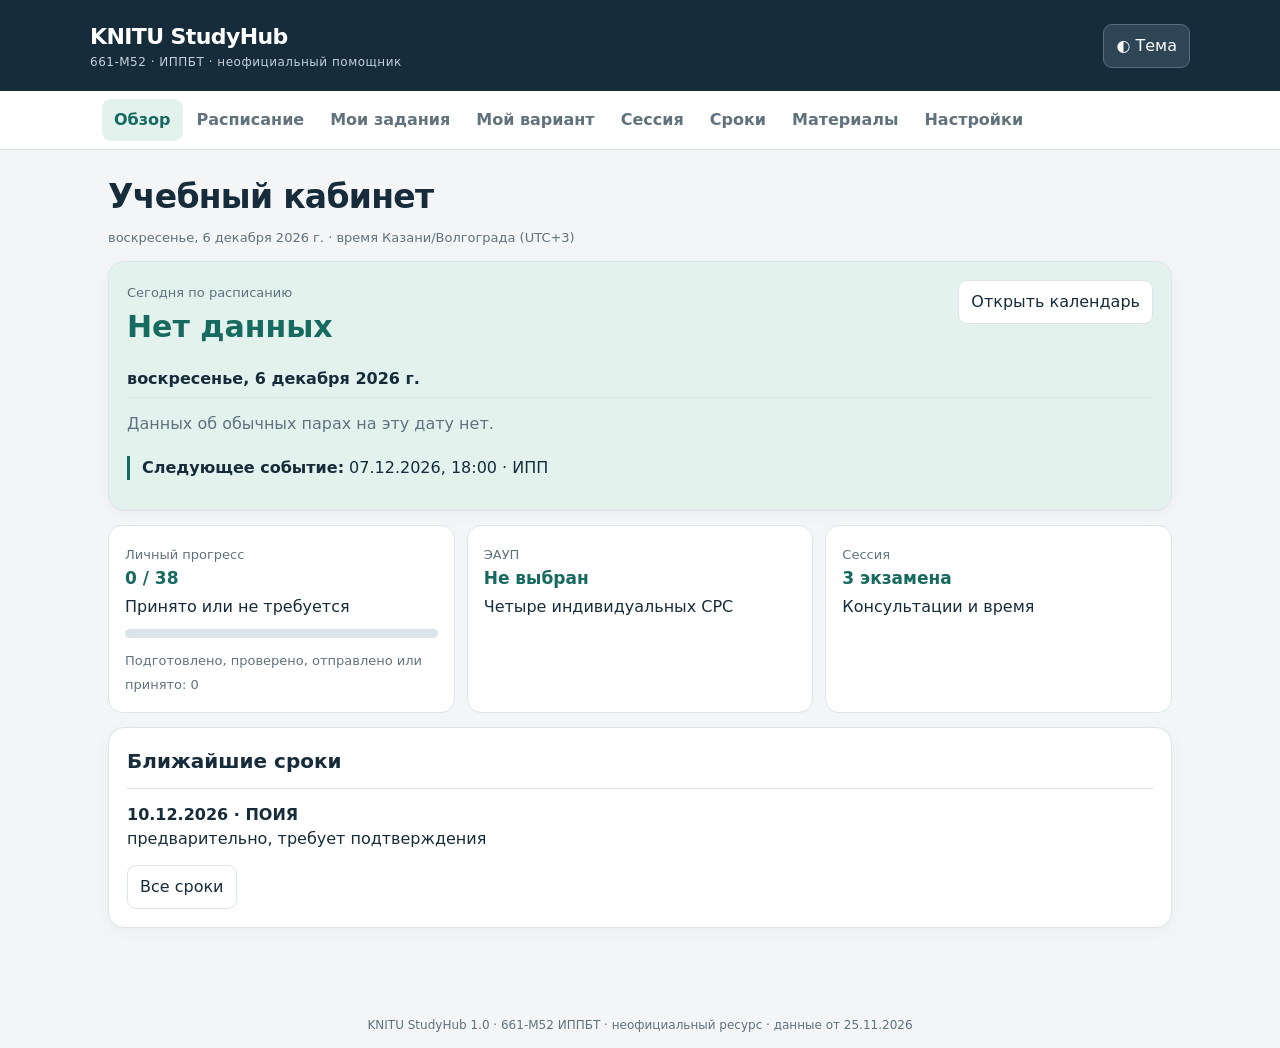
==== index.html @ f5913c84 "Initial release - KNITU StudyHub 1.0" ====
<!doctype html>
<html lang="ru"><head><meta charset="utf-8"><meta name="viewport" content="width=device-width, initial-scale=1"><meta name="theme-color" content="#172c3b"><title>KNITU StudyHub · 661-М52</title><link rel="manifest" href="manifest.webmanifest"><link rel="icon" href="icon-192.png"><style>
:root{color-scheme:light dark;--bg:#f3f5f6;--panel:#fff;--text:#172c3b;--muted:#60727d;--line:#dce4e9;--accent:#176a60;--soft:#e4f2ee;--warn:#8b5800;--shadow:0 4px 16px #192b3b09} @media(prefers-color-scheme:dark){:root{--bg:#111a21;--panel:#1c2933;--text:#eef4f7;--muted:#a6b8c3;--line:#344550;--accent:#76d1be;--soft:#23403c;--warn:#f2c17b;--shadow:none}} html[data-theme=light]{color-scheme:light;--bg:#f3f5f6;--panel:#fff;--text:#172c3b;--muted:#60727d;--line:#dce4e9;--accent:#176a60;--soft:#e4f2ee;--warn:#8b5800}html[data-theme=dark]{color-scheme:dark;--bg:#111a21;--panel:#1c2933;--text:#eef4f7;--muted:#a6b8c3;--line:#344550;--accent:#76d1be;--soft:#23403c;--warn:#f2c17b}
*{box-sizing:border-box}body{margin:0;background:var(--bg);color:var(--text);font-family:system-ui,-apple-system,"Segoe UI",sans-serif;line-height:1.5}header{background:#172c3b;color:#fff;padding:20px 24px}header .wrap{display:flex;justify-content:space-between;align-items:center;gap:12px} .wrap{max-width:1100px;margin:auto} .brand{font-size:22px;font-weight:750;letter-spacing:-.6px}.brand small{display:block;font-size:12px;letter-spacing:.5px;font-weight:500;color:#c2d1d9} header button{background:#2e4556;color:white;border:1px solid #567080} nav{position:sticky;top:0;z-index:2;background:var(--panel);border-bottom:1px solid var(--line)}nav .wrap{display:flex;gap:2px;overflow-x:auto;padding:8px 12px}nav button{white-space:nowrap;border:0;background:transparent;color:var(--muted);font-weight:600}nav button.active{background:var(--soft);color:var(--accent)}main{max-width:1100px;margin:0 auto;padding:22px 18px 60px}h1{font-size:clamp(24px,4vw,33px);letter-spacing:-.7px;margin:0 0 6px}h2{font-size:20px;margin:0 0 12px}h3{font-size:16px;margin:0}p{margin:6px 0 12px}small,.muted{color:var(--muted);font-size:13px}.panel{background:var(--panel);border:1px solid var(--line);border-radius:16px;padding:18px;margin:14px 0;box-shadow:var(--shadow)}.hero{background:var(--soft);border:1px solid var(--line)}.cols{display:grid;grid-template-columns:repeat(auto-fit,minmax(min(260px,100%),1fr));gap:12px}.tile{border:1px solid var(--line);background:var(--panel);border-radius:14px;padding:16px;text-align:left;cursor:pointer}.tile strong{display:block;font-size:17px;margin-bottom:3px}.kpi{font-size:30px;font-weight:750;color:var(--accent)}button,select,input{font:inherit;max-width:100%}button,select,input[type=date],input[type=search]{border:1px solid var(--line);border-radius:9px;background:var(--panel);color:var(--text);padding:9px 12px}button{cursor:pointer}button:hover,.tile:hover{border-color:var(--accent)}button:focus-visible,select:focus-visible,input:focus-visible,a:focus-visible{outline:3px solid var(--accent);outline-offset:3px}button.primary{background:var(--accent);color:var(--panel);font-weight:700;border:0}a{color:var(--accent);overflow-wrap:anywhere} .controls{display:flex;align-items:center;gap:8px;flex-wrap:wrap;margin:12px 0}.row{display:flex;justify-content:space-between;gap:10px;align-items:start}.tag{display:inline-block;background:var(--soft);color:var(--accent);font-size:12px;font-weight:650;padding:3px 8px;border-radius:5px;white-space:normal}.warning{color:var(--warn);font-size:13px}.entry{border-top:1px solid var(--line);padding:14px 0}.entry:last-child{padding-bottom:0}.entry:first-child{border-top:0}.entry .time{font-weight:750;font-variant-numeric:tabular-nums;font-size:17px}.lesson{display:grid;grid-template-columns:135px 1fr;gap:14px}.task{display:grid;grid-template-columns:1fr auto;gap:12px}.task select{max-width:180px;align-self:start}.task details{font-size:13px;color:var(--muted)}.task summary{cursor:pointer}.bar{height:9px;border-radius:9px;background:var(--line);overflow:hidden;margin:10px 0}.bar span{display:block;height:100%;background:var(--accent)}.dayhead{font-weight:750;margin-top:18px;border-bottom:1px solid var(--line);padding:0 0 6px}.empty{padding:14px 0;color:var(--muted)}.footer{padding:14px 18px;text-align:center;font-size:12px;color:var(--muted)}.source{font-size:12px;color:var(--muted)}.notice{border-left:3px solid var(--accent);padding-left:12px}.visually-hidden{position:absolute;width:1px;height:1px;overflow:hidden;clip:rect(0,0,0,0)}@media(max-width:600px){header{padding:16px}main{padding:16px 12px 40px}.panel{padding:14px}.lesson{grid-template-columns:1fr;gap:3px}.task{grid-template-columns:1fr;gap:5px}.task select{max-width:100%;width:100%}.brand{font-size:19px}nav button{padding:8px 10px}.row{flex-wrap:wrap}.controls select{flex:1;min-width:130px}}
</style></head><body><header><div class="wrap"><div class="brand">KNITU StudyHub<small>661-М52 · ИППБТ · неофициальный помощник</small></div><button id="theme" aria-label="Изменить тему">◐ Тема</button></div></header><nav aria-label="Разделы"><div class="wrap" id="nav"></div></nav><main id="main" aria-live="polite"></main><div class="footer" id="foot"></div>
<script id="seed" type="application/json">{"version":"1.0","updated":"2026-11-25","schedule":{"group":"661-М52 ИППБТ","start":"2026-11-23","end":"2027-01-24","created":"2026-11-24T14:27:14.1373311+03:00","coverage":[{"Kind":"week","Date":"2026-11-23","Through":"2026-11-28","Status":"online","Count":8,"Source":"https://www.kstu.ru/www_Ggrid.jsp?d=2026-11-23&g=47638&f=297&idk=55951","Note":"Mon-Sat verified; Sunday not provided by page."},{"Kind":"week","Date":"2026-11-30","Through":"2026-12-05","Status":"online","Count":8,"Source":"https://www.kstu.ru/www_Ggrid.jsp?d=2026-11-30&g=47638&f=297&idk=55951","Note":"Mon-Sat verified; Sunday not provided by page."},{"Kind":"week","Date":"2026-12-07","Through":"2026-12-12","Status":"online","Count":8,"Source":"https://www.kstu.ru/www_Ggrid.jsp?d=2026-12-07&g=47638&f=297&idk=55951","Note":"Mon-Sat verified; Sunday not provided by page."},{"Kind":"week","Date":"2026-12-14","Through":"2026-12-19","Status":"online","Count":6,"Source":"https://www.kstu.ru/www_Ggrid.jsp?d=2026-12-14&g=47638&f=297&idk=55951","Note":"Mon-Sat verified; Sunday not provided by page."},{"Kind":"week","Date":"2026-12-21","Through":"2026-12-26","Status":"online","Count":8,"Source":"https://www.kstu.ru/www_Ggrid.jsp?d=2026-12-21&g=47638&f=297&idk=55951","Note":"Mon-Sat verified; Sunday not provided by page."},{"Kind":"week","Date":"2026-12-28","Through":"2027-01-02","Status":"online","Count":5,"Source":"https://www.kstu.ru/www_Ggrid.jsp?d=2026-12-28&g=47638&f=297&idk=55951","Note":"Mon-Sat verified; Sunday not provided by page."},{"Kind":"week","Date":"2027-01-04","Through":"2027-01-09","Status":"online","Count":0,"Source":"https://www.kstu.ru/www_Ggrid.jsp?d=2027-01-04&g=47638&f=297&idk=55951","Note":"Mon-Sat verified; Sunday not provided by page."},{"Kind":"week","Date":"2027-01-11","Through":"2027-01-16","Status":"online","Count":0,"Source":"https://www.kstu.ru/www_Ggrid.jsp?d=2027-01-11&g=47638&f=297&idk=55951","Note":"Mon-Sat verified; Sunday not provided by page."},{"Kind":"week","Date":"2027-01-18","Through":"2027-01-23","Status":"online","Count":0,"Source":"https://www.kstu.ru/www_Ggrid.jsp?d=2027-01-18&g=47638&f=297&idk=55951","Note":"Mon-Sat verified; Sunday not provided by page."},{"Kind":"exams","Date":"2027-01-11","Through":"2027-01-24","Status":"online","Count":6,"Source":"https://www.kstu.ru/www_GEgrid.jsp?d=2027-01-11&f=297&g=47638&idk=55952","Note":"Exam table parsed."}],"entries":[{"Date":"2026-11-23","Start":"18:00","End":"19:30","Pair":7,"Subject":"Инженерная педагогика и психология","Type":"ПЗ","Teacher":"Шагеева Ф.Т.","Room":"Г-312","Period":"1 сен - 31 дек","Subgroup":"","Details":"Г-312 Инженерная педагогика и психология (ПЗ) 1 сен - 31 дек Шагеева Ф.Т.","Source":"https://www.kstu.ru/www_Ggrid.jsp?d=2026-11-23&g=47638&f=297&idk=55951","Category":"lesson"},{"Date":"2026-11-23","Start":"19:40","End":"21:10","Pair":8,"Subject":"Инженерная педагогика и психология","Type":"ПЗ","Teacher":"Шагеева Ф.Т.","Room":"Г-312","Period":"1 сен - 31 дек","Subgroup":"","Details":"Г-312 Инженерная педагогика и психология (ПЗ) 1 сен - 31 дек Шагеева Ф.Т.","Source":"https://www.kstu.ru/www_Ggrid.jsp?d=2026-11-23&g=47638&f=297&idk=55951","Category":"lesson"},{"Date":"2026-11-24","Start":"19:40","End":"21:10","Pair":8,"Subject":"Производства, основанные на применении дрожжей, бактерий и микромицетов","Type":"ЛР","Teacher":"Лаврова К.З.","Room":"В-203","Period":"1 сен - 31 дек","Subgroup":"","Details":"В-203 Производства, основанные на применении дрожжей, бактерий и микромицетов (ЛР) 1 сен - 31 дек Лаврова К.З.","Source":"https://www.kstu.ru/www_Ggrid.jsp?d=2026-11-23&g=47638&f=297&idk=55951","Category":"lesson"},{"Date":"2026-11-25","Start":"16:20","End":"17:50","Pair":6,"Subject":"Технология и химия бродильных производств","Type":"ЛР","Teacher":"Докучаева И.С.","Room":"В-203","Period":"1 сен - 31 дек","Subgroup":"","Details":"В-203 Технология и химия бродильных производств (ЛР) 1 сен - 31 дек Докучаева И.С.","Source":"https://www.kstu.ru/www_Ggrid.jsp?d=2026-11-23&g=47638&f=297&idk=55951","Category":"lesson"},{"Date":"2026-11-25","Start":"18:00","End":"19:30","Pair":7,"Subject":"Технология и химия бродильных производств","Type":"ЛР","Teacher":"Докучаева И.С.","Room":"В-203","Period":"1 сен - 31 дек","Subgroup":"","Details":"В-203 Технология и химия бродильных производств (ЛР) 1 сен - 31 дек Докучаева И.С.","Source":"https://www.kstu.ru/www_Ggrid.jsp?d=2026-11-23&g=47638&f=297&idk=55951","Category":"lesson"},{"Date":"2026-11-25","Start":"19:40","End":"21:10","Pair":8,"Subject":"Технология и химия бродильных производств","Type":"ЛР","Teacher":"Докучаева И.С.","Room":"В-203","Period":"1 сен - 31 дек","Subgroup":"","Details":"В-203 Технология и химия бродильных производств (ЛР) 1 сен - 31 дек Докучаева И.С.","Source":"https://www.kstu.ru/www_Ggrid.jsp?d=2026-11-23&g=47638&f=297&idk=55951","Category":"lesson"},{"Date":"2026-11-26","Start":"16:20","End":"17:50","Pair":6,"Subject":"Профессионально-ориентированный иностранный язык","Type":"ПЗ","Teacher":"Волкова Е.В.","Room":"Г-517","Period":"1 сен - 31 дек","Subgroup":"*0.5 гр","Details":"Г-517 Профессионально-ориентированный иностранный язык (ПЗ) 1 сен - 31 дек Волкова Е.В. *0.5 гр","Source":"https://www.kstu.ru/www_Ggrid.jsp?d=2026-11-23&g=47638&f=297&idk=55951","Category":"lesson"},{"Date":"2026-11-26","Start":"18:00","End":"19:30","Pair":7,"Subject":"Профессионально-ориентированный иностранный язык","Type":"ПЗ","Teacher":"Волкова Е.В.","Room":"Г-517","Period":"1 сен - 31 дек","Subgroup":"*0.5 гр","Details":"Г-517 Профессионально-ориентированный иностранный язык (ПЗ) 1 сен - 31 дек Волкова Е.В. *0.5 гр","Source":"https://www.kstu.ru/www_Ggrid.jsp?d=2026-11-23&g=47638&f=297&idk=55951","Category":"lesson"},{"Date":"2026-11-30","Start":"16:20","End":"17:50","Pair":6,"Subject":"Производства, основанные на применении дрожжей, бактерий и микромицетов","Type":"ЛЕКЦ","Teacher":"Докучаева И.С.","Room":"В-207","Period":"1 сен - 31 дек","Subgroup":"","Details":"В-207 Производства, основанные на применении дрожжей, бактерий и микромицетов (ЛЕКЦ) 1 сен - 31 дек Докучаева И.С.","Source":"https://www.kstu.ru/www_Ggrid.jsp?d=2026-11-30&g=47638&f=297&idk=55951","Category":"lesson"},{"Date":"2026-11-30","Start":"18:00","End":"19:30","Pair":7,"Subject":"Технология и химия бродильных производств","Type":"ЛЕКЦ","Teacher":"Докучаева И.С.","Room":"В-207","Period":"1 сен - 31 дек","Subgroup":"","Details":"В-207 Технология и химия бродильных производств (ЛЕКЦ) 1 сен - 31 дек Докучаева И.С.","Source":"https://www.kstu.ru/www_Ggrid.jsp?d=2026-11-30&g=47638&f=297&idk=55951","Category":"lesson"},{"Date":"2026-12-01","Start":"19:40","End":"21:10","Pair":8,"Subject":"Производства, основанные на применении дрожжей, бактерий и микромицетов","Type":"ЛР","Teacher":"Лаврова К.З.","Room":"В-203","Period":"1 сен - 31 дек","Subgroup":"","Details":"В-203 Производства, основанные на применении дрожжей, бактерий и микромицетов (ЛР) 1 сен - 31 дек Лаврова К.З.","Source":"https://www.kstu.ru/www_Ggrid.jsp?d=2026-11-30&g=47638&f=297&idk=55951","Category":"lesson"},{"Date":"2026-12-03","Start":"16:20","End":"17:50","Pair":6,"Subject":"Профессионально-ориентированный иностранный язык","Type":"ПЗ","Teacher":"Волкова Е.В.","Room":"Г-517","Period":"1 сен - 31 дек","Subgroup":"*0.5 гр","Details":"Г-517 Профессионально-ориентированный иностранный язык (ПЗ) 1 сен - 31 дек Волкова Е.В. *0.5 гр","Source":"https://www.kstu.ru/www_Ggrid.jsp?d=2026-11-30&g=47638&f=297&idk=55951","Category":"lesson"},{"Date":"2026-12-03","Start":"18:00","End":"19:30","Pair":7,"Subject":"Профессионально-ориентированный иностранный язык","Type":"ПЗ","Teacher":"Волкова Е.В.","Room":"Г-517","Period":"1 сен - 31 дек","Subgroup":"*0.5 гр","Details":"Г-517 Профессионально-ориентированный иностранный язык (ПЗ) 1 сен - 31 дек Волкова Е.В. *0.5 гр","Source":"https://www.kstu.ru/www_Ggrid.jsp?d=2026-11-30&g=47638&f=297&idk=55951","Category":"lesson"},{"Date":"2026-12-04","Start":"16:20","End":"17:50","Pair":6,"Subject":"Технологии комплексной переработки растительного сырья","Type":"ЛЕКЦ","Teacher":"Ямашев Т.А.","Room":"К-404","Period":"1 сен - 31 дек","Subgroup":"","Details":"К-404 Технологии комплексной переработки растительного сырья (ЛЕКЦ) 1 сен - 31 дек Ямашев Т.А.","Source":"https://www.kstu.ru/www_Ggrid.jsp?d=2026-11-30&g=47638&f=297&idk=55951","Category":"lesson"},{"Date":"2026-12-05","Start":"13:00","End":"14:30","Pair":4,"Subject":"Экономический анализ и управление производством","Type":"ПЗ","Teacher":"Райская М.В.","Room":"В-318","Period":"1 сен - 6 дек","Subgroup":"","Details":"В-318 Экономический анализ и управление производством (ПЗ) 1 сен - 6 дек Райская М.В.","Source":"https://www.kstu.ru/www_Ggrid.jsp?d=2026-11-30&g=47638&f=297&idk=55951","Category":"lesson"},{"Date":"2026-12-05","Start":"14:40","End":"16:10","Pair":5,"Subject":"Экономический анализ и управление производством","Type":"ПЗ","Teacher":"Райская М.В.","Room":"В-318","Period":"1 сен - 6 дек","Subgroup":"","Details":"В-318 Экономический анализ и управление производством (ПЗ) 1 сен - 6 дек Райская М.В.","Source":"https://www.kstu.ru/www_Ggrid.jsp?d=2026-11-30&g=47638&f=297&idk=55951","Category":"lesson"},{"Date":"2026-12-07","Start":"18:00","End":"19:30","Pair":7,"Subject":"Инженерная педагогика и психология","Type":"ПЗ","Teacher":"Шагеева Ф.Т.","Room":"Г-312","Period":"1 сен - 31 дек","Subgroup":"","Details":"Г-312 Инженерная педагогика и психология (ПЗ) 1 сен - 31 дек Шагеева Ф.Т.","Source":"https://www.kstu.ru/www_Ggrid.jsp?d=2026-12-07&g=47638&f=297&idk=55951","Category":"lesson"},{"Date":"2026-12-07","Start":"19:40","End":"21:10","Pair":8,"Subject":"Инженерная педагогика и психология","Type":"ПЗ","Teacher":"Шагеева Ф.Т.","Room":"Г-312","Period":"1 сен - 31 дек","Subgroup":"","Details":"Г-312 Инженерная педагогика и психология (ПЗ) 1 сен - 31 дек Шагеева Ф.Т.","Source":"https://www.kstu.ru/www_Ggrid.jsp?d=2026-12-07&g=47638&f=297&idk=55951","Category":"lesson"},{"Date":"2026-12-08","Start":"19:40","End":"21:10","Pair":8,"Subject":"Производства, основанные на применении дрожжей, бактерий и микромицетов","Type":"ЛР","Teacher":"Лаврова К.З.","Room":"В-203","Period":"1 сен - 31 дек","Subgroup":"","Details":"В-203 Производства, основанные на применении дрожжей, бактерий и микромицетов (ЛР) 1 сен - 31 дек Лаврова К.З.","Source":"https://www.kstu.ru/www_Ggrid.jsp?d=2026-12-07&g=47638&f=297&idk=55951","Category":"lesson"},{"Date":"2026-12-09","Start":"16:20","End":"17:50","Pair":6,"Subject":"Технология и химия бродильных производств","Type":"ЛР","Teacher":"Докучаева И.С.","Room":"В-203","Period":"1 сен - 31 дек","Subgroup":"","Details":"В-203 Технология и химия бродильных производств (ЛР) 1 сен - 31 дек Докучаева И.С.","Source":"https://www.kstu.ru/www_Ggrid.jsp?d=2026-12-07&g=47638&f=297&idk=55951","Category":"lesson"},{"Date":"2026-12-09","Start":"18:00","End":"19:30","Pair":7,"Subject":"Технология и химия бродильных производств","Type":"ЛР","Teacher":"Докучаева И.С.","Room":"В-203","Period":"1 сен - 31 дек","Subgroup":"","Details":"В-203 Технология и химия бродильных производств (ЛР) 1 сен - 31 дек Докучаева И.С.","Source":"https://www.kstu.ru/www_Ggrid.jsp?d=2026-12-07&g=47638&f=297&idk=55951","Category":"lesson"},{"Date":"2026-12-09","Start":"19:40","End":"21:10","Pair":8,"Subject":"Технология и химия бродильных производств","Type":"ЛР","Teacher":"Докучаева И.С.","Room":"В-203","Period":"1 сен - 31 дек","Subgroup":"","Details":"В-203 Технология и химия бродильных производств (ЛР) 1 сен - 31 дек Докучаева И.С.","Source":"https://www.kstu.ru/www_Ggrid.jsp?d=2026-12-07&g=47638&f=297&idk=55951","Category":"lesson"},{"Date":"2026-12-10","Start":"16:20","End":"17:50","Pair":6,"Subject":"Профессионально-ориентированный иностранный язык","Type":"ПЗ","Teacher":"Волкова Е.В.","Room":"Г-517","Period":"1 сен - 31 дек","Subgroup":"*0.5 гр","Details":"Г-517 Профессионально-ориентированный иностранный язык (ПЗ) 1 сен - 31 дек Волкова Е.В. *0.5 гр","Source":"https://www.kstu.ru/www_Ggrid.jsp?d=2026-12-07&g=47638&f=297&idk=55951","Category":"lesson"},{"Date":"2026-12-10","Start":"18:00","End":"19:30","Pair":7,"Subject":"Профессионально-ориентированный иностранный язык","Type":"ПЗ","Teacher":"Волкова Е.В.","Room":"Г-517","Period":"1 сен - 31 дек","Subgroup":"*0.5 гр","Details":"Г-517 Профессионально-ориентированный иностранный язык (ПЗ) 1 сен - 31 дек Волкова Е.В. *0.5 гр","Source":"https://www.kstu.ru/www_Ggrid.jsp?d=2026-12-07&g=47638&f=297&idk=55951","Category":"lesson"},{"Date":"2026-12-14","Start":"16:20","End":"17:50","Pair":6,"Subject":"Производства, основанные на применении дрожжей, бактерий и микромицетов","Type":"ЛЕКЦ","Teacher":"Докучаева И.С.","Room":"В-207","Period":"1 сен - 31 дек","Subgroup":"","Details":"В-207 Производства, основанные на применении дрожжей, бактерий и микромицетов (ЛЕКЦ) 1 сен - 31 дек Докучаева И.С.","Source":"https://www.kstu.ru/www_Ggrid.jsp?d=2026-12-14&g=47638&f=297&idk=55951","Category":"lesson"},{"Date":"2026-12-14","Start":"18:00","End":"19:30","Pair":7,"Subject":"Технология и химия бродильных производств","Type":"ЛЕКЦ","Teacher":"Докучаева И.С.","Room":"В-207","Period":"1 сен - 31 дек","Subgroup":"","Details":"В-207 Технология и химия бродильных производств (ЛЕКЦ) 1 сен - 31 дек Докучаева И.С.","Source":"https://www.kstu.ru/www_Ggrid.jsp?d=2026-12-14&g=47638&f=297&idk=55951","Category":"lesson"},{"Date":"2026-12-15","Start":"19:40","End":"21:10","Pair":8,"Subject":"Производства, основанные на применении дрожжей, бактерий и микромицетов","Type":"ЛР","Teacher":"Лаврова К.З.","Room":"В-203","Period":"1 сен - 31 дек","Subgroup":"","Details":"В-203 Производства, основанные на применении дрожжей, бактерий и микромицетов (ЛР) 1 сен - 31 дек Лаврова К.З.","Source":"https://www.kstu.ru/www_Ggrid.jsp?d=2026-12-14&g=47638&f=297&idk=55951","Category":"lesson"},{"Date":"2026-12-17","Start":"16:20","End":"17:50","Pair":6,"Subject":"Профессионально-ориентированный иностранный язык","Type":"ПЗ","Teacher":"Волкова Е.В.","Room":"Г-517","Period":"1 сен - 31 дек","Subgroup":"*0.5 гр","Details":"Г-517 Профессионально-ориентированный иностранный язык (ПЗ) 1 сен - 31 дек Волкова Е.В. *0.5 гр","Source":"https://www.kstu.ru/www_Ggrid.jsp?d=2026-12-14&g=47638&f=297&idk=55951","Category":"lesson"},{"Date":"2026-12-17","Start":"18:00","End":"19:30","Pair":7,"Subject":"Профессионально-ориентированный иностранный язык","Type":"ПЗ","Teacher":"Волкова Е.В.","Room":"Г-517","Period":"1 сен - 31 дек","Subgroup":"*0.5 гр","Details":"Г-517 Профессионально-ориентированный иностранный язык (ПЗ) 1 сен - 31 дек Волкова Е.В. *0.5 гр","Source":"https://www.kstu.ru/www_Ggrid.jsp?d=2026-12-14&g=47638&f=297&idk=55951","Category":"lesson"},{"Date":"2026-12-18","Start":"16:20","End":"17:50","Pair":6,"Subject":"Технологии комплексной переработки растительного сырья","Type":"ЛЕКЦ","Teacher":"Ямашев Т.А.","Room":"К-404","Period":"1 сен - 31 дек","Subgroup":"","Details":"К-404 Технологии комплексной переработки растительного сырья (ЛЕКЦ) 1 сен - 31 дек Ямашев Т.А.","Source":"https://www.kstu.ru/www_Ggrid.jsp?d=2026-12-14&g=47638&f=297&idk=55951","Category":"lesson"},{"Date":"2026-12-21","Start":"18:00","End":"19:30","Pair":7,"Subject":"Инженерная педагогика и психология","Type":"ПЗ","Teacher":"Шагеева Ф.Т.","Room":"Г-312","Period":"1 сен - 31 дек","Subgroup":"","Details":"Г-312 Инженерная педагогика и психология (ПЗ) 1 сен - 31 дек Шагеева Ф.Т.","Source":"https://www.kstu.ru/www_Ggrid.jsp?d=2026-12-21&g=47638&f=297&idk=55951","Category":"lesson"},{"Date":"2026-12-21","Start":"19:40","End":"21:10","Pair":8,"Subject":"Инженерная педагогика и психология","Type":"ПЗ","Teacher":"Шагеева Ф.Т.","Room":"Г-312","Period":"1 сен - 31 дек","Subgroup":"","Details":"Г-312 Инженерная педагогика и психология (ПЗ) 1 сен - 31 дек Шагеева Ф.Т.","Source":"https://www.kstu.ru/www_Ggrid.jsp?d=2026-12-21&g=47638&f=297&idk=55951","Category":"lesson"},{"Date":"2026-12-22","Start":"19:40","End":"21:10","Pair":8,"Subject":"Производства, основанные на применении дрожжей, бактерий и микромицетов","Type":"ЛР","Teacher":"Лаврова К.З.","Room":"В-203","Period":"1 сен - 31 дек","Subgroup":"","Details":"В-203 Производства, основанные на применении дрожжей, бактерий и микромицетов (ЛР) 1 сен - 31 дек Лаврова К.З.","Source":"https://www.kstu.ru/www_Ggrid.jsp?d=2026-12-21&g=47638&f=297&idk=55951","Category":"lesson"},{"Date":"2026-12-23","Start":"16:20","End":"17:50","Pair":6,"Subject":"Технология и химия бродильных производств","Type":"ЛР","Teacher":"Докучаева И.С.","Room":"В-203","Period":"1 сен - 31 дек","Subgroup":"","Details":"В-203 Технология и химия бродильных производств (ЛР) 1 сен - 31 дек Докучаева И.С.","Source":"https://www.kstu.ru/www_Ggrid.jsp?d=2026-12-21&g=47638&f=297&idk=55951","Category":"lesson"},{"Date":"2026-12-23","Start":"18:00","End":"19:30","Pair":7,"Subject":"Технология и химия бродильных производств","Type":"ЛР","Teacher":"Докучаева И.С.","Room":"В-203","Period":"1 сен - 31 дек","Subgroup":"","Details":"В-203 Технология и химия бродильных производств (ЛР) 1 сен - 31 дек Докучаева И.С.","Source":"https://www.kstu.ru/www_Ggrid.jsp?d=2026-12-21&g=47638&f=297&idk=55951","Category":"lesson"},{"Date":"2026-12-23","Start":"19:40","End":"21:10","Pair":8,"Subject":"Технология и химия бродильных производств","Type":"ЛР","Teacher":"Докучаева И.С.","Room":"В-203","Period":"1 сен - 31 дек","Subgroup":"","Details":"В-203 Технология и химия бродильных производств (ЛР) 1 сен - 31 дек Докучаева И.С.","Source":"https://www.kstu.ru/www_Ggrid.jsp?d=2026-12-21&g=47638&f=297&idk=55951","Category":"lesson"},{"Date":"2026-12-24","Start":"16:20","End":"17:50","Pair":6,"Subject":"Профессионально-ориентированный иностранный язык","Type":"ПЗ","Teacher":"Волкова Е.В.","Room":"Г-517","Period":"1 сен - 31 дек","Subgroup":"*0.5 гр","Details":"Г-517 Профессионально-ориентированный иностранный язык (ПЗ) 1 сен - 31 дек Волкова Е.В. *0.5 гр","Source":"https://www.kstu.ru/www_Ggrid.jsp?d=2026-12-21&g=47638&f=297&idk=55951","Category":"lesson"},{"Date":"2026-12-24","Start":"18:00","End":"19:30","Pair":7,"Subject":"Профессионально-ориентированный иностранный язык","Type":"ПЗ","Teacher":"Волкова Е.В.","Room":"Г-517","Period":"1 сен - 31 дек","Subgroup":"*0.5 гр","Details":"Г-517 Профессионально-ориентированный иностранный язык (ПЗ) 1 сен - 31 дек Волкова Е.В. *0.5 гр","Source":"https://www.kstu.ru/www_Ggrid.jsp?d=2026-12-21&g=47638&f=297&idk=55951","Category":"lesson"},{"Date":"2026-12-28","Start":"16:20","End":"17:50","Pair":6,"Subject":"Производства, основанные на применении дрожжей, бактерий и микромицетов","Type":"ЛЕКЦ","Teacher":"Докучаева И.С.","Room":"В-207","Period":"1 сен - 31 дек","Subgroup":"","Details":"В-207 Производства, основанные на применении дрожжей, бактерий и микромицетов (ЛЕКЦ) 1 сен - 31 дек Докучаева И.С.","Source":"https://www.kstu.ru/www_Ggrid.jsp?d=2026-12-28&g=47638&f=297&idk=55951","Category":"lesson"},{"Date":"2026-12-28","Start":"18:00","End":"19:30","Pair":7,"Subject":"Технология и химия бродильных производств","Type":"ЛЕКЦ","Teacher":"Докучаева И.С.","Room":"В-207","Period":"1 сен - 31 дек","Subgroup":"","Details":"В-207 Технология и химия бродильных производств (ЛЕКЦ) 1 сен - 31 дек Докучаева И.С.","Source":"https://www.kstu.ru/www_Ggrid.jsp?d=2026-12-28&g=47638&f=297&idk=55951","Category":"lesson"},{"Date":"2026-12-29","Start":"19:40","End":"21:10","Pair":8,"Subject":"Производства, основанные на применении дрожжей, бактерий и микромицетов","Type":"ЛР","Teacher":"Лаврова К.З.","Room":"В-203","Period":"1 сен - 31 дек","Subgroup":"","Details":"В-203 Производства, основанные на применении дрожжей, бактерий и микромицетов (ЛР) 1 сен - 31 дек Лаврова К.З.","Source":"https://www.kstu.ru/www_Ggrid.jsp?d=2026-12-28&g=47638&f=297&idk=55951","Category":"lesson"},{"Date":"2026-12-31","Start":"16:20","End":"17:50","Pair":6,"Subject":"Профессионально-ориентированный иностранный язык","Type":"ПЗ","Teacher":"Волкова Е.В.","Room":"Г-517","Period":"1 сен - 31 дек","Subgroup":"*0.5 гр","Details":"Г-517 Профессионально-ориентированный иностранный язык (ПЗ) 1 сен - 31 дек Волкова Е.В. *0.5 гр","Source":"https://www.kstu.ru/www_Ggrid.jsp?d=2026-12-28&g=47638&f=297&idk=55951","Category":"lesson"},{"Date":"2026-12-31","Start":"18:00","End":"19:30","Pair":7,"Subject":"Профессионально-ориентированный иностранный язык","Type":"ПЗ","Teacher":"Волкова Е.В.","Room":"Г-517","Period":"1 сен - 31 дек","Subgroup":"*0.5 гр","Details":"Г-517 Профессионально-ориентированный иностранный язык (ПЗ) 1 сен - 31 дек Волкова Е.В. *0.5 гр","Source":"https://www.kstu.ru/www_Ggrid.jsp?d=2026-12-28&g=47638&f=297&idk=55951","Category":"lesson"},{"Date":"2027-01-11","Start":"18:00","End":"19:00","Pair":"","Subject":"Методы идентификации продуктов питания и выявление фальсификации пищевых продуктов","Type":"Консультация","Teacher":"Старовойтова Оксана Валерьевна","Room":"К-423 (КСП Здание учебно-научного производственного комбината студенческого питания литер А)","Period":"","Subgroup":"","Details":"11.01.2027 ПОНЕДЕЛЬНИК | 18:00-19:00 | Методы идентификации продуктов питания и выявление фальсификации пищевых продуктов | Консультация | Старовойтова Оксана Валерьевна | К-423 (КСП Здание учебно-научного производственного комбината студенческого питания литер А)","Source":"https://www.kstu.ru/www_GEgrid.jsp?d=2027-01-11&f=297&g=47638&idk=55952","Category":"exam"},{"Date":"2027-01-12","Start":"17:00","End":"19:00","Pair":"","Subject":"Методы идентификации продуктов питания и выявление фальсификации пищевых продуктов","Type":"Экзамен","Teacher":"Старовойтова Оксана Валерьевна","Room":"К-423 (КСП Здание учебно-научного производственного комбината студенческого питания литер А)","Period":"","Subgroup":"","Details":"12.01.2027 ВТОРНИК | 17:00-19:00 | Методы идентификации продуктов питания и выявление фальсификации пищевых продуктов | Экзамен | Старовойтова Оксана Валерьевна | К-423 (КСП Здание учебно-научного производственного комбината студенческого питания литер А)","Source":"https://www.kstu.ru/www_GEgrid.jsp?d=2027-01-11&f=297&g=47638&idk=55952","Category":"exam"},{"Date":"2027-01-14","Start":"18:00","End":"19:00","Pair":"","Subject":"Технологии комплексной переработки растительного сырья","Type":"Консультация","Teacher":"Ямашев Тимур Анварович","Room":"К-423 (КСП Здание учебно-научного производственного комбината студенческого питания литер А)","Period":"","Subgroup":"","Details":"14.01.2027 ЧЕТВЕРГ | 18:00-19:00 | Технологии комплексной переработки растительного сырья | Консультация | Ямашев Тимур Анварович | К-423 (КСП Здание учебно-научного производственного комбината студенческого питания литер А)","Source":"https://www.kstu.ru/www_GEgrid.jsp?d=2027-01-11&f=297&g=47638&idk=55952","Category":"exam"},{"Date":"2027-01-15","Start":"17:00","End":"19:00","Pair":"","Subject":"Технологии комплексной переработки растительного сырья","Type":"Экзамен","Teacher":"Ямашев Тимур Анварович","Room":"К-423 (КСП Здание учебно-научного производственного комбината студенческого питания литер А)","Period":"","Subgroup":"","Details":"15.01.2027 ПЯТНИЦА | 17:00-19:00 | Технологии комплексной переработки растительного сырья | Экзамен | Ямашев Тимур Анварович | К-423 (КСП Здание учебно-научного производственного комбината студенческого питания литер А)","Source":"https://www.kstu.ru/www_GEgrid.jsp?d=2027-01-11&f=297&g=47638&idk=55952","Category":"exam"},{"Date":"2027-01-18","Start":"18:00","End":"19:00","Pair":"","Subject":"Технология и химия бродильных производств","Type":"Консультация","Teacher":"Докучаева Ирина Сергеевна","Room":"К-423 (КСП Здание учебно-научного производственного комбината студенческого питания литер А)","Period":"","Subgroup":"","Details":"18.01.2027 ПОНЕДЕЛЬНИК | 18:00-19:00 | Технология и химия бродильных производств | Консультация | Докучаева Ирина Сергеевна | К-423 (КСП Здание учебно-научного производственного комбината студенческого питания литер А)","Source":"https://www.kstu.ru/www_GEgrid.jsp?d=2027-01-11&f=297&g=47638&idk=55952","Category":"exam"},{"Date":"2027-01-19","Start":"17:00","End":"19:00","Pair":"","Subject":"Технология и химия бродильных производств","Type":"Экзамен","Teacher":"Докучаева Ирина Сергеевна","Room":"К-423 (КСП Здание учебно-научного производственного комбината студенческого питания литер А)","Period":"","Subgroup":"","Details":"19.01.2027 ВТОРНИК | 17:00-19:00 | Технология и химия бродильных производств | Экзамен | Докучаева Ирина Сергеевна | К-423 (КСП Здание учебно-научного производственного комбината студенческого питания литер А)","Source":"https://www.kstu.ru/www_GEgrid.jsp?d=2027-01-11&f=297&g=47638&idk=55952","Category":"exam"}]},"subjects":{"ИПП":"Инженерная педагогика и психология","ПОПДБМ":"Производства, основанные на применении дрожжей, бактерий и микромицетов","ТХБП":"Технология и химия бродильных производств","ПОИЯ":"Профессионально-ориентированный иностранный язык","ЭАУП":"Экономический анализ и управление производством","ТКПРС":"Технологии комплексной переработки растительного сырья","МИПП":"Методы идентификации продуктов питания и выявление фальсификации пищевых продуктов"},"tasks":[{"id":"P01","subject":"ПОПДБМ","title":"Спиртовое брожение","description":"Мини-конспект в тетради.","deadline":"2026-12-01","deadlineNote":"2026-12-01 (До даты, по MAX)","source":"MAX 21.10 17:15; 20.11 06:47; VK 20.11 ID 112"},{"id":"P02","subject":"ПОПДБМ","title":"Молочнокислое брожение","description":"Мини-конспект в тетради.","deadline":"2026-12-01","deadlineNote":"2026-12-01 (До даты, по MAX)","source":"MAX 21.10 17:15; 20.11 06:47; VK 20.11 ID 112"},{"id":"P03","subject":"ПОПДБМ","title":"Пропионовокислое брожение","description":"Мини-конспект в тетради.","deadline":"2026-12-01","deadlineNote":"2026-12-01 (До даты, по MAX)","source":"MAX 21.10 17:15; 20.11 06:47; VK 20.11 ID 112"},{"id":"P04","subject":"ПОПДБМ","title":"Муравьинокислое брожение","description":"Мини-конспект в тетради.","deadline":"2026-12-01","deadlineNote":"2026-12-01 (До даты, по MAX)","source":"MAX 21.10 17:15; 20.11 06:47; VK 20.11 ID 112"},{"id":"P05","subject":"ПОПДБМ","title":"Маслянокислое брожение","description":"Мини-конспект в тетради.","deadline":"2026-12-01","deadlineNote":"2026-12-01 (До даты, по MAX)","source":"MAX 21.10 17:15; 20.11 06:47; VK 20.11 ID 112"},{"id":"P06","subject":"ПОПДБМ","title":"Ацетонобутиловое брожение","description":"Мини-конспект в тетради.","deadline":"2026-12-01","deadlineNote":"2026-12-01 (До даты, по MAX)","source":"MAX 21.10 17:15; 20.11 06:47; VK 20.11 ID 112"},{"id":"P07","subject":"ПОПДБМ","title":"Гомоацетатное брожение","description":"Мини-конспект в тетради.","deadline":"2026-12-01","deadlineNote":"2026-12-01 (До даты, по MAX)","source":"MAX 21.10 17:15; 20.11 06:47; VK 20.11 ID 112"},{"id":"P08","subject":"ПОПДБМ","title":"Две презентации по типам брожения","description":"Две презентации по двум выбранным видам брожения.","deadline":"2026-12-01","deadlineNote":"2026-12-01 (До даты, по MAX)","source":"MAX 21.10 17:15; 20.11 06:47; VK ID 112"},{"id":"P09","subject":"ПОПДБМ","title":"Презентация по домашнему эксперименту","description":"Самостоятельно провести брожение дома (например, квас, йогурт), подготовить презентацию с реальными фотографиями.","deadline":"2026-12-01","deadlineNote":"2026-12-01 (До даты, по MAX)","source":"MAX 20.11 06:47; VK ID 112"},{"id":"I01","subject":"ИПП","title":"Задание №1 - поисковый метод","description":"Пример применения поискового метода; 0,5-1 страница. Применимость домашних заданий зависит от посещения практики.","deadline":"","deadlineNote":"не указан (Не установлен)","source":"files/задание_1_методы активного обучения.docx"},{"id":"I02","subject":"ИПП","title":"Задание №2 - личный план развития","description":"Четыре сферы жизни, одна из двух форм; преподавателю показать план. Применимость домашних заданий зависит от посещения практики.","deadline":"","deadlineNote":"не указан (Не установлен)","source":"files/Задания_2_личностный план развития.docx"},{"id":"I03","subject":"ИПП","title":"Диагностика качеств личности","description":"Протокол, обработка, профиль и анализ (часть задания №2). Применимость домашних заданий зависит от посещения практики.","deadline":"","deadlineNote":"не указан (Не установлен)","source":"files/Задания_2_личностный план развития.docx"},{"id":"I04","subject":"ИПП","title":"Задание №3 - программа повышения квалификации","description":"По шаблону; исходно группа 2-3 человека. Применимость домашних заданий зависит от посещения практики.","deadline":"","deadlineNote":"не указан (Не установлен)","source":"MAX 27.10 10:15-10:16; шаблон ПК"},{"id":"I05","subject":"ИПП","title":"Собственное занятие","description":"Любая тема, интерактив (опрос, викторина, самопроверка).","deadline":"","deadlineNote":"не указан (Не установлен)","source":"MAX 14.09 18:08; VK ID 45"},{"id":"I06","subject":"ИПП","title":"Задания №4 и №5","description":"Всего пять заданий. Формулировки №4-5 не установлены; уточнить при необходимости. По MAX задания соответствующей посещённой практики дома выполнять не нужно.","deadline":"","deadlineNote":"не указан (Не установлен)","source":"MAX 14.09 18:08; VK ID 45"},{"id":"E01","subject":"ЭАУП","title":"СРС №1","description":"3-5 страниц, методика анализа с формулами. Отдельный PDF; выбрать вариант по последней цифре зачётки/студенческого (0 → 10). Четыре PDF отправить вместе, без ZIP. В письме ФИО, группа, вариант.","deadline":"2026-12-01","deadlineNote":"До 01.12.2026 для должников, по фото письма 15.09; уточнить при изменениях.","source":"Фото MAX 15.09 11:19; СРС-ЭАУП-маг-техн-2026.pdf"},{"id":"E02","subject":"ЭАУП","title":"СРС №2","description":"2-3 страницы, раскрыть содержание вопроса. Отдельный PDF; выбрать вариант по последней цифре зачётки/студенческого (0 → 10). Четыре PDF отправить вместе, без ZIP. В письме ФИО, группа, вариант.","deadline":"2026-12-01","deadlineNote":"До 01.12.2026 для должников, по фото письма 15.09; уточнить при изменениях.","source":"Фото MAX 15.09 11:19; СРС-ЭАУП-маг-техн-2026.pdf"},{"id":"E03","subject":"ЭАУП","title":"СРС №3","description":"Реферат 10-15 страниц, ссылки на литературу. Отдельный PDF; выбрать вариант по последней цифре зачётки/студенческого (0 → 10). Четыре PDF отправить вместе, без ZIP. В письме ФИО, группа, вариант.","deadline":"2026-12-01","deadlineNote":"До 01.12.2026 для должников, по фото письма 15.09; уточнить при изменениях.","source":"Фото MAX 15.09 11:19; СРС-ЭАУП-маг-техн-2026.pdf"},{"id":"E04","subject":"ЭАУП","title":"СРС №4","description":"Реферат 10-15 страниц, ссылки на литературу. Отдельный PDF; выбрать вариант по последней цифре зачётки/студенческого (0 → 10). Четыре PDF отправить вместе, без ZIP. В письме ФИО, группа, вариант.","deadline":"2026-12-01","deadlineNote":"До 01.12.2026 для должников, по фото письма 15.09; уточнить при изменениях.","source":"Фото MAX 15.09 11:19; СРС-ЭАУП-маг-техн-2026.pdf"},{"id":"E05","subject":"ЭАУП","title":"Эссе о значении дисциплины для магистранта","description":"Для чего магистранту по направлению 19.04.02 нужна дисциплина «Экономический анализ и управление производством»? Устное чтение на 3 минуты; от руки или печатно. Формулировка восстановлена по фото.","deadline":"","deadlineNote":"не указан (Исходно через 2 недели после 11.09; текущий срок неизвестен)","source":"MAX 11.09 19:42-19:43; photos/2026-09-11_19-42_0019.webp; фото письма 15.09"},{"id":"E06","subject":"ЭАУП","title":"Доклад","description":"5-7 минут; темы группы 24-32, без повторений; теория и современный пример российского предприятия.","deadline":"","deadlineNote":"не указан (Не установлен)","source":"MAX 09.10 18:16-18:28; photos/2026-10-09_18-25_0046.webp"},{"id":"L01","subject":"ПОИЯ","title":"Рассказ о себе и работе","description":"Устный рассказ по-английски.","deadline":"2026-12-10","deadlineNote":"10.12 - предварительный ориентир зачёта, не подтверждён официально.","source":"MAX 10.11 14:39; VK 19.10 ID 86-88"},{"id":"L02","subject":"ПОИЯ","title":"Реферат / статья о профессии","description":"Реферат / статья по своей профессии на английском языке, 15 000 символов. Титульный лист, устный пересказ; необходимость исходной иностранной статьи уточнить.","deadline":"2026-12-10","deadlineNote":"10.12 - предварительный ориентир зачёта, не подтверждён официально.","source":"MAX 10.11 14:39; VK ID 86-88"},{"id":"L03","subject":"ПОИЯ","title":"70 неизвестных слов и перевод","description":"Таблица терминов в конце работы.","deadline":"2026-12-10","deadlineNote":"10.12 - предварительный ориентир зачёта, не подтверждён официально.","source":"MAX 10.11 14:39; VK ID 86-88"},{"id":"L04","subject":"ПОИЯ","title":"Moodle: два итоговых теста","description":"Пройти лекции и два теста.","deadline":"2026-12-10","deadlineNote":"10.12 - предварительный ориентир зачёта, не подтверждён официально.","source":"MAX 10.11 14:51; VK ID 86"},{"id":"M01","subject":"МИПП","title":"Доклад / реферат","description":"27 тем в отдельном файле; выбрать самостоятельно. По MAX реферат для не посещавших занятия; уточнить применимость, формат и срок.","deadline":"2027-01-12","deadlineNote":"К консультации или экзамену, условно; уточнить.","source":"files/Темы доклада.docx; MAX 15.09 13:56"},{"id":"M02","subject":"МИПП","title":"40 экзаменационных вопросов","description":"Подготовить ответы по официальному списку и билетам.","deadline":"2027-01-12","deadlineNote":"Подготовка к экзамену; дата экзамена официальная, отдельный срок сдачи не установлен.","source":"files/вопросы к экзамену МИПП.docx; schedule.json"},{"id":"R01","subject":"ТКПРС","title":"Комплект лабораторных","description":"Переписать все лабораторные в тетрадь, сверить порядок и количество.","deadline":"2027-01-15","deadlineNote":"Подготовка к экзамену; дата экзамена официальная, отдельный срок сдачи не установлен.","source":"MAX 09.09 18:51, 19:58; 20.11 09:53"},{"id":"R02","subject":"ТКПРС","title":"Лекции Moodle","description":"Ответы на вопросы по лекциям.","deadline":"2027-01-15","deadlineNote":"Подготовка к экзамену; дата экзамена официальная, отдельный срок сдачи не установлен.","source":"MAX 09.09 18:51; schedule.json"},{"id":"F01","subject":"ТХБП","title":"Дрожжи после выпекания","description":"Ответить, есть ли дрожжи, восстанавливающие активность после выпечки.","deadline":"","deadlineNote":"не указан (Не установлен)","source":"VK 22.09 10:19 ID 51; файлы водоподготовки VK"},{"id":"F02","subject":"ТХБП","title":"Показатели питьевой воды","description":"Открыть ГОСТ «Вода питьевая» и выписать показатели качества.","deadline":"","deadlineNote":"не указан (Не установлен)","source":"VK 22.09 10:19 ID 51; файлы водоподготовки VK"},{"id":"F03","subject":"ТХБП","title":"Озонолиз / озонирование","description":"Прочитать про озонолиз / озонирование. Термин в сообщении неоднозначен, уточнить.","deadline":"","deadlineNote":"не указан (Не установлен)","source":"VK 22.09 10:19 ID 51; файлы водоподготовки VK"},{"id":"F04","subject":"ТХБП","title":"Материал о воде","description":"Прочитать интересный материал на указанном в чате сайте о воде и рассказать.","deadline":"","deadlineNote":"не указан (Не установлен)","source":"VK 22.09 10:19 ID 51; файлы водоподготовки VK"},{"id":"F05","subject":"ТХБП","title":"Конспект по водоподготовке","description":"По разосланному материалу, методы водоподготовки применительно к диссертации.","deadline":"","deadlineNote":"не указан (Не установлен)","source":"VK 22.09 10:19 ID 51; файлы водоподготовки VK"},{"id":"F06","subject":"ТХБП","title":"Выбор продукта магистерской работы","description":"Согласовать продукт магистерской работы с преподавателем / научным руководителем.","deadline":"","deadlineNote":"не указан (Не установлен)","source":"MAX 18.11 19:17"},{"id":"F07","subject":"ТХБП","title":"Химизмы процессов","description":"По книге.","deadline":"2027-01-19","deadlineNote":"Подготовка к экзамену; дата экзамена официальная, отдельный срок сдачи не установлен.","source":"MAX 18.11 19:17; schedule.json"},{"id":"F08","subject":"ТХБП","title":"Технология производства","description":"Технологические процессы.","deadline":"2027-01-19","deadlineNote":"Подготовка к экзамену; дата экзамена официальная, отдельный срок сдачи не установлен.","source":"MAX 18.11 19:17; schedule.json"},{"id":"F09","subject":"ТХБП","title":"Литературный обзор","description":"Химия и технология производства продукта магистерской работы; назван самым важным.","deadline":"2027-01-19","deadlineNote":"Подготовка к экзамену; дата экзамена официальная, отдельный срок сдачи не установлен.","source":"MAX 18.11 19:17; schedule.json"}],"variants":[["Методика анализа (с формулами) ликвидности и платежеспособности организации","Методика анализа (с формулами) финансового состояния организации","Методика анализа (с формулами) финансовых результатов организации","Методика анализа (с формулами) издержек производства","Методика анализа (с формулами) объемов производства и реализации продукции","Методика анализа (с формулами) рентабельности хозяйствующего субъекта","Методика анализа (с формулами) использования основных средств","Методика анализа (с формулами) использования материальных ресурсов","Методика анализа (с формулами) использования трудовых ресурсов","Методика анализа (с формулами) использования оборотных средств"],["Управление содержанием проекта","Управление временем проекта","Управление стоимостью проекта","Управление рисками проекта","Управление качеством проекта","Управление поставками проекта","Управление изменениями проекта","Управление командой проекта","Управление коммуникациями проекта","Управление знаниями проекта"],["Повышение конкурентоспособности продукции предприятия","Маркетинговые исследования продукции предприятия","Совершенствование организационной структуры предприятия","Управление мотивацией труда на предприятии","Формирование стратегии развития предприятия","Формирование организационной культуры предприятия","Управление бизнес-процессами на предприятии","Методы проведения стратегического анализа на предприятии","Социальная ответственность предприятия","Управление инновациями на предприятии"],["Методы и этапы формирования команд","Организация командной работы над проектом","Основные модели управления командой проекта","Технология создания команды проекта","Тимбилдинг","Методы и инструменты мониторинга командной работы","Распределение ролей в команде","Формирование командного духа","Качества эффективного руководителя проекта","Эффективность командной работы"]],"deadlines":[{"date":"2026-12-01","subject":"Производства, основанные на применении дрожжей, бактерий и микромицетов","status":"сообщение группы: до даты","task_ids":["P01","P02","P03","P04","P05","P06","P07","P08","P09"],"source":"MAX 21.10 17:15; 20.11 06:47"},{"date":"2026-12-01","subject":"Экономический анализ и управление производством","status":"письмо преподавателя: до даты, для должников","task_ids":["E01","E02","E03","E04"],"source":"MAX фото 15.09 11:19"},{"date":"2026-12-10","subject":"Профессионально-ориентированный иностранный язык","status":"предварительно, требует подтверждения","task_ids":["L01","L02","L03","L04"],"source":"VK 19.10 ID 86-88"}]}</script><script>
'use strict';
const seed=JSON.parse(document.getElementById('seed').textContent);let data=seed;
const NS='studyhub:661-M52:1';let storageOK=true;function read(key,fallback){try{return JSON.parse(localStorage.getItem(NS+':'+key))??fallback}catch(e){storageOK=false;return fallback}}function write(key,val){try{localStorage.setItem(NS+':'+key,JSON.stringify(val))}catch(e){storageOK=false}}
let progress=read('progress',{});if(!progress||typeof progress!=='object'||Array.isArray(progress))progress={};let digit=read('digit','');if(!/^[0-9]$/.test(String(digit)))digit='';let theme=read('theme','auto');let tab='home',filter='all',statusFilter='all',search='',mode='day';
const dayNow=()=>new Intl.DateTimeFormat('sv-SE',{timeZone:'Europe/Volgograd',year:'numeric',month:'2-digit',day:'2-digit'}).format(new Date());let selected=dayNow();
const subject=s=>Object.keys(data.subjects).find(k=>data.subjects[k]===s)||s;const fmt=d=>d.split('-').reverse().join('.');const longDate=d=>new Intl.DateTimeFormat('ru-RU',{weekday:'long',day:'numeric',month:'long',year:'numeric',timeZone:'UTC'}).format(new Date(d+'T12:00:00Z'));const addDays=(d,n)=>{let x=new Date(d+'T12:00:00Z');x.setUTCDate(x.getUTCDate()+n);return x.toISOString().slice(0,10)};const monday=d=>addDays(d,-((new Date(d+'T12:00:00Z').getUTCDay()+6)%7));
const esc=s=>String(s??'').replace(/[&<>"']/g,c=>({'&':'&amp;','<':'&lt;','>':'&gt;','"':'&quot;',"'":'&#39;'}[c]));const E=esc;const statuses=['Не начато','В работе','Подготовлено','Проверено','Отправлено','Принято','Требует доработки','Не требуется','Требует уточнения'];const get=t=>statuses.includes(progress[t.id])?progress[t.id]:'Не начато';const variant=()=>digit===''?null:(Number(digit)||10);const topic=t=>/^E0[1-4]$/.test(t.id)&&variant()?data.variants[Number(t.id[2])-1][variant()-1]:'';const entries=()=>data.schedule.entries.slice().sort((a,b)=>a.Date.localeCompare(b.Date)||a.Start.localeCompare(b.Start));const onDate=d=>entries().filter(x=>x.Date===d);const covered=d=>data.schedule.coverage.some(c=>c.Kind==='week'&&['online','fallback'].includes(c.Status)&&c.Date<=d&&d<=c.Through);const examCovered=d=>data.schedule.coverage.some(c=>c.Kind==='exams'&&['online','fallback'].includes(c.Status)&&c.Date<=d&&d<=c.Through);const checkedCount=()=>data.tasks.filter(t=>['Принято','Не требуется'].includes(get(t))).length;const readyCount=()=>data.tasks.filter(t=>['Подготовлено','Проверено','Отправлено','Принято'].includes(get(t))).length;
const tabs=[['home','Обзор'],['schedule','Расписание'],['tasks','Мои задания'],['variants','Мой вариант'],['exams','Сессия'],['deadlines','Сроки'],['materials','Материалы'],['settings','Настройки']];
function sourceLink(url,label='Официальное расписание'){return /^https:\/\/www\.kstu\.ru\//.test(url||'')?`<a href="${E(url)}" target="_blank" rel="noopener noreferrer">${E(label)}</a>`:''}
function lesson(x){return `<div class="entry lesson"><div><div class="time">${E(x.Start)}-${E(x.End)}</div><small>${x.Pair?E(x.Pair)+'-я пара':E(x.Type)}</small></div><div><h3>${E(x.Subject)}</h3><span class="tag">${E(({ЛЕКЦ:'Лекция',ПЗ:'Практика',ЛР:'Лабораторная'})[x.Type]||x.Type)}</span><p>${E(x.Teacher)} · ${E(x.Room)}</p>${x.Subgroup?`<div class="warning">${E(x.Subgroup)} - половина группы; уточните принадлежность к подгруппе.</div>`:''}<small>${sourceLink(x.Source,'Источник КНИТУ')}</small></div></div>`}
function day(d){const list=onDate(d);let missing=covered(d)?'Обычные пары не указаны в выгрузке.': 'Данных об обычных парах на эту дату нет.';if(examCovered(d)&&!list.some(x=>x.Category==='exam'))missing+=' Экзамены и консультации на эту дату не указаны.';return `<h3 class="dayhead">${E(longDate(d))}</h3>${list.length?list.map(lesson).join(''):`<div class="empty">${E(missing)}</div>`}`}
function dueLabel(t){return t.deadline?`${fmt(t.deadline)} · ${t.deadlineNote||'Уточнить срок'}`:t.deadlineNote||'Срок не установлен'}
function task(t){return `<div class="entry task"><div><h3>${E(t.title)}${topic(t)?' - '+E(topic(t)):''}</h3><small>${E(t.subject)} · ${E(dueLabel(t))}</small><p>${E(t.description)}</p>${/^E0[1-4]$/.test(t.id)&&!variant()?'<p class="warning">Выберите последнюю цифру зачётки в разделе «Мой вариант».</p>':''}<details><summary>Источник требования</summary>${E(t.source)}</details></div><label><span class="visually-hidden">Статус ${E(t.title)}</span><select data-task="${E(t.id)}">${statuses.map(s=>`<option ${s===get(t)?'selected':''}>${E(s)}</option>`).join('')}</select></label></div>`}
function header(title,desc){return `<h1>${E(title)}</h1><p class="muted">${E(desc)}</p>`}
function home(){const today=dayNow(),list=onDate(today),next=entries().find(x=>x.Date>today);let remain=data.deadlines.filter(d=>d.date>=today&&d.task_ids.some(id=>!['Принято','Не требуется'].includes(progress[id])));return header('Учебный кабинет',longDate(today)+' · время Казани/Волгограда (UTC+3)')+`<div class="panel hero"><div class="row"><div><small>Сегодня по расписанию</small><div class="kpi">${list.length?list.length+' событий':covered(today)?'Пар не указано':'Нет данных'}</div></div><button data-tab="schedule">Открыть календарь</button></div>${list.length?list.map(lesson).join(''):day(today)}${next?`<p class="notice"><strong>Следующее событие:</strong> ${E(fmt(next.Date))}, ${E(next.Start)} · ${E(subject(next.Subject))}</p>`:''}</div><div class="cols"><div class="tile" data-tab="tasks" tabindex="0" role="button"><small>Личный прогресс</small><strong class="kpi">${checkedCount()} / ${data.tasks.length}</strong>Принято или не требуется<div class="bar"><span style="width:${checkedCount()/data.tasks.length*100}%"></span></div><small>Подготовлено, проверено, отправлено или принято: ${readyCount()}</small></div><div class="tile" data-tab="variants" tabindex="0" role="button"><small>ЭАУП</small><strong class="kpi">${variant()?'Вариант '+variant():'Не выбран'}</strong>Четыре индивидуальных СРС</div><div class="tile" data-tab="exams" tabindex="0" role="button"><small>Сессия</small><strong class="kpi">${entries().filter(x=>x.Type==='Экзамен').length} экзамена</strong>Консультации и время</div></div><div class="panel"><h2>Ближайшие сроки</h2>${remain.length?remain.slice(0,3).map(d=>`<div class="entry"><strong>${E(fmt(d.date))} · ${E(subject(d.subject))}</strong><div>${E(d.status)}</div></div>`).join(''):'<p class="muted">Нет предстоящих сроков из сохранённого списка для незакрытых задач.</p>'}<button data-tab="deadlines">Все сроки</button></div>`}
function schedule(){let body='';if(mode==='day')body=day(selected);if(mode==='week'){let start=monday(selected);body=Array.from({length:7},(_,i)=>day(addDays(start,i))).join('')}if(mode==='all'){const ds=[...new Set(entries().map(x=>x.Date))];body=ds.map(day).join('')||'<p>Нет событий.</p>'}return header('Расписание','Группа 661-М52 ИППБТ · все пары показаны отдельно')+`<div class="panel"><div class="controls"><button data-shift="-1" aria-label="Назад">‹</button><input aria-label="Дата" id="date" type="date" value="${E(selected)}"><button data-shift="1" aria-label="Вперёд">›</button><button id="today">Сегодня</button><button id="tomorrow">Завтра</button><select id="mode" aria-label="Период">${[['day','День'],['week','Неделя'],['all','Все события']].map(([v,l])=>`<option value="${v}" ${mode===v?'selected':''}>${l}</option>`).join('')}</select></div><p class="muted">Выгрузка от ${E(fmt(data.schedule.created.slice(0,10)))}; охват ${E(fmt(data.schedule.start))} - ${E(fmt(data.schedule.end))}. Воскресенья не представлены в недельных страницах. Последующие изменения не проверены.</p>${body}</div>`}
function tasks(){const q=search.toLocaleLowerCase('ru');let arr=data.tasks.filter(t=>(filter==='all'||filter===t.subject)&&(statusFilter==='all'||(statusFilter==='open'?!['Принято','Не требуется'].includes(get(t)):statusFilter===get(t)))&&(!q||[t.title,t.description,t.subject,data.subjects[t.subject],topic(t)].join(' ').toLocaleLowerCase('ru').includes(q)));return header('Мои задания','Отметки личные: они не меняют общий список и не передаются другим студентам.')+`<div class="panel"><div class="row"><div><strong>Принято или не требуется: ${checkedCount()} из ${data.tasks.length}</strong><div class="bar"><span style="width:${checkedCount()/data.tasks.length*100}%"></span></div><small>Подготовка и отправка не означают принятие преподавателем.</small></div><button data-tab="variants">Мой вариант</button></div><div class="controls"><select aria-label="Дисциплина" id="subjectFilter"><option value="all">Все предметы</option>${Object.entries(data.subjects).map(([k,v])=>`<option value="${k}" ${filter===k?'selected':''}>${E(k)} - ${E(v)}</option>`).join('')}</select><select id="statusFilter" aria-label="Статус"><option value="all">Все статусы</option><option value="open" ${statusFilter==='open'?'selected':''}>Незакрытые</option>${statuses.map(s=>`<option ${statusFilter===s?'selected':''}>${E(s)}</option>`).join('')}</select><input type="search" id="search" placeholder="Поиск по заданиям" value="${E(search)}" aria-label="Поиск"></div><small>Найдено: ${arr.length}</small>${arr.map(task).join('')||'<p class="empty">Нет подходящих заданий.</p>'}</div>`}
function variants(){return header('Мой вариант ЭАУП','Нужна только последняя цифра номера зачётки или студенческого билета.')+`<div class="panel"><label for="digit"><strong>Последняя цифра</strong></label><div class="controls"><select id="digit"><option value="">Не выбрана</option>${Array.from({length:10},(_,i)=>`<option value="${i}" ${String(digit)===String(i)?'selected':''}>${i}</option>`).join('')}</select>${variant()?`<span class="tag">Вариант №${variant()}</span>`:''}</div><p>Цифры 1-9 соответствуют вариантам 1-9; цифра 0 соответствует варианту 10. Номер целиком вводить не нужно.</p>${variant()?data.tasks.filter(t=>/^E0[1-4]$/.test(t.id)).map(task).join(''):'<p class="muted">Выберите цифру, чтобы увидеть четыре темы.</p>'}<p class="source">Источник: СРС-ЭАУП-маг-техн-2026.pdf, 4 задания × 10 вариантов. </p></div>`}
function exams(){return header('Зачёты и экзамены','Сессия 11-24 января 2027 года · КНИТУ')+`<div class="panel"><h2>Экзаменационное расписание</h2>${entries().filter(x=>x.Category==='exam').map(x=>`<h3 class="dayhead">${E(longDate(x.Date))}</h3>${lesson(x)}`).join('')}</div><div class="panel"><h2>Зачёты</h2><p>По рабочему плану предусмотрены зачёты по ИПП, ПОПДБМ, ЭАУП и ПОИЯ. Точные даты в экзаменационной выгрузке не установлены.</p><p class="warning">10.12.2026 - предварительная дата зачёта по английскому (VK 19.10); не подтверждена официальным расписанием.</p></div>`}
function deadlines(){return header('Сроки сдачи','Различаем подтверждённые даты экзаменов, сообщения группы и предварительные ориентиры.')+`<div class="panel">${data.deadlines.map(d=>`<div class="entry"><div class="row"><strong>${E(fmt(d.date))} · ${E(subject(d.subject))}</strong><span class="tag">${d.date<dayNow()?'Дата прошла':'Предстоящий срок'}</span></div><p>${E(d.subject)}</p><p class="warning">${E(d.status)}</p><small>${E(d.source)}</small></div>`).join('')}<p class="notice">«До 1 декабря» - рекомендуется завершить сдачу к 30 ноября, если преподаватель не уточнил иное.</p></div><div class="panel"><h2>Официальные даты сессии</h2>${entries().filter(x=>x.Category==='exam').map(x=>`<div class="entry"><strong>${E(fmt(x.Date))} · ${E(x.Type)}</strong><div>${E(x.Subject)} · ${E(x.Start)}-${E(x.End)}</div></div>`).join('')}</div>`}
function materials(){return header('Учебные материалы','Каталог известных источников. Закрытые учебные вложения и переписка группы не опубликованы.')+`<div class="panel"><h2>Официальные ресурсы</h2><div class="entry"><a href="https://www.kstu.ru/www_Ggrid.jsp?f=297&g=47638" target="_blank" rel="noopener">Расписание группы КНИТУ</a></div><div class="entry"><a href="https://www.kstu.ru/www_GEgrid.jsp?f=297&g=47638&idk=55952&d=2027-01-11" target="_blank" rel="noopener">Расписание экзаменов</a></div><div class="entry"><a href="https://moodle.kstu.ru/" target="_blank" rel="noopener">Moodle КНИТУ</a></div></div><div class="panel"><h2>Что искать в учебных материалах</h2>${[['ИПП','Задание 1, задание 2, диагностика, шаблон программы повышения квалификации'],['МИПП','Темы доклада, вопросы к экзамену, билеты, лекция Л-1'],['ЭАУП','СРС-ЭАУП-маг-техн-2026.pdf'],['ТХБП','Водоподготовка, Вопросы по воде'],['Общие','Требования к оформлению реферата, рабочий учебный план, календарный график']].map(([a,b])=>`<div class="entry"><strong>${a}</strong><div>${E(b)}</div></div>`).join('')}<p class="muted">Перечень - ориентир, а не ссылка на непроверенные или закрытые файлы.</p></div>`}
function settings(){return header('Настройки','Прогресс хранится только в текущем браузере и не синхронизируется автоматически.')+`<div class="panel"><h2>Личные данные</h2><p>Полный номер зачётки, ФИО и пароли не запрашиваются. Сохраняется только последняя цифра и отметки заданий.</p><div class="controls"><button id="export">Скачать мои отметки</button><button id="import">Импорт отметок</button><input type="file" id="importFile" accept="application/json,.json" hidden><button id="reset">Сбросить личные отметки</button></div><div id="msg" role="status"></div></div><div class="panel"><h2>Обновление общей базы</h2><p>Версия ${E(data.version)} · требования актуализированы ${E(fmt(data.updated))}; расписание от ${E(fmt(data.schedule.created.slice(0,10)))}.</p><p>${location.protocol==='file:'?'Открыта автономная копия. Для обновления получите новую версию файла или откройте размещённый сайт.':'На опубликованном сайте данные загружаются из data.json. Для обновления перезагрузите страницу; при отсутствии сети используется сохранённая база.'}</p><button id="reload">Перезагрузить страницу</button><p class="muted">Сайт не связан с Moodle и не получает оценки или личные задолженности из КНИТУ. Статусы вводит сам студент. Сведения из чатов могут требовать уточнения.</p></div>`}
const pages={home,schedule,tasks,variants,exams,deadlines,materials,settings};function render(){document.getElementById('nav').innerHTML=tabs.map(([k,l])=>`<button data-tab="${k}" class="${tab===k?'active':''}" ${tab===k?'aria-current="page"':''}>${l}</button>`).join('');document.getElementById('main').innerHTML=(!storageOK?'<p class="warning">Браузер не разрешает сохранение отметок. Используйте экспорт или откройте сайт в обычном браузере.</p>':'')+pages[tab]();document.getElementById('foot').textContent='KNITU StudyHub 1.0 · 661-М52 ИППБТ · неофициальный ресурс · данные от '+fmt(data.updated);document.documentElement.dataset.theme=theme;}
function go(t){if(pages[t]){tab=t;render();window.scrollTo({top:0,behavior:'auto'})}}
function saveFile(obj){const url=URL.createObjectURL(new Blob([JSON.stringify(obj,null,2)],{type:'application/json'}));const a=document.createElement('a');a.href=url;a.download='studyhub-progress.json';a.click();setTimeout(()=>URL.revokeObjectURL(url),500)}
document.addEventListener('click',e=>{const el=e.target.closest('[data-tab],button');if(!el)return;if(el.dataset.tab)return go(el.dataset.tab);if(el.dataset.shift){selected=addDays(selected,Number(el.dataset.shift)*(mode==='week'?7:1));if(mode==='all')mode='day';render();return}switch(el.id){case'theme':theme=theme==='dark'?'light':theme==='light'?'auto':'dark';write('theme',theme);render();break;case'today':selected=dayNow();mode='day';render();break;case'tomorrow':selected=addDays(dayNow(),1);mode='day';render();break;case'export':saveFile({group:'661-М52',version:1,digit,progress});break;case'import':document.getElementById('importFile').click();break;case'reset':if(confirm('Удалить все личные отметки и выбранную цифру?')){progress={};digit='';write('progress',progress);write('digit',digit);render()}break;case'reload':location.reload();break}});document.addEventListener('keydown',e=>{if((e.key==='Enter'||e.key===' ')&&e.target.matches('.tile[data-tab]')){e.preventDefault();go(e.target.dataset.tab)}});
document.addEventListener('change',async e=>{const el=e.target;if(el.dataset.task){if(statuses.includes(el.value)){progress[el.dataset.task]=el.value;write('progress',progress);render()}return}switch(el.id){case'date':if(el.value){selected=el.value;render()}break;case'mode':mode=el.value;render();break;case'subjectFilter':filter=el.value;render();break;case'statusFilter':statusFilter=el.value;render();break;case'digit':digit=el.value;write('digit',digit);render();break;case'importFile':try{const file=el.files[0];if(!file)return;const obj=JSON.parse(await file.text());if(obj.group!=='661-М52'||obj.version!==1||!obj.progress||typeof obj.progress!=='object'||Array.isArray(obj.progress))throw Error('Неверный формат');if(!confirm('Заменить текущие отметки импортированными?'))return;progress=Object.fromEntries(data.tasks.filter(t=>statuses.includes(obj.progress[t.id])).map(t=>[t.id,obj.progress[t.id]]));digit=/^[0-9]$/.test(String(obj.digit))?String(obj.digit):'';write('progress',progress);write('digit',digit);render();document.getElementById('msg').textContent='Отметки импортированы.'}catch(err){document.getElementById('msg').textContent='Не удалось импортировать: проверьте файл.'}break}});
document.addEventListener('input',e=>{if(e.target.id==='search'){search=e.target.value;const pos=e.target.selectionStart;render();const box=document.getElementById('search');box.focus();box.setSelectionRange(pos,pos)}});
function valid(d){return d&&d.schedule&&d.schedule.group==='661-М52 ИППБТ'&&Array.isArray(d.schedule.entries)&&Array.isArray(d.schedule.coverage)&&Array.isArray(d.tasks)&&Array.isArray(d.variants)&&d.variants.length===4&&d.variants.every(v=>v.length===10)&&Array.isArray(d.deadlines)&&d.subjects&&d.updated}
render();if(location.protocol==='https:'||location.protocol==='http:'){fetch('data.json',{cache:'no-store'}).then(r=>{if(!r.ok)throw Error();return r.json()}).then(d=>{if(valid(d)){data=d;render()}}).catch(()=>{});if('serviceWorker'in navigator)navigator.serviceWorker.register('./sw.js').catch(()=>{})}
</script></body></html>
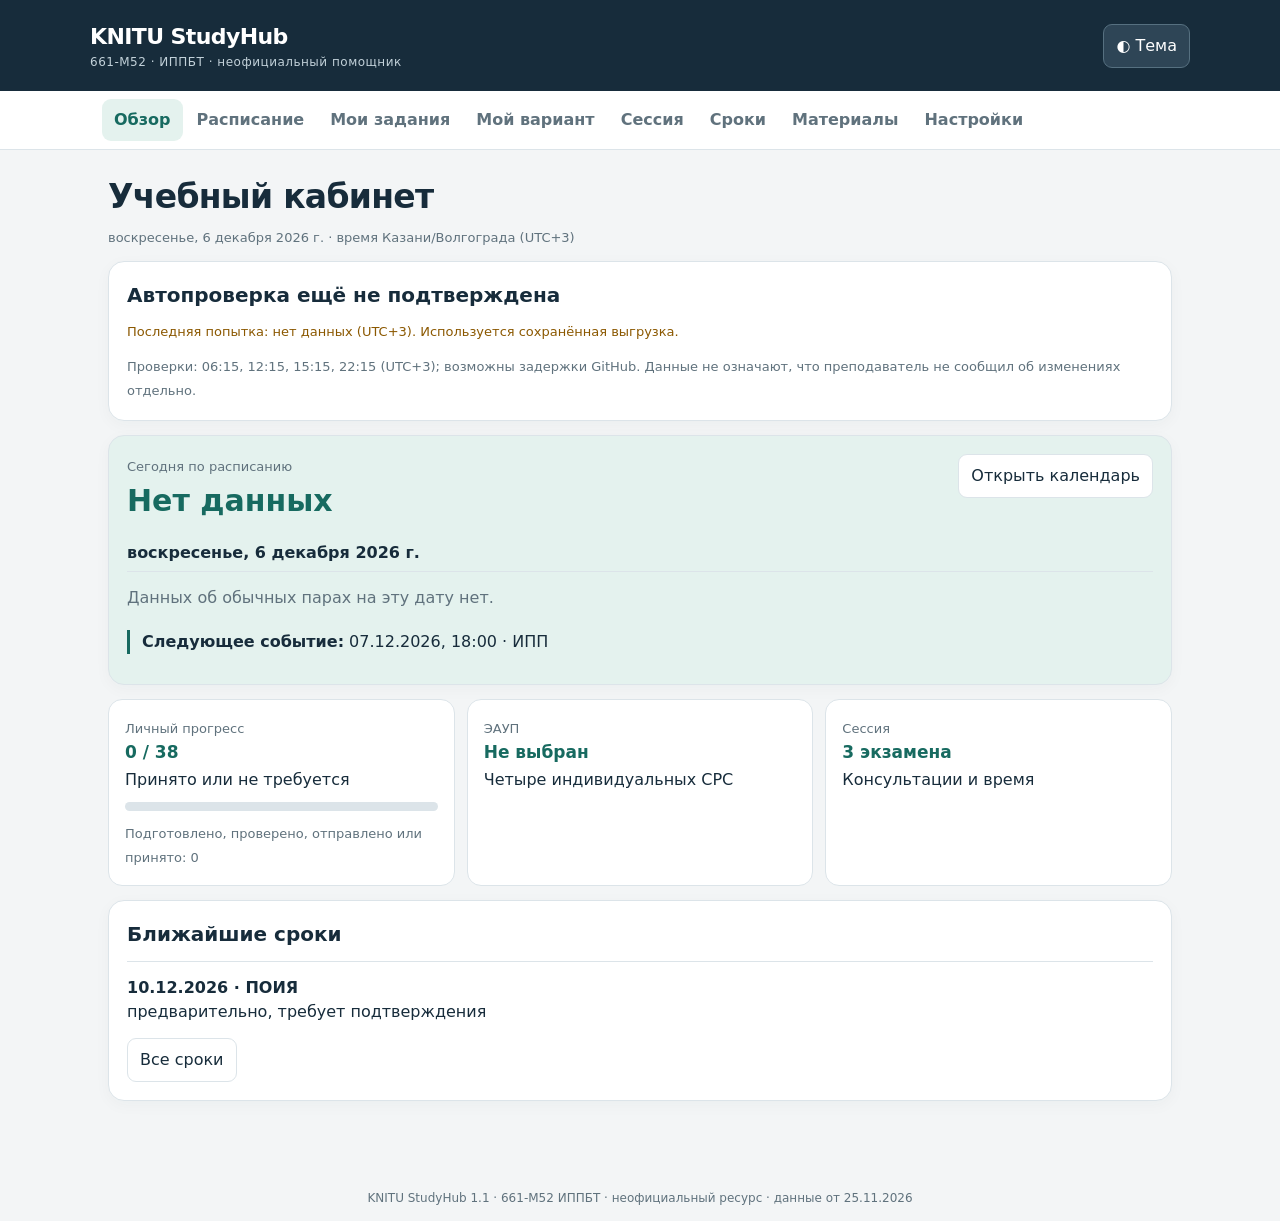
==== commit b2dacfdc: "Release 1.1 - automatic schedule updates." ====
--- a/index.html
+++ b/index.html
@@ -3,7 +3,7 @@
 :root{color-scheme:light dark;--bg:#f3f5f6;--panel:#fff;--text:#172c3b;--muted:#60727d;--line:#dce4e9;--accent:#176a60;--soft:#e4f2ee;--warn:#8b5800;--shadow:0 4px 16px #192b3b09} @media(prefers-color-scheme:dark){:root{--bg:#111a21;--panel:#1c2933;--text:#eef4f7;--muted:#a6b8c3;--line:#344550;--accent:#76d1be;--soft:#23403c;--warn:#f2c17b;--shadow:none}} html[data-theme=light]{color-scheme:light;--bg:#f3f5f6;--panel:#fff;--text:#172c3b;--muted:#60727d;--line:#dce4e9;--accent:#176a60;--soft:#e4f2ee;--warn:#8b5800}html[data-theme=dark]{color-scheme:dark;--bg:#111a21;--panel:#1c2933;--text:#eef4f7;--muted:#a6b8c3;--line:#344550;--accent:#76d1be;--soft:#23403c;--warn:#f2c17b}
 *{box-sizing:border-box}body{margin:0;background:var(--bg);color:var(--text);font-family:system-ui,-apple-system,"Segoe UI",sans-serif;line-height:1.5}header{background:#172c3b;color:#fff;padding:20px 24px}header .wrap{display:flex;justify-content:space-between;align-items:center;gap:12px} .wrap{max-width:1100px;margin:auto} .brand{font-size:22px;font-weight:750;letter-spacing:-.6px}.brand small{display:block;font-size:12px;letter-spacing:.5px;font-weight:500;color:#c2d1d9} header button{background:#2e4556;color:white;border:1px solid #567080} nav{position:sticky;top:0;z-index:2;background:var(--panel);border-bottom:1px solid var(--line)}nav .wrap{display:flex;gap:2px;overflow-x:auto;padding:8px 12px}nav button{white-space:nowrap;border:0;background:transparent;color:var(--muted);font-weight:600}nav button.active{background:var(--soft);color:var(--accent)}main{max-width:1100px;margin:0 auto;padding:22px 18px 60px}h1{font-size:clamp(24px,4vw,33px);letter-spacing:-.7px;margin:0 0 6px}h2{font-size:20px;margin:0 0 12px}h3{font-size:16px;margin:0}p{margin:6px 0 12px}small,.muted{color:var(--muted);font-size:13px}.panel{background:var(--panel);border:1px solid var(--line);border-radius:16px;padding:18px;margin:14px 0;box-shadow:var(--shadow)}.hero{background:var(--soft);border:1px solid var(--line)}.cols{display:grid;grid-template-columns:repeat(auto-fit,minmax(min(260px,100%),1fr));gap:12px}.tile{border:1px solid var(--line);background:var(--panel);border-radius:14px;padding:16px;text-align:left;cursor:pointer}.tile strong{display:block;font-size:17px;margin-bottom:3px}.kpi{font-size:30px;font-weight:750;color:var(--accent)}button,select,input{font:inherit;max-width:100%}button,select,input[type=date],input[type=search]{border:1px solid var(--line);border-radius:9px;background:var(--panel);color:var(--text);padding:9px 12px}button{cursor:pointer}button:hover,.tile:hover{border-color:var(--accent)}button:focus-visible,select:focus-visible,input:focus-visible,a:focus-visible{outline:3px solid var(--accent);outline-offset:3px}button.primary{background:var(--accent);color:var(--panel);font-weight:700;border:0}a{color:var(--accent);overflow-wrap:anywhere} .controls{display:flex;align-items:center;gap:8px;flex-wrap:wrap;margin:12px 0}.row{display:flex;justify-content:space-between;gap:10px;align-items:start}.tag{display:inline-block;background:var(--soft);color:var(--accent);font-size:12px;font-weight:650;padding:3px 8px;border-radius:5px;white-space:normal}.warning{color:var(--warn);font-size:13px}.entry{border-top:1px solid var(--line);padding:14px 0}.entry:last-child{padding-bottom:0}.entry:first-child{border-top:0}.entry .time{font-weight:750;font-variant-numeric:tabular-nums;font-size:17px}.lesson{display:grid;grid-template-columns:135px 1fr;gap:14px}.task{display:grid;grid-template-columns:1fr auto;gap:12px}.task select{max-width:180px;align-self:start}.task details{font-size:13px;color:var(--muted)}.task summary{cursor:pointer}.bar{height:9px;border-radius:9px;background:var(--line);overflow:hidden;margin:10px 0}.bar span{display:block;height:100%;background:var(--accent)}.dayhead{font-weight:750;margin-top:18px;border-bottom:1px solid var(--line);padding:0 0 6px}.empty{padding:14px 0;color:var(--muted)}.footer{padding:14px 18px;text-align:center;font-size:12px;color:var(--muted)}.source{font-size:12px;color:var(--muted)}.notice{border-left:3px solid var(--accent);padding-left:12px}.visually-hidden{position:absolute;width:1px;height:1px;overflow:hidden;clip:rect(0,0,0,0)}@media(max-width:600px){header{padding:16px}main{padding:16px 12px 40px}.panel{padding:14px}.lesson{grid-template-columns:1fr;gap:3px}.task{grid-template-columns:1fr;gap:5px}.task select{max-width:100%;width:100%}.brand{font-size:19px}nav button{padding:8px 10px}.row{flex-wrap:wrap}.controls select{flex:1;min-width:130px}}
 </style></head><body><header><div class="wrap"><div class="brand">KNITU StudyHub<small>661-М52 · ИППБТ · неофициальный помощник</small></div><button id="theme" aria-label="Изменить тему">◐ Тема</button></div></header><nav aria-label="Разделы"><div class="wrap" id="nav"></div></nav><main id="main" aria-live="polite"></main><div class="footer" id="foot"></div>
-<script id="seed" type="application/json">{"version":"1.0","updated":"2026-11-25","schedule":{"group":"661-М52 ИППБТ","start":"2026-11-23","end":"2027-01-24","created":"2026-11-24T14:27:14.1373311+03:00","coverage":[{"Kind":"week","Date":"2026-11-23","Through":"2026-11-28","Status":"online","Count":8,"Source":"https://www.kstu.ru/www_Ggrid.jsp?d=2026-11-23&g=47638&f=297&idk=55951","Note":"Mon-Sat verified; Sunday not provided by page."},{"Kind":"week","Date":"2026-11-30","Through":"2026-12-05","Status":"online","Count":8,"Source":"https://www.kstu.ru/www_Ggrid.jsp?d=2026-11-30&g=47638&f=297&idk=55951","Note":"Mon-Sat verified; Sunday not provided by page."},{"Kind":"week","Date":"2026-12-07","Through":"2026-12-12","Status":"online","Count":8,"Source":"https://www.kstu.ru/www_Ggrid.jsp?d=2026-12-07&g=47638&f=297&idk=55951","Note":"Mon-Sat verified; Sunday not provided by page."},{"Kind":"week","Date":"2026-12-14","Through":"2026-12-19","Status":"online","Count":6,"Source":"https://www.kstu.ru/www_Ggrid.jsp?d=2026-12-14&g=47638&f=297&idk=55951","Note":"Mon-Sat verified; Sunday not provided by page."},{"Kind":"week","Date":"2026-12-21","Through":"2026-12-26","Status":"online","Count":8,"Source":"https://www.kstu.ru/www_Ggrid.jsp?d=2026-12-21&g=47638&f=297&idk=55951","Note":"Mon-Sat verified; Sunday not provided by page."},{"Kind":"week","Date":"2026-12-28","Through":"2027-01-02","Status":"online","Count":5,"Source":"https://www.kstu.ru/www_Ggrid.jsp?d=2026-12-28&g=47638&f=297&idk=55951","Note":"Mon-Sat verified; Sunday not provided by page."},{"Kind":"week","Date":"2027-01-04","Through":"2027-01-09","Status":"online","Count":0,"Source":"https://www.kstu.ru/www_Ggrid.jsp?d=2027-01-04&g=47638&f=297&idk=55951","Note":"Mon-Sat verified; Sunday not provided by page."},{"Kind":"week","Date":"2027-01-11","Through":"2027-01-16","Status":"online","Count":0,"Source":"https://www.kstu.ru/www_Ggrid.jsp?d=2027-01-11&g=47638&f=297&idk=55951","Note":"Mon-Sat verified; Sunday not provided by page."},{"Kind":"week","Date":"2027-01-18","Through":"2027-01-23","Status":"online","Count":0,"Source":"https://www.kstu.ru/www_Ggrid.jsp?d=2027-01-18&g=47638&f=297&idk=55951","Note":"Mon-Sat verified; Sunday not provided by page."},{"Kind":"exams","Date":"2027-01-11","Through":"2027-01-24","Status":"online","Count":6,"Source":"https://www.kstu.ru/www_GEgrid.jsp?d=2027-01-11&f=297&g=47638&idk=55952","Note":"Exam table parsed."}],"entries":[{"Date":"2026-11-23","Start":"18:00","End":"19:30","Pair":7,"Subject":"Инженерная педагогика и психология","Type":"ПЗ","Teacher":"Шагеева Ф.Т.","Room":"Г-312","Period":"1 сен - 31 дек","Subgroup":"","Details":"Г-312 Инженерная педагогика и психология (ПЗ) 1 сен - 31 дек Шагеева Ф.Т.","Source":"https://www.kstu.ru/www_Ggrid.jsp?d=2026-11-23&g=47638&f=297&idk=55951","Category":"lesson"},{"Date":"2026-11-23","Start":"19:40","End":"21:10","Pair":8,"Subject":"Инженерная педагогика и психология","Type":"ПЗ","Teacher":"Шагеева Ф.Т.","Room":"Г-312","Period":"1 сен - 31 дек","Subgroup":"","Details":"Г-312 Инженерная педагогика и психология (ПЗ) 1 сен - 31 дек Шагеева Ф.Т.","Source":"https://www.kstu.ru/www_Ggrid.jsp?d=2026-11-23&g=47638&f=297&idk=55951","Category":"lesson"},{"Date":"2026-11-24","Start":"19:40","End":"21:10","Pair":8,"Subject":"Производства, основанные на применении дрожжей, бактерий и микромицетов","Type":"ЛР","Teacher":"Лаврова К.З.","Room":"В-203","Period":"1 сен - 31 дек","Subgroup":"","Details":"В-203 Производства, основанные на применении дрожжей, бактерий и микромицетов (ЛР) 1 сен - 31 дек Лаврова К.З.","Source":"https://www.kstu.ru/www_Ggrid.jsp?d=2026-11-23&g=47638&f=297&idk=55951","Category":"lesson"},{"Date":"2026-11-25","Start":"16:20","End":"17:50","Pair":6,"Subject":"Технология и химия бродильных производств","Type":"ЛР","Teacher":"Докучаева И.С.","Room":"В-203","Period":"1 сен - 31 дек","Subgroup":"","Details":"В-203 Технология и химия бродильных производств (ЛР) 1 сен - 31 дек Докучаева И.С.","Source":"https://www.kstu.ru/www_Ggrid.jsp?d=2026-11-23&g=47638&f=297&idk=55951","Category":"lesson"},{"Date":"2026-11-25","Start":"18:00","End":"19:30","Pair":7,"Subject":"Технология и химия бродильных производств","Type":"ЛР","Teacher":"Докучаева И.С.","Room":"В-203","Period":"1 сен - 31 дек","Subgroup":"","Details":"В-203 Технология и химия бродильных производств (ЛР) 1 сен - 31 дек Докучаева И.С.","Source":"https://www.kstu.ru/www_Ggrid.jsp?d=2026-11-23&g=47638&f=297&idk=55951","Category":"lesson"},{"Date":"2026-11-25","Start":"19:40","End":"21:10","Pair":8,"Subject":"Технология и химия бродильных производств","Type":"ЛР","Teacher":"Докучаева И.С.","Room":"В-203","Period":"1 сен - 31 дек","Subgroup":"","Details":"В-203 Технология и химия бродильных производств (ЛР) 1 сен - 31 дек Докучаева И.С.","Source":"https://www.kstu.ru/www_Ggrid.jsp?d=2026-11-23&g=47638&f=297&idk=55951","Category":"lesson"},{"Date":"2026-11-26","Start":"16:20","End":"17:50","Pair":6,"Subject":"Профессионально-ориентированный иностранный язык","Type":"ПЗ","Teacher":"Волкова Е.В.","Room":"Г-517","Period":"1 сен - 31 дек","Subgroup":"*0.5 гр","Details":"Г-517 Профессионально-ориентированный иностранный язык (ПЗ) 1 сен - 31 дек Волкова Е.В. *0.5 гр","Source":"https://www.kstu.ru/www_Ggrid.jsp?d=2026-11-23&g=47638&f=297&idk=55951","Category":"lesson"},{"Date":"2026-11-26","Start":"18:00","End":"19:30","Pair":7,"Subject":"Профессионально-ориентированный иностранный язык","Type":"ПЗ","Teacher":"Волкова Е.В.","Room":"Г-517","Period":"1 сен - 31 дек","Subgroup":"*0.5 гр","Details":"Г-517 Профессионально-ориентированный иностранный язык (ПЗ) 1 сен - 31 дек Волкова Е.В. *0.5 гр","Source":"https://www.kstu.ru/www_Ggrid.jsp?d=2026-11-23&g=47638&f=297&idk=55951","Category":"lesson"},{"Date":"2026-11-30","Start":"16:20","End":"17:50","Pair":6,"Subject":"Производства, основанные на применении дрожжей, бактерий и микромицетов","Type":"ЛЕКЦ","Teacher":"Докучаева И.С.","Room":"В-207","Period":"1 сен - 31 дек","Subgroup":"","Details":"В-207 Производства, основанные на применении дрожжей, бактерий и микромицетов (ЛЕКЦ) 1 сен - 31 дек Докучаева И.С.","Source":"https://www.kstu.ru/www_Ggrid.jsp?d=2026-11-30&g=47638&f=297&idk=55951","Category":"lesson"},{"Date":"2026-11-30","Start":"18:00","End":"19:30","Pair":7,"Subject":"Технология и химия бродильных производств","Type":"ЛЕКЦ","Teacher":"Докучаева И.С.","Room":"В-207","Period":"1 сен - 31 дек","Subgroup":"","Details":"В-207 Технология и химия бродильных производств (ЛЕКЦ) 1 сен - 31 дек Докучаева И.С.","Source":"https://www.kstu.ru/www_Ggrid.jsp?d=2026-11-30&g=47638&f=297&idk=55951","Category":"lesson"},{"Date":"2026-12-01","Start":"19:40","End":"21:10","Pair":8,"Subject":"Производства, основанные на применении дрожжей, бактерий и микромицетов","Type":"ЛР","Teacher":"Лаврова К.З.","Room":"В-203","Period":"1 сен - 31 дек","Subgroup":"","Details":"В-203 Производства, основанные на применении дрожжей, бактерий и микромицетов (ЛР) 1 сен - 31 дек Лаврова К.З.","Source":"https://www.kstu.ru/www_Ggrid.jsp?d=2026-11-30&g=47638&f=297&idk=55951","Category":"lesson"},{"Date":"2026-12-03","Start":"16:20","End":"17:50","Pair":6,"Subject":"Профессионально-ориентированный иностранный язык","Type":"ПЗ","Teacher":"Волкова Е.В.","Room":"Г-517","Period":"1 сен - 31 дек","Subgroup":"*0.5 гр","Details":"Г-517 Профессионально-ориентированный иностранный язык (ПЗ) 1 сен - 31 дек Волкова Е.В. *0.5 гр","Source":"https://www.kstu.ru/www_Ggrid.jsp?d=2026-11-30&g=47638&f=297&idk=55951","Category":"lesson"},{"Date":"2026-12-03","Start":"18:00","End":"19:30","Pair":7,"Subject":"Профессионально-ориентированный иностранный язык","Type":"ПЗ","Teacher":"Волкова Е.В.","Room":"Г-517","Period":"1 сен - 31 дек","Subgroup":"*0.5 гр","Details":"Г-517 Профессионально-ориентированный иностранный язык (ПЗ) 1 сен - 31 дек Волкова Е.В. *0.5 гр","Source":"https://www.kstu.ru/www_Ggrid.jsp?d=2026-11-30&g=47638&f=297&idk=55951","Category":"lesson"},{"Date":"2026-12-04","Start":"16:20","End":"17:50","Pair":6,"Subject":"Технологии комплексной переработки растительного сырья","Type":"ЛЕКЦ","Teacher":"Ямашев Т.А.","Room":"К-404","Period":"1 сен - 31 дек","Subgroup":"","Details":"К-404 Технологии комплексной переработки растительного сырья (ЛЕКЦ) 1 сен - 31 дек Ямашев Т.А.","Source":"https://www.kstu.ru/www_Ggrid.jsp?d=2026-11-30&g=47638&f=297&idk=55951","Category":"lesson"},{"Date":"2026-12-05","Start":"13:00","End":"14:30","Pair":4,"Subject":"Экономический анализ и управление производством","Type":"ПЗ","Teacher":"Райская М.В.","Room":"В-318","Period":"1 сен - 6 дек","Subgroup":"","Details":"В-318 Экономический анализ и управление производством (ПЗ) 1 сен - 6 дек Райская М.В.","Source":"https://www.kstu.ru/www_Ggrid.jsp?d=2026-11-30&g=47638&f=297&idk=55951","Category":"lesson"},{"Date":"2026-12-05","Start":"14:40","End":"16:10","Pair":5,"Subject":"Экономический анализ и управление производством","Type":"ПЗ","Teacher":"Райская М.В.","Room":"В-318","Period":"1 сен - 6 дек","Subgroup":"","Details":"В-318 Экономический анализ и управление производством (ПЗ) 1 сен - 6 дек Райская М.В.","Source":"https://www.kstu.ru/www_Ggrid.jsp?d=2026-11-30&g=47638&f=297&idk=55951","Category":"lesson"},{"Date":"2026-12-07","Start":"18:00","End":"19:30","Pair":7,"Subject":"Инженерная педагогика и психология","Type":"ПЗ","Teacher":"Шагеева Ф.Т.","Room":"Г-312","Period":"1 сен - 31 дек","Subgroup":"","Details":"Г-312 Инженерная педагогика и психология (ПЗ) 1 сен - 31 дек Шагеева Ф.Т.","Source":"https://www.kstu.ru/www_Ggrid.jsp?d=2026-12-07&g=47638&f=297&idk=55951","Category":"lesson"},{"Date":"2026-12-07","Start":"19:40","End":"21:10","Pair":8,"Subject":"Инженерная педагогика и психология","Type":"ПЗ","Teacher":"Шагеева Ф.Т.","Room":"Г-312","Period":"1 сен - 31 дек","Subgroup":"","Details":"Г-312 Инженерная педагогика и психология (ПЗ) 1 сен - 31 дек Шагеева Ф.Т.","Source":"https://www.kstu.ru/www_Ggrid.jsp?d=2026-12-07&g=47638&f=297&idk=55951","Category":"lesson"},{"Date":"2026-12-08","Start":"19:40","End":"21:10","Pair":8,"Subject":"Производства, основанные на применении дрожжей, бактерий и микромицетов","Type":"ЛР","Teacher":"Лаврова К.З.","Room":"В-203","Period":"1 сен - 31 дек","Subgroup":"","Details":"В-203 Производства, основанные на применении дрожжей, бактерий и микромицетов (ЛР) 1 сен - 31 дек Лаврова К.З.","Source":"https://www.kstu.ru/www_Ggrid.jsp?d=2026-12-07&g=47638&f=297&idk=55951","Category":"lesson"},{"Date":"2026-12-09","Start":"16:20","End":"17:50","Pair":6,"Subject":"Технология и химия бродильных производств","Type":"ЛР","Teacher":"Докучаева И.С.","Room":"В-203","Period":"1 сен - 31 дек","Subgroup":"","Details":"В-203 Технология и химия бродильных производств (ЛР) 1 сен - 31 дек Докучаева И.С.","Source":"https://www.kstu.ru/www_Ggrid.jsp?d=2026-12-07&g=47638&f=297&idk=55951","Category":"lesson"},{"Date":"2026-12-09","Start":"18:00","End":"19:30","Pair":7,"Subject":"Технология и химия бродильных производств","Type":"ЛР","Teacher":"Докучаева И.С.","Room":"В-203","Period":"1 сен - 31 дек","Subgroup":"","Details":"В-203 Технология и химия бродильных производств (ЛР) 1 сен - 31 дек Докучаева И.С.","Source":"https://www.kstu.ru/www_Ggrid.jsp?d=2026-12-07&g=47638&f=297&idk=55951","Category":"lesson"},{"Date":"2026-12-09","Start":"19:40","End":"21:10","Pair":8,"Subject":"Технология и химия бродильных производств","Type":"ЛР","Teacher":"Докучаева И.С.","Room":"В-203","Period":"1 сен - 31 дек","Subgroup":"","Details":"В-203 Технология и химия бродильных производств (ЛР) 1 сен - 31 дек Докучаева И.С.","Source":"https://www.kstu.ru/www_Ggrid.jsp?d=2026-12-07&g=47638&f=297&idk=55951","Category":"lesson"},{"Date":"2026-12-10","Start":"16:20","End":"17:50","Pair":6,"Subject":"Профессионально-ориентированный иностранный язык","Type":"ПЗ","Teacher":"Волкова Е.В.","Room":"Г-517","Period":"1 сен - 31 дек","Subgroup":"*0.5 гр","Details":"Г-517 Профессионально-ориентированный иностранный язык (ПЗ) 1 сен - 31 дек Волкова Е.В. *0.5 гр","Source":"https://www.kstu.ru/www_Ggrid.jsp?d=2026-12-07&g=47638&f=297&idk=55951","Category":"lesson"},{"Date":"2026-12-10","Start":"18:00","End":"19:30","Pair":7,"Subject":"Профессионально-ориентированный иностранный язык","Type":"ПЗ","Teacher":"Волкова Е.В.","Room":"Г-517","Period":"1 сен - 31 дек","Subgroup":"*0.5 гр","Details":"Г-517 Профессионально-ориентированный иностранный язык (ПЗ) 1 сен - 31 дек Волкова Е.В. *0.5 гр","Source":"https://www.kstu.ru/www_Ggrid.jsp?d=2026-12-07&g=47638&f=297&idk=55951","Category":"lesson"},{"Date":"2026-12-14","Start":"16:20","End":"17:50","Pair":6,"Subject":"Производства, основанные на применении дрожжей, бактерий и микромицетов","Type":"ЛЕКЦ","Teacher":"Докучаева И.С.","Room":"В-207","Period":"1 сен - 31 дек","Subgroup":"","Details":"В-207 Производства, основанные на применении дрожжей, бактерий и микромицетов (ЛЕКЦ) 1 сен - 31 дек Докучаева И.С.","Source":"https://www.kstu.ru/www_Ggrid.jsp?d=2026-12-14&g=47638&f=297&idk=55951","Category":"lesson"},{"Date":"2026-12-14","Start":"18:00","End":"19:30","Pair":7,"Subject":"Технология и химия бродильных производств","Type":"ЛЕКЦ","Teacher":"Докучаева И.С.","Room":"В-207","Period":"1 сен - 31 дек","Subgroup":"","Details":"В-207 Технология и химия бродильных производств (ЛЕКЦ) 1 сен - 31 дек Докучаева И.С.","Source":"https://www.kstu.ru/www_Ggrid.jsp?d=2026-12-14&g=47638&f=297&idk=55951","Category":"lesson"},{"Date":"2026-12-15","Start":"19:40","End":"21:10","Pair":8,"Subject":"Производства, основанные на применении дрожжей, бактерий и микромицетов","Type":"ЛР","Teacher":"Лаврова К.З.","Room":"В-203","Period":"1 сен - 31 дек","Subgroup":"","Details":"В-203 Производства, основанные на применении дрожжей, бактерий и микромицетов (ЛР) 1 сен - 31 дек Лаврова К.З.","Source":"https://www.kstu.ru/www_Ggrid.jsp?d=2026-12-14&g=47638&f=297&idk=55951","Category":"lesson"},{"Date":"2026-12-17","Start":"16:20","End":"17:50","Pair":6,"Subject":"Профессионально-ориентированный иностранный язык","Type":"ПЗ","Teacher":"Волкова Е.В.","Room":"Г-517","Period":"1 сен - 31 дек","Subgroup":"*0.5 гр","Details":"Г-517 Профессионально-ориентированный иностранный язык (ПЗ) 1 сен - 31 дек Волкова Е.В. *0.5 гр","Source":"https://www.kstu.ru/www_Ggrid.jsp?d=2026-12-14&g=47638&f=297&idk=55951","Category":"lesson"},{"Date":"2026-12-17","Start":"18:00","End":"19:30","Pair":7,"Subject":"Профессионально-ориентированный иностранный язык","Type":"ПЗ","Teacher":"Волкова Е.В.","Room":"Г-517","Period":"1 сен - 31 дек","Subgroup":"*0.5 гр","Details":"Г-517 Профессионально-ориентированный иностранный язык (ПЗ) 1 сен - 31 дек Волкова Е.В. *0.5 гр","Source":"https://www.kstu.ru/www_Ggrid.jsp?d=2026-12-14&g=47638&f=297&idk=55951","Category":"lesson"},{"Date":"2026-12-18","Start":"16:20","End":"17:50","Pair":6,"Subject":"Технологии комплексной переработки растительного сырья","Type":"ЛЕКЦ","Teacher":"Ямашев Т.А.","Room":"К-404","Period":"1 сен - 31 дек","Subgroup":"","Details":"К-404 Технологии комплексной переработки растительного сырья (ЛЕКЦ) 1 сен - 31 дек Ямашев Т.А.","Source":"https://www.kstu.ru/www_Ggrid.jsp?d=2026-12-14&g=47638&f=297&idk=55951","Category":"lesson"},{"Date":"2026-12-21","Start":"18:00","End":"19:30","Pair":7,"Subject":"Инженерная педагогика и психология","Type":"ПЗ","Teacher":"Шагеева Ф.Т.","Room":"Г-312","Period":"1 сен - 31 дек","Subgroup":"","Details":"Г-312 Инженерная педагогика и психология (ПЗ) 1 сен - 31 дек Шагеева Ф.Т.","Source":"https://www.kstu.ru/www_Ggrid.jsp?d=2026-12-21&g=47638&f=297&idk=55951","Category":"lesson"},{"Date":"2026-12-21","Start":"19:40","End":"21:10","Pair":8,"Subject":"Инженерная педагогика и психология","Type":"ПЗ","Teacher":"Шагеева Ф.Т.","Room":"Г-312","Period":"1 сен - 31 дек","Subgroup":"","Details":"Г-312 Инженерная педагогика и психология (ПЗ) 1 сен - 31 дек Шагеева Ф.Т.","Source":"https://www.kstu.ru/www_Ggrid.jsp?d=2026-12-21&g=47638&f=297&idk=55951","Category":"lesson"},{"Date":"2026-12-22","Start":"19:40","End":"21:10","Pair":8,"Subject":"Производства, основанные на применении дрожжей, бактерий и микромицетов","Type":"ЛР","Teacher":"Лаврова К.З.","Room":"В-203","Period":"1 сен - 31 дек","Subgroup":"","Details":"В-203 Производства, основанные на применении дрожжей, бактерий и микромицетов (ЛР) 1 сен - 31 дек Лаврова К.З.","Source":"https://www.kstu.ru/www_Ggrid.jsp?d=2026-12-21&g=47638&f=297&idk=55951","Category":"lesson"},{"Date":"2026-12-23","Start":"16:20","End":"17:50","Pair":6,"Subject":"Технология и химия бродильных производств","Type":"ЛР","Teacher":"Докучаева И.С.","Room":"В-203","Period":"1 сен - 31 дек","Subgroup":"","Details":"В-203 Технология и химия бродильных производств (ЛР) 1 сен - 31 дек Докучаева И.С.","Source":"https://www.kstu.ru/www_Ggrid.jsp?d=2026-12-21&g=47638&f=297&idk=55951","Category":"lesson"},{"Date":"2026-12-23","Start":"18:00","End":"19:30","Pair":7,"Subject":"Технология и химия бродильных производств","Type":"ЛР","Teacher":"Докучаева И.С.","Room":"В-203","Period":"1 сен - 31 дек","Subgroup":"","Details":"В-203 Технология и химия бродильных производств (ЛР) 1 сен - 31 дек Докучаева И.С.","Source":"https://www.kstu.ru/www_Ggrid.jsp?d=2026-12-21&g=47638&f=297&idk=55951","Category":"lesson"},{"Date":"2026-12-23","Start":"19:40","End":"21:10","Pair":8,"Subject":"Технология и химия бродильных производств","Type":"ЛР","Teacher":"Докучаева И.С.","Room":"В-203","Period":"1 сен - 31 дек","Subgroup":"","Details":"В-203 Технология и химия бродильных производств (ЛР) 1 сен - 31 дек Докучаева И.С.","Source":"https://www.kstu.ru/www_Ggrid.jsp?d=2026-12-21&g=47638&f=297&idk=55951","Category":"lesson"},{"Date":"2026-12-24","Start":"16:20","End":"17:50","Pair":6,"Subject":"Профессионально-ориентированный иностранный язык","Type":"ПЗ","Teacher":"Волкова Е.В.","Room":"Г-517","Period":"1 сен - 31 дек","Subgroup":"*0.5 гр","Details":"Г-517 Профессионально-ориентированный иностранный язык (ПЗ) 1 сен - 31 дек Волкова Е.В. *0.5 гр","Source":"https://www.kstu.ru/www_Ggrid.jsp?d=2026-12-21&g=47638&f=297&idk=55951","Category":"lesson"},{"Date":"2026-12-24","Start":"18:00","End":"19:30","Pair":7,"Subject":"Профессионально-ориентированный иностранный язык","Type":"ПЗ","Teacher":"Волкова Е.В.","Room":"Г-517","Period":"1 сен - 31 дек","Subgroup":"*0.5 гр","Details":"Г-517 Профессионально-ориентированный иностранный язык (ПЗ) 1 сен - 31 дек Волкова Е.В. *0.5 гр","Source":"https://www.kstu.ru/www_Ggrid.jsp?d=2026-12-21&g=47638&f=297&idk=55951","Category":"lesson"},{"Date":"2026-12-28","Start":"16:20","End":"17:50","Pair":6,"Subject":"Производства, основанные на применении дрожжей, бактерий и микромицетов","Type":"ЛЕКЦ","Teacher":"Докучаева И.С.","Room":"В-207","Period":"1 сен - 31 дек","Subgroup":"","Details":"В-207 Производства, основанные на применении дрожжей, бактерий и микромицетов (ЛЕКЦ) 1 сен - 31 дек Докучаева И.С.","Source":"https://www.kstu.ru/www_Ggrid.jsp?d=2026-12-28&g=47638&f=297&idk=55951","Category":"lesson"},{"Date":"2026-12-28","Start":"18:00","End":"19:30","Pair":7,"Subject":"Технология и химия бродильных производств","Type":"ЛЕКЦ","Teacher":"Докучаева И.С.","Room":"В-207","Period":"1 сен - 31 дек","Subgroup":"","Details":"В-207 Технология и химия бродильных производств (ЛЕКЦ) 1 сен - 31 дек Докучаева И.С.","Source":"https://www.kstu.ru/www_Ggrid.jsp?d=2026-12-28&g=47638&f=297&idk=55951","Category":"lesson"},{"Date":"2026-12-29","Start":"19:40","End":"21:10","Pair":8,"Subject":"Производства, основанные на применении дрожжей, бактерий и микромицетов","Type":"ЛР","Teacher":"Лаврова К.З.","Room":"В-203","Period":"1 сен - 31 дек","Subgroup":"","Details":"В-203 Производства, основанные на применении дрожжей, бактерий и микромицетов (ЛР) 1 сен - 31 дек Лаврова К.З.","Source":"https://www.kstu.ru/www_Ggrid.jsp?d=2026-12-28&g=47638&f=297&idk=55951","Category":"lesson"},{"Date":"2026-12-31","Start":"16:20","End":"17:50","Pair":6,"Subject":"Профессионально-ориентированный иностранный язык","Type":"ПЗ","Teacher":"Волкова Е.В.","Room":"Г-517","Period":"1 сен - 31 дек","Subgroup":"*0.5 гр","Details":"Г-517 Профессионально-ориентированный иностранный язык (ПЗ) 1 сен - 31 дек Волкова Е.В. *0.5 гр","Source":"https://www.kstu.ru/www_Ggrid.jsp?d=2026-12-28&g=47638&f=297&idk=55951","Category":"lesson"},{"Date":"2026-12-31","Start":"18:00","End":"19:30","Pair":7,"Subject":"Профессионально-ориентированный иностранный язык","Type":"ПЗ","Teacher":"Волкова Е.В.","Room":"Г-517","Period":"1 сен - 31 дек","Subgroup":"*0.5 гр","Details":"Г-517 Профессионально-ориентированный иностранный язык (ПЗ) 1 сен - 31 дек Волкова Е.В. *0.5 гр","Source":"https://www.kstu.ru/www_Ggrid.jsp?d=2026-12-28&g=47638&f=297&idk=55951","Category":"lesson"},{"Date":"2027-01-11","Start":"18:00","End":"19:00","Pair":"","Subject":"Методы идентификации продуктов питания и выявление фальсификации пищевых продуктов","Type":"Консультация","Teacher":"Старовойтова Оксана Валерьевна","Room":"К-423 (КСП Здание учебно-научного производственного комбината студенческого питания литер А)","Period":"","Subgroup":"","Details":"11.01.2027 ПОНЕДЕЛЬНИК | 18:00-19:00 | Методы идентификации продуктов питания и выявление фальсификации пищевых продуктов | Консультация | Старовойтова Оксана Валерьевна | К-423 (КСП Здание учебно-научного производственного комбината студенческого питания литер А)","Source":"https://www.kstu.ru/www_GEgrid.jsp?d=2027-01-11&f=297&g=47638&idk=55952","Category":"exam"},{"Date":"2027-01-12","Start":"17:00","End":"19:00","Pair":"","Subject":"Методы идентификации продуктов питания и выявление фальсификации пищевых продуктов","Type":"Экзамен","Teacher":"Старовойтова Оксана Валерьевна","Room":"К-423 (КСП Здание учебно-научного производственного комбината студенческого питания литер А)","Period":"","Subgroup":"","Details":"12.01.2027 ВТОРНИК | 17:00-19:00 | Методы идентификации продуктов питания и выявление фальсификации пищевых продуктов | Экзамен | Старовойтова Оксана Валерьевна | К-423 (КСП Здание учебно-научного производственного комбината студенческого питания литер А)","Source":"https://www.kstu.ru/www_GEgrid.jsp?d=2027-01-11&f=297&g=47638&idk=55952","Category":"exam"},{"Date":"2027-01-14","Start":"18:00","End":"19:00","Pair":"","Subject":"Технологии комплексной переработки растительного сырья","Type":"Консультация","Teacher":"Ямашев Тимур Анварович","Room":"К-423 (КСП Здание учебно-научного производственного комбината студенческого питания литер А)","Period":"","Subgroup":"","Details":"14.01.2027 ЧЕТВЕРГ | 18:00-19:00 | Технологии комплексной переработки растительного сырья | Консультация | Ямашев Тимур Анварович | К-423 (КСП Здание учебно-научного производственного комбината студенческого питания литер А)","Source":"https://www.kstu.ru/www_GEgrid.jsp?d=2027-01-11&f=297&g=47638&idk=55952","Category":"exam"},{"Date":"2027-01-15","Start":"17:00","End":"19:00","Pair":"","Subject":"Технологии комплексной переработки растительного сырья","Type":"Экзамен","Teacher":"Ямашев Тимур Анварович","Room":"К-423 (КСП Здание учебно-научного производственного комбината студенческого питания литер А)","Period":"","Subgroup":"","Details":"15.01.2027 ПЯТНИЦА | 17:00-19:00 | Технологии комплексной переработки растительного сырья | Экзамен | Ямашев Тимур Анварович | К-423 (КСП Здание учебно-научного производственного комбината студенческого питания литер А)","Source":"https://www.kstu.ru/www_GEgrid.jsp?d=2027-01-11&f=297&g=47638&idk=55952","Category":"exam"},{"Date":"2027-01-18","Start":"18:00","End":"19:00","Pair":"","Subject":"Технология и химия бродильных производств","Type":"Консультация","Teacher":"Докучаева Ирина Сергеевна","Room":"К-423 (КСП Здание учебно-научного производственного комбината студенческого питания литер А)","Period":"","Subgroup":"","Details":"18.01.2027 ПОНЕДЕЛЬНИК | 18:00-19:00 | Технология и химия бродильных производств | Консультация | Докучаева Ирина Сергеевна | К-423 (КСП Здание учебно-научного производственного комбината студенческого питания литер А)","Source":"https://www.kstu.ru/www_GEgrid.jsp?d=2027-01-11&f=297&g=47638&idk=55952","Category":"exam"},{"Date":"2027-01-19","Start":"17:00","End":"19:00","Pair":"","Subject":"Технология и химия бродильных производств","Type":"Экзамен","Teacher":"Докучаева Ирина Сергеевна","Room":"К-423 (КСП Здание учебно-научного производственного комбината студенческого питания литер А)","Period":"","Subgroup":"","Details":"19.01.2027 ВТОРНИК | 17:00-19:00 | Технология и химия бродильных производств | Экзамен | Докучаева Ирина Сергеевна | К-423 (КСП Здание учебно-научного производственного комбината студенческого питания литер А)","Source":"https://www.kstu.ru/www_GEgrid.jsp?d=2027-01-11&f=297&g=47638&idk=55952","Category":"exam"}]},"subjects":{"ИПП":"Инженерная педагогика и психология","ПОПДБМ":"Производства, основанные на применении дрожжей, бактерий и микромицетов","ТХБП":"Технология и химия бродильных производств","ПОИЯ":"Профессионально-ориентированный иностранный язык","ЭАУП":"Экономический анализ и управление производством","ТКПРС":"Технологии комплексной переработки растительного сырья","МИПП":"Методы идентификации продуктов питания и выявление фальсификации пищевых продуктов"},"tasks":[{"id":"P01","subject":"ПОПДБМ","title":"Спиртовое брожение","description":"Мини-конспект в тетради.","deadline":"2026-12-01","deadlineNote":"2026-12-01 (До даты, по MAX)","source":"MAX 21.10 17:15; 20.11 06:47; VK 20.11 ID 112"},{"id":"P02","subject":"ПОПДБМ","title":"Молочнокислое брожение","description":"Мини-конспект в тетради.","deadline":"2026-12-01","deadlineNote":"2026-12-01 (До даты, по MAX)","source":"MAX 21.10 17:15; 20.11 06:47; VK 20.11 ID 112"},{"id":"P03","subject":"ПОПДБМ","title":"Пропионовокислое брожение","description":"Мини-конспект в тетради.","deadline":"2026-12-01","deadlineNote":"2026-12-01 (До даты, по MAX)","source":"MAX 21.10 17:15; 20.11 06:47; VK 20.11 ID 112"},{"id":"P04","subject":"ПОПДБМ","title":"Муравьинокислое брожение","description":"Мини-конспект в тетради.","deadline":"2026-12-01","deadlineNote":"2026-12-01 (До даты, по MAX)","source":"MAX 21.10 17:15; 20.11 06:47; VK 20.11 ID 112"},{"id":"P05","subject":"ПОПДБМ","title":"Маслянокислое брожение","description":"Мини-конспект в тетради.","deadline":"2026-12-01","deadlineNote":"2026-12-01 (До даты, по MAX)","source":"MAX 21.10 17:15; 20.11 06:47; VK 20.11 ID 112"},{"id":"P06","subject":"ПОПДБМ","title":"Ацетонобутиловое брожение","description":"Мини-конспект в тетради.","deadline":"2026-12-01","deadlineNote":"2026-12-01 (До даты, по MAX)","source":"MAX 21.10 17:15; 20.11 06:47; VK 20.11 ID 112"},{"id":"P07","subject":"ПОПДБМ","title":"Гомоацетатное брожение","description":"Мини-конспект в тетради.","deadline":"2026-12-01","deadlineNote":"2026-12-01 (До даты, по MAX)","source":"MAX 21.10 17:15; 20.11 06:47; VK 20.11 ID 112"},{"id":"P08","subject":"ПОПДБМ","title":"Две презентации по типам брожения","description":"Две презентации по двум выбранным видам брожения.","deadline":"2026-12-01","deadlineNote":"2026-12-01 (До даты, по MAX)","source":"MAX 21.10 17:15; 20.11 06:47; VK ID 112"},{"id":"P09","subject":"ПОПДБМ","title":"Презентация по домашнему эксперименту","description":"Самостоятельно провести брожение дома (например, квас, йогурт), подготовить презентацию с реальными фотографиями.","deadline":"2026-12-01","deadlineNote":"2026-12-01 (До даты, по MAX)","source":"MAX 20.11 06:47; VK ID 112"},{"id":"I01","subject":"ИПП","title":"Задание №1 - поисковый метод","description":"Пример применения поискового метода; 0,5-1 страница. Применимость домашних заданий зависит от посещения практики.","deadline":"","deadlineNote":"не указан (Не установлен)","source":"files/задание_1_методы активного обучения.docx"},{"id":"I02","subject":"ИПП","title":"Задание №2 - личный план развития","description":"Четыре сферы жизни, одна из двух форм; преподавателю показать план. Применимость домашних заданий зависит от посещения практики.","deadline":"","deadlineNote":"не указан (Не установлен)","source":"files/Задания_2_личностный план развития.docx"},{"id":"I03","subject":"ИПП","title":"Диагностика качеств личности","description":"Протокол, обработка, профиль и анализ (часть задания №2). Применимость домашних заданий зависит от посещения практики.","deadline":"","deadlineNote":"не указан (Не установлен)","source":"files/Задания_2_личностный план развития.docx"},{"id":"I04","subject":"ИПП","title":"Задание №3 - программа повышения квалификации","description":"По шаблону; исходно группа 2-3 человека. Применимость домашних заданий зависит от посещения практики.","deadline":"","deadlineNote":"не указан (Не установлен)","source":"MAX 27.10 10:15-10:16; шаблон ПК"},{"id":"I05","subject":"ИПП","title":"Собственное занятие","description":"Любая тема, интерактив (опрос, викторина, самопроверка).","deadline":"","deadlineNote":"не указан (Не установлен)","source":"MAX 14.09 18:08; VK ID 45"},{"id":"I06","subject":"ИПП","title":"Задания №4 и №5","description":"Всего пять заданий. Формулировки №4-5 не установлены; уточнить при необходимости. По MAX задания соответствующей посещённой практики дома выполнять не нужно.","deadline":"","deadlineNote":"не указан (Не установлен)","source":"MAX 14.09 18:08; VK ID 45"},{"id":"E01","subject":"ЭАУП","title":"СРС №1","description":"3-5 страниц, методика анализа с формулами. Отдельный PDF; выбрать вариант по последней цифре зачётки/студенческого (0 → 10). Четыре PDF отправить вместе, без ZIP. В письме ФИО, группа, вариант.","deadline":"2026-12-01","deadlineNote":"До 01.12.2026 для должников, по фото письма 15.09; уточнить при изменениях.","source":"Фото MAX 15.09 11:19; СРС-ЭАУП-маг-техн-2026.pdf"},{"id":"E02","subject":"ЭАУП","title":"СРС №2","description":"2-3 страницы, раскрыть содержание вопроса. Отдельный PDF; выбрать вариант по последней цифре зачётки/студенческого (0 → 10). Четыре PDF отправить вместе, без ZIP. В письме ФИО, группа, вариант.","deadline":"2026-12-01","deadlineNote":"До 01.12.2026 для должников, по фото письма 15.09; уточнить при изменениях.","source":"Фото MAX 15.09 11:19; СРС-ЭАУП-маг-техн-2026.pdf"},{"id":"E03","subject":"ЭАУП","title":"СРС №3","description":"Реферат 10-15 страниц, ссылки на литературу. Отдельный PDF; выбрать вариант по последней цифре зачётки/студенческого (0 → 10). Четыре PDF отправить вместе, без ZIP. В письме ФИО, группа, вариант.","deadline":"2026-12-01","deadlineNote":"До 01.12.2026 для должников, по фото письма 15.09; уточнить при изменениях.","source":"Фото MAX 15.09 11:19; СРС-ЭАУП-маг-техн-2026.pdf"},{"id":"E04","subject":"ЭАУП","title":"СРС №4","description":"Реферат 10-15 страниц, ссылки на литературу. Отдельный PDF; выбрать вариант по последней цифре зачётки/студенческого (0 → 10). Четыре PDF отправить вместе, без ZIP. В письме ФИО, группа, вариант.","deadline":"2026-12-01","deadlineNote":"До 01.12.2026 для должников, по фото письма 15.09; уточнить при изменениях.","source":"Фото MAX 15.09 11:19; СРС-ЭАУП-маг-техн-2026.pdf"},{"id":"E05","subject":"ЭАУП","title":"Эссе о значении дисциплины для магистранта","description":"Для чего магистранту по направлению 19.04.02 нужна дисциплина «Экономический анализ и управление производством»? Устное чтение на 3 минуты; от руки или печатно. Формулировка восстановлена по фото.","deadline":"","deadlineNote":"не указан (Исходно через 2 недели после 11.09; текущий срок неизвестен)","source":"MAX 11.09 19:42-19:43; photos/2026-09-11_19-42_0019.webp; фото письма 15.09"},{"id":"E06","subject":"ЭАУП","title":"Доклад","description":"5-7 минут; темы группы 24-32, без повторений; теория и современный пример российского предприятия.","deadline":"","deadlineNote":"не указан (Не установлен)","source":"MAX 09.10 18:16-18:28; photos/2026-10-09_18-25_0046.webp"},{"id":"L01","subject":"ПОИЯ","title":"Рассказ о себе и работе","description":"Устный рассказ по-английски.","deadline":"2026-12-10","deadlineNote":"10.12 - предварительный ориентир зачёта, не подтверждён официально.","source":"MAX 10.11 14:39; VK 19.10 ID 86-88"},{"id":"L02","subject":"ПОИЯ","title":"Реферат / статья о профессии","description":"Реферат / статья по своей профессии на английском языке, 15 000 символов. Титульный лист, устный пересказ; необходимость исходной иностранной статьи уточнить.","deadline":"2026-12-10","deadlineNote":"10.12 - предварительный ориентир зачёта, не подтверждён официально.","source":"MAX 10.11 14:39; VK ID 86-88"},{"id":"L03","subject":"ПОИЯ","title":"70 неизвестных слов и перевод","description":"Таблица терминов в конце работы.","deadline":"2026-12-10","deadlineNote":"10.12 - предварительный ориентир зачёта, не подтверждён официально.","source":"MAX 10.11 14:39; VK ID 86-88"},{"id":"L04","subject":"ПОИЯ","title":"Moodle: два итоговых теста","description":"Пройти лекции и два теста.","deadline":"2026-12-10","deadlineNote":"10.12 - предварительный ориентир зачёта, не подтверждён официально.","source":"MAX 10.11 14:51; VK ID 86"},{"id":"M01","subject":"МИПП","title":"Доклад / реферат","description":"27 тем в отдельном файле; выбрать самостоятельно. По MAX реферат для не посещавших занятия; уточнить применимость, формат и срок.","deadline":"2027-01-12","deadlineNote":"К консультации или экзамену, условно; уточнить.","source":"files/Темы доклада.docx; MAX 15.09 13:56"},{"id":"M02","subject":"МИПП","title":"40 экзаменационных вопросов","description":"Подготовить ответы по официальному списку и билетам.","deadline":"2027-01-12","deadlineNote":"Подготовка к экзамену; дата экзамена официальная, отдельный срок сдачи не установлен.","source":"files/вопросы к экзамену МИПП.docx; schedule.json"},{"id":"R01","subject":"ТКПРС","title":"Комплект лабораторных","description":"Переписать все лабораторные в тетрадь, сверить порядок и количество.","deadline":"2027-01-15","deadlineNote":"Подготовка к экзамену; дата экзамена официальная, отдельный срок сдачи не установлен.","source":"MAX 09.09 18:51, 19:58; 20.11 09:53"},{"id":"R02","subject":"ТКПРС","title":"Лекции Moodle","description":"Ответы на вопросы по лекциям.","deadline":"2027-01-15","deadlineNote":"Подготовка к экзамену; дата экзамена официальная, отдельный срок сдачи не установлен.","source":"MAX 09.09 18:51; schedule.json"},{"id":"F01","subject":"ТХБП","title":"Дрожжи после выпекания","description":"Ответить, есть ли дрожжи, восстанавливающие активность после выпечки.","deadline":"","deadlineNote":"не указан (Не установлен)","source":"VK 22.09 10:19 ID 51; файлы водоподготовки VK"},{"id":"F02","subject":"ТХБП","title":"Показатели питьевой воды","description":"Открыть ГОСТ «Вода питьевая» и выписать показатели качества.","deadline":"","deadlineNote":"не указан (Не установлен)","source":"VK 22.09 10:19 ID 51; файлы водоподготовки VK"},{"id":"F03","subject":"ТХБП","title":"Озонолиз / озонирование","description":"Прочитать про озонолиз / озонирование. Термин в сообщении неоднозначен, уточнить.","deadline":"","deadlineNote":"не указан (Не установлен)","source":"VK 22.09 10:19 ID 51; файлы водоподготовки VK"},{"id":"F04","subject":"ТХБП","title":"Материал о воде","description":"Прочитать интересный материал на указанном в чате сайте о воде и рассказать.","deadline":"","deadlineNote":"не указан (Не установлен)","source":"VK 22.09 10:19 ID 51; файлы водоподготовки VK"},{"id":"F05","subject":"ТХБП","title":"Конспект по водоподготовке","description":"По разосланному материалу, методы водоподготовки применительно к диссертации.","deadline":"","deadlineNote":"не указан (Не установлен)","source":"VK 22.09 10:19 ID 51; файлы водоподготовки VK"},{"id":"F06","subject":"ТХБП","title":"Выбор продукта магистерской работы","description":"Согласовать продукт магистерской работы с преподавателем / научным руководителем.","deadline":"","deadlineNote":"не указан (Не установлен)","source":"MAX 18.11 19:17"},{"id":"F07","subject":"ТХБП","title":"Химизмы процессов","description":"По книге.","deadline":"2027-01-19","deadlineNote":"Подготовка к экзамену; дата экзамена официальная, отдельный срок сдачи не установлен.","source":"MAX 18.11 19:17; schedule.json"},{"id":"F08","subject":"ТХБП","title":"Технология производства","description":"Технологические процессы.","deadline":"2027-01-19","deadlineNote":"Подготовка к экзамену; дата экзамена официальная, отдельный срок сдачи не установлен.","source":"MAX 18.11 19:17; schedule.json"},{"id":"F09","subject":"ТХБП","title":"Литературный обзор","description":"Химия и технология производства продукта магистерской работы; назван самым важным.","deadline":"2027-01-19","deadlineNote":"Подготовка к экзамену; дата экзамена официальная, отдельный срок сдачи не установлен.","source":"MAX 18.11 19:17; schedule.json"}],"variants":[["Методика анализа (с формулами) ликвидности и платежеспособности организации","Методика анализа (с формулами) финансового состояния организации","Методика анализа (с формулами) финансовых результатов организации","Методика анализа (с формулами) издержек производства","Методика анализа (с формулами) объемов производства и реализации продукции","Методика анализа (с формулами) рентабельности хозяйствующего субъекта","Методика анализа (с формулами) использования основных средств","Методика анализа (с формулами) использования материальных ресурсов","Методика анализа (с формулами) использования трудовых ресурсов","Методика анализа (с формулами) использования оборотных средств"],["Управление содержанием проекта","Управление временем проекта","Управление стоимостью проекта","Управление рисками проекта","Управление качеством проекта","Управление поставками проекта","Управление изменениями проекта","Управление командой проекта","Управление коммуникациями проекта","Управление знаниями проекта"],["Повышение конкурентоспособности продукции предприятия","Маркетинговые исследования продукции предприятия","Совершенствование организационной структуры предприятия","Управление мотивацией труда на предприятии","Формирование стратегии развития предприятия","Формирование организационной культуры предприятия","Управление бизнес-процессами на предприятии","Методы проведения стратегического анализа на предприятии","Социальная ответственность предприятия","Управление инновациями на предприятии"],["Методы и этапы формирования команд","Организация командной работы над проектом","Основные модели управления командой проекта","Технология создания команды проекта","Тимбилдинг","Методы и инструменты мониторинга командной работы","Распределение ролей в команде","Формирование командного духа","Качества эффективного руководителя проекта","Эффективность командной работы"]],"deadlines":[{"date":"2026-12-01","subject":"Производства, основанные на применении дрожжей, бактерий и микромицетов","status":"сообщение группы: до даты","task_ids":["P01","P02","P03","P04","P05","P06","P07","P08","P09"],"source":"MAX 21.10 17:15; 20.11 06:47"},{"date":"2026-12-01","subject":"Экономический анализ и управление производством","status":"письмо преподавателя: до даты, для должников","task_ids":["E01","E02","E03","E04"],"source":"MAX фото 15.09 11:19"},{"date":"2026-12-10","subject":"Профессионально-ориентированный иностранный язык","status":"предварительно, требует подтверждения","task_ids":["L01","L02","L03","L04"],"source":"VK 19.10 ID 86-88"}]}</script><script>
+<script id="seed" type="application/json">{"version":"1.1","updated":"2026-11-25","schedule":{"group":"661-М52 ИППБТ","start":"2026-11-23","end":"2027-01-24","created":"2026-11-24T14:27:14.1373311+03:00","coverage":[{"Kind":"week","Date":"2026-11-23","Through":"2026-11-28","Status":"online","Count":8,"Source":"https://www.kstu.ru/www_Ggrid.jsp?d=2026-11-23&g=47638&f=297&idk=55951","Note":"Mon-Sat verified; Sunday not provided by page."},{"Kind":"week","Date":"2026-11-30","Through":"2026-12-05","Status":"online","Count":8,"Source":"https://www.kstu.ru/www_Ggrid.jsp?d=2026-11-30&g=47638&f=297&idk=55951","Note":"Mon-Sat verified; Sunday not provided by page."},{"Kind":"week","Date":"2026-12-07","Through":"2026-12-12","Status":"online","Count":8,"Source":"https://www.kstu.ru/www_Ggrid.jsp?d=2026-12-07&g=47638&f=297&idk=55951","Note":"Mon-Sat verified; Sunday not provided by page."},{"Kind":"week","Date":"2026-12-14","Through":"2026-12-19","Status":"online","Count":6,"Source":"https://www.kstu.ru/www_Ggrid.jsp?d=2026-12-14&g=47638&f=297&idk=55951","Note":"Mon-Sat verified; Sunday not provided by page."},{"Kind":"week","Date":"2026-12-21","Through":"2026-12-26","Status":"online","Count":8,"Source":"https://www.kstu.ru/www_Ggrid.jsp?d=2026-12-21&g=47638&f=297&idk=55951","Note":"Mon-Sat verified; Sunday not provided by page."},{"Kind":"week","Date":"2026-12-28","Through":"2027-01-02","Status":"online","Count":5,"Source":"https://www.kstu.ru/www_Ggrid.jsp?d=2026-12-28&g=47638&f=297&idk=55951","Note":"Mon-Sat verified; Sunday not provided by page."},{"Kind":"week","Date":"2027-01-04","Through":"2027-01-09","Status":"online","Count":0,"Source":"https://www.kstu.ru/www_Ggrid.jsp?d=2027-01-04&g=47638&f=297&idk=55951","Note":"Mon-Sat verified; Sunday not provided by page."},{"Kind":"week","Date":"2027-01-11","Through":"2027-01-16","Status":"online","Count":0,"Source":"https://www.kstu.ru/www_Ggrid.jsp?d=2027-01-11&g=47638&f=297&idk=55951","Note":"Mon-Sat verified; Sunday not provided by page."},{"Kind":"week","Date":"2027-01-18","Through":"2027-01-23","Status":"online","Count":0,"Source":"https://www.kstu.ru/www_Ggrid.jsp?d=2027-01-18&g=47638&f=297&idk=55951","Note":"Mon-Sat verified; Sunday not provided by page."},{"Kind":"exams","Date":"2027-01-11","Through":"2027-01-24","Status":"online","Count":6,"Source":"https://www.kstu.ru/www_GEgrid.jsp?d=2027-01-11&f=297&g=47638&idk=55952","Note":"Exam table parsed."}],"entries":[{"Date":"2026-11-23","Start":"18:00","End":"19:30","Pair":7,"Subject":"Инженерная педагогика и психология","Type":"ПЗ","Teacher":"Шагеева Ф.Т.","Room":"Г-312","Period":"1 сен - 31 дек","Subgroup":"","Details":"Г-312 Инженерная педагогика и психология (ПЗ) 1 сен - 31 дек Шагеева Ф.Т.","Source":"https://www.kstu.ru/www_Ggrid.jsp?d=2026-11-23&g=47638&f=297&idk=55951","Category":"lesson"},{"Date":"2026-11-23","Start":"19:40","End":"21:10","Pair":8,"Subject":"Инженерная педагогика и психология","Type":"ПЗ","Teacher":"Шагеева Ф.Т.","Room":"Г-312","Period":"1 сен - 31 дек","Subgroup":"","Details":"Г-312 Инженерная педагогика и психология (ПЗ) 1 сен - 31 дек Шагеева Ф.Т.","Source":"https://www.kstu.ru/www_Ggrid.jsp?d=2026-11-23&g=47638&f=297&idk=55951","Category":"lesson"},{"Date":"2026-11-24","Start":"19:40","End":"21:10","Pair":8,"Subject":"Производства, основанные на применении дрожжей, бактерий и микромицетов","Type":"ЛР","Teacher":"Лаврова К.З.","Room":"В-203","Period":"1 сен - 31 дек","Subgroup":"","Details":"В-203 Производства, основанные на применении дрожжей, бактерий и микромицетов (ЛР) 1 сен - 31 дек Лаврова К.З.","Source":"https://www.kstu.ru/www_Ggrid.jsp?d=2026-11-23&g=47638&f=297&idk=55951","Category":"lesson"},{"Date":"2026-11-25","Start":"16:20","End":"17:50","Pair":6,"Subject":"Технология и химия бродильных производств","Type":"ЛР","Teacher":"Докучаева И.С.","Room":"В-203","Period":"1 сен - 31 дек","Subgroup":"","Details":"В-203 Технология и химия бродильных производств (ЛР) 1 сен - 31 дек Докучаева И.С.","Source":"https://www.kstu.ru/www_Ggrid.jsp?d=2026-11-23&g=47638&f=297&idk=55951","Category":"lesson"},{"Date":"2026-11-25","Start":"18:00","End":"19:30","Pair":7,"Subject":"Технология и химия бродильных производств","Type":"ЛР","Teacher":"Докучаева И.С.","Room":"В-203","Period":"1 сен - 31 дек","Subgroup":"","Details":"В-203 Технология и химия бродильных производств (ЛР) 1 сен - 31 дек Докучаева И.С.","Source":"https://www.kstu.ru/www_Ggrid.jsp?d=2026-11-23&g=47638&f=297&idk=55951","Category":"lesson"},{"Date":"2026-11-25","Start":"19:40","End":"21:10","Pair":8,"Subject":"Технология и химия бродильных производств","Type":"ЛР","Teacher":"Докучаева И.С.","Room":"В-203","Period":"1 сен - 31 дек","Subgroup":"","Details":"В-203 Технология и химия бродильных производств (ЛР) 1 сен - 31 дек Докучаева И.С.","Source":"https://www.kstu.ru/www_Ggrid.jsp?d=2026-11-23&g=47638&f=297&idk=55951","Category":"lesson"},{"Date":"2026-11-26","Start":"16:20","End":"17:50","Pair":6,"Subject":"Профессионально-ориентированный иностранный язык","Type":"ПЗ","Teacher":"Волкова Е.В.","Room":"Г-517","Period":"1 сен - 31 дек","Subgroup":"*0.5 гр","Details":"Г-517 Профессионально-ориентированный иностранный язык (ПЗ) 1 сен - 31 дек Волкова Е.В. *0.5 гр","Source":"https://www.kstu.ru/www_Ggrid.jsp?d=2026-11-23&g=47638&f=297&idk=55951","Category":"lesson"},{"Date":"2026-11-26","Start":"18:00","End":"19:30","Pair":7,"Subject":"Профессионально-ориентированный иностранный язык","Type":"ПЗ","Teacher":"Волкова Е.В.","Room":"Г-517","Period":"1 сен - 31 дек","Subgroup":"*0.5 гр","Details":"Г-517 Профессионально-ориентированный иностранный язык (ПЗ) 1 сен - 31 дек Волкова Е.В. *0.5 гр","Source":"https://www.kstu.ru/www_Ggrid.jsp?d=2026-11-23&g=47638&f=297&idk=55951","Category":"lesson"},{"Date":"2026-11-30","Start":"16:20","End":"17:50","Pair":6,"Subject":"Производства, основанные на применении дрожжей, бактерий и микромицетов","Type":"ЛЕКЦ","Teacher":"Докучаева И.С.","Room":"В-207","Period":"1 сен - 31 дек","Subgroup":"","Details":"В-207 Производства, основанные на применении дрожжей, бактерий и микромицетов (ЛЕКЦ) 1 сен - 31 дек Докучаева И.С.","Source":"https://www.kstu.ru/www_Ggrid.jsp?d=2026-11-30&g=47638&f=297&idk=55951","Category":"lesson"},{"Date":"2026-11-30","Start":"18:00","End":"19:30","Pair":7,"Subject":"Технология и химия бродильных производств","Type":"ЛЕКЦ","Teacher":"Докучаева И.С.","Room":"В-207","Period":"1 сен - 31 дек","Subgroup":"","Details":"В-207 Технология и химия бродильных производств (ЛЕКЦ) 1 сен - 31 дек Докучаева И.С.","Source":"https://www.kstu.ru/www_Ggrid.jsp?d=2026-11-30&g=47638&f=297&idk=55951","Category":"lesson"},{"Date":"2026-12-01","Start":"19:40","End":"21:10","Pair":8,"Subject":"Производства, основанные на применении дрожжей, бактерий и микромицетов","Type":"ЛР","Teacher":"Лаврова К.З.","Room":"В-203","Period":"1 сен - 31 дек","Subgroup":"","Details":"В-203 Производства, основанные на применении дрожжей, бактерий и микромицетов (ЛР) 1 сен - 31 дек Лаврова К.З.","Source":"https://www.kstu.ru/www_Ggrid.jsp?d=2026-11-30&g=47638&f=297&idk=55951","Category":"lesson"},{"Date":"2026-12-03","Start":"16:20","End":"17:50","Pair":6,"Subject":"Профессионально-ориентированный иностранный язык","Type":"ПЗ","Teacher":"Волкова Е.В.","Room":"Г-517","Period":"1 сен - 31 дек","Subgroup":"*0.5 гр","Details":"Г-517 Профессионально-ориентированный иностранный язык (ПЗ) 1 сен - 31 дек Волкова Е.В. *0.5 гр","Source":"https://www.kstu.ru/www_Ggrid.jsp?d=2026-11-30&g=47638&f=297&idk=55951","Category":"lesson"},{"Date":"2026-12-03","Start":"18:00","End":"19:30","Pair":7,"Subject":"Профессионально-ориентированный иностранный язык","Type":"ПЗ","Teacher":"Волкова Е.В.","Room":"Г-517","Period":"1 сен - 31 дек","Subgroup":"*0.5 гр","Details":"Г-517 Профессионально-ориентированный иностранный язык (ПЗ) 1 сен - 31 дек Волкова Е.В. *0.5 гр","Source":"https://www.kstu.ru/www_Ggrid.jsp?d=2026-11-30&g=47638&f=297&idk=55951","Category":"lesson"},{"Date":"2026-12-04","Start":"16:20","End":"17:50","Pair":6,"Subject":"Технологии комплексной переработки растительного сырья","Type":"ЛЕКЦ","Teacher":"Ямашев Т.А.","Room":"К-404","Period":"1 сен - 31 дек","Subgroup":"","Details":"К-404 Технологии комплексной переработки растительного сырья (ЛЕКЦ) 1 сен - 31 дек Ямашев Т.А.","Source":"https://www.kstu.ru/www_Ggrid.jsp?d=2026-11-30&g=47638&f=297&idk=55951","Category":"lesson"},{"Date":"2026-12-05","Start":"13:00","End":"14:30","Pair":4,"Subject":"Экономический анализ и управление производством","Type":"ПЗ","Teacher":"Райская М.В.","Room":"В-318","Period":"1 сен - 6 дек","Subgroup":"","Details":"В-318 Экономический анализ и управление производством (ПЗ) 1 сен - 6 дек Райская М.В.","Source":"https://www.kstu.ru/www_Ggrid.jsp?d=2026-11-30&g=47638&f=297&idk=55951","Category":"lesson"},{"Date":"2026-12-05","Start":"14:40","End":"16:10","Pair":5,"Subject":"Экономический анализ и управление производством","Type":"ПЗ","Teacher":"Райская М.В.","Room":"В-318","Period":"1 сен - 6 дек","Subgroup":"","Details":"В-318 Экономический анализ и управление производством (ПЗ) 1 сен - 6 дек Райская М.В.","Source":"https://www.kstu.ru/www_Ggrid.jsp?d=2026-11-30&g=47638&f=297&idk=55951","Category":"lesson"},{"Date":"2026-12-07","Start":"18:00","End":"19:30","Pair":7,"Subject":"Инженерная педагогика и психология","Type":"ПЗ","Teacher":"Шагеева Ф.Т.","Room":"Г-312","Period":"1 сен - 31 дек","Subgroup":"","Details":"Г-312 Инженерная педагогика и психология (ПЗ) 1 сен - 31 дек Шагеева Ф.Т.","Source":"https://www.kstu.ru/www_Ggrid.jsp?d=2026-12-07&g=47638&f=297&idk=55951","Category":"lesson"},{"Date":"2026-12-07","Start":"19:40","End":"21:10","Pair":8,"Subject":"Инженерная педагогика и психология","Type":"ПЗ","Teacher":"Шагеева Ф.Т.","Room":"Г-312","Period":"1 сен - 31 дек","Subgroup":"","Details":"Г-312 Инженерная педагогика и психология (ПЗ) 1 сен - 31 дек Шагеева Ф.Т.","Source":"https://www.kstu.ru/www_Ggrid.jsp?d=2026-12-07&g=47638&f=297&idk=55951","Category":"lesson"},{"Date":"2026-12-08","Start":"19:40","End":"21:10","Pair":8,"Subject":"Производства, основанные на применении дрожжей, бактерий и микромицетов","Type":"ЛР","Teacher":"Лаврова К.З.","Room":"В-203","Period":"1 сен - 31 дек","Subgroup":"","Details":"В-203 Производства, основанные на применении дрожжей, бактерий и микромицетов (ЛР) 1 сен - 31 дек Лаврова К.З.","Source":"https://www.kstu.ru/www_Ggrid.jsp?d=2026-12-07&g=47638&f=297&idk=55951","Category":"lesson"},{"Date":"2026-12-09","Start":"16:20","End":"17:50","Pair":6,"Subject":"Технология и химия бродильных производств","Type":"ЛР","Teacher":"Докучаева И.С.","Room":"В-203","Period":"1 сен - 31 дек","Subgroup":"","Details":"В-203 Технология и химия бродильных производств (ЛР) 1 сен - 31 дек Докучаева И.С.","Source":"https://www.kstu.ru/www_Ggrid.jsp?d=2026-12-07&g=47638&f=297&idk=55951","Category":"lesson"},{"Date":"2026-12-09","Start":"18:00","End":"19:30","Pair":7,"Subject":"Технология и химия бродильных производств","Type":"ЛР","Teacher":"Докучаева И.С.","Room":"В-203","Period":"1 сен - 31 дек","Subgroup":"","Details":"В-203 Технология и химия бродильных производств (ЛР) 1 сен - 31 дек Докучаева И.С.","Source":"https://www.kstu.ru/www_Ggrid.jsp?d=2026-12-07&g=47638&f=297&idk=55951","Category":"lesson"},{"Date":"2026-12-09","Start":"19:40","End":"21:10","Pair":8,"Subject":"Технология и химия бродильных производств","Type":"ЛР","Teacher":"Докучаева И.С.","Room":"В-203","Period":"1 сен - 31 дек","Subgroup":"","Details":"В-203 Технология и химия бродильных производств (ЛР) 1 сен - 31 дек Докучаева И.С.","Source":"https://www.kstu.ru/www_Ggrid.jsp?d=2026-12-07&g=47638&f=297&idk=55951","Category":"lesson"},{"Date":"2026-12-10","Start":"16:20","End":"17:50","Pair":6,"Subject":"Профессионально-ориентированный иностранный язык","Type":"ПЗ","Teacher":"Волкова Е.В.","Room":"Г-517","Period":"1 сен - 31 дек","Subgroup":"*0.5 гр","Details":"Г-517 Профессионально-ориентированный иностранный язык (ПЗ) 1 сен - 31 дек Волкова Е.В. *0.5 гр","Source":"https://www.kstu.ru/www_Ggrid.jsp?d=2026-12-07&g=47638&f=297&idk=55951","Category":"lesson"},{"Date":"2026-12-10","Start":"18:00","End":"19:30","Pair":7,"Subject":"Профессионально-ориентированный иностранный язык","Type":"ПЗ","Teacher":"Волкова Е.В.","Room":"Г-517","Period":"1 сен - 31 дек","Subgroup":"*0.5 гр","Details":"Г-517 Профессионально-ориентированный иностранный язык (ПЗ) 1 сен - 31 дек Волкова Е.В. *0.5 гр","Source":"https://www.kstu.ru/www_Ggrid.jsp?d=2026-12-07&g=47638&f=297&idk=55951","Category":"lesson"},{"Date":"2026-12-14","Start":"16:20","End":"17:50","Pair":6,"Subject":"Производства, основанные на применении дрожжей, бактерий и микромицетов","Type":"ЛЕКЦ","Teacher":"Докучаева И.С.","Room":"В-207","Period":"1 сен - 31 дек","Subgroup":"","Details":"В-207 Производства, основанные на применении дрожжей, бактерий и микромицетов (ЛЕКЦ) 1 сен - 31 дек Докучаева И.С.","Source":"https://www.kstu.ru/www_Ggrid.jsp?d=2026-12-14&g=47638&f=297&idk=55951","Category":"lesson"},{"Date":"2026-12-14","Start":"18:00","End":"19:30","Pair":7,"Subject":"Технология и химия бродильных производств","Type":"ЛЕКЦ","Teacher":"Докучаева И.С.","Room":"В-207","Period":"1 сен - 31 дек","Subgroup":"","Details":"В-207 Технология и химия бродильных производств (ЛЕКЦ) 1 сен - 31 дек Докучаева И.С.","Source":"https://www.kstu.ru/www_Ggrid.jsp?d=2026-12-14&g=47638&f=297&idk=55951","Category":"lesson"},{"Date":"2026-12-15","Start":"19:40","End":"21:10","Pair":8,"Subject":"Производства, основанные на применении дрожжей, бактерий и микромицетов","Type":"ЛР","Teacher":"Лаврова К.З.","Room":"В-203","Period":"1 сен - 31 дек","Subgroup":"","Details":"В-203 Производства, основанные на применении дрожжей, бактерий и микромицетов (ЛР) 1 сен - 31 дек Лаврова К.З.","Source":"https://www.kstu.ru/www_Ggrid.jsp?d=2026-12-14&g=47638&f=297&idk=55951","Category":"lesson"},{"Date":"2026-12-17","Start":"16:20","End":"17:50","Pair":6,"Subject":"Профессионально-ориентированный иностранный язык","Type":"ПЗ","Teacher":"Волкова Е.В.","Room":"Г-517","Period":"1 сен - 31 дек","Subgroup":"*0.5 гр","Details":"Г-517 Профессионально-ориентированный иностранный язык (ПЗ) 1 сен - 31 дек Волкова Е.В. *0.5 гр","Source":"https://www.kstu.ru/www_Ggrid.jsp?d=2026-12-14&g=47638&f=297&idk=55951","Category":"lesson"},{"Date":"2026-12-17","Start":"18:00","End":"19:30","Pair":7,"Subject":"Профессионально-ориентированный иностранный язык","Type":"ПЗ","Teacher":"Волкова Е.В.","Room":"Г-517","Period":"1 сен - 31 дек","Subgroup":"*0.5 гр","Details":"Г-517 Профессионально-ориентированный иностранный язык (ПЗ) 1 сен - 31 дек Волкова Е.В. *0.5 гр","Source":"https://www.kstu.ru/www_Ggrid.jsp?d=2026-12-14&g=47638&f=297&idk=55951","Category":"lesson"},{"Date":"2026-12-18","Start":"16:20","End":"17:50","Pair":6,"Subject":"Технологии комплексной переработки растительного сырья","Type":"ЛЕКЦ","Teacher":"Ямашев Т.А.","Room":"К-404","Period":"1 сен - 31 дек","Subgroup":"","Details":"К-404 Технологии комплексной переработки растительного сырья (ЛЕКЦ) 1 сен - 31 дек Ямашев Т.А.","Source":"https://www.kstu.ru/www_Ggrid.jsp?d=2026-12-14&g=47638&f=297&idk=55951","Category":"lesson"},{"Date":"2026-12-21","Start":"18:00","End":"19:30","Pair":7,"Subject":"Инженерная педагогика и психология","Type":"ПЗ","Teacher":"Шагеева Ф.Т.","Room":"Г-312","Period":"1 сен - 31 дек","Subgroup":"","Details":"Г-312 Инженерная педагогика и психология (ПЗ) 1 сен - 31 дек Шагеева Ф.Т.","Source":"https://www.kstu.ru/www_Ggrid.jsp?d=2026-12-21&g=47638&f=297&idk=55951","Category":"lesson"},{"Date":"2026-12-21","Start":"19:40","End":"21:10","Pair":8,"Subject":"Инженерная педагогика и психология","Type":"ПЗ","Teacher":"Шагеева Ф.Т.","Room":"Г-312","Period":"1 сен - 31 дек","Subgroup":"","Details":"Г-312 Инженерная педагогика и психология (ПЗ) 1 сен - 31 дек Шагеева Ф.Т.","Source":"https://www.kstu.ru/www_Ggrid.jsp?d=2026-12-21&g=47638&f=297&idk=55951","Category":"lesson"},{"Date":"2026-12-22","Start":"19:40","End":"21:10","Pair":8,"Subject":"Производства, основанные на применении дрожжей, бактерий и микромицетов","Type":"ЛР","Teacher":"Лаврова К.З.","Room":"В-203","Period":"1 сен - 31 дек","Subgroup":"","Details":"В-203 Производства, основанные на применении дрожжей, бактерий и микромицетов (ЛР) 1 сен - 31 дек Лаврова К.З.","Source":"https://www.kstu.ru/www_Ggrid.jsp?d=2026-12-21&g=47638&f=297&idk=55951","Category":"lesson"},{"Date":"2026-12-23","Start":"16:20","End":"17:50","Pair":6,"Subject":"Технология и химия бродильных производств","Type":"ЛР","Teacher":"Докучаева И.С.","Room":"В-203","Period":"1 сен - 31 дек","Subgroup":"","Details":"В-203 Технология и химия бродильных производств (ЛР) 1 сен - 31 дек Докучаева И.С.","Source":"https://www.kstu.ru/www_Ggrid.jsp?d=2026-12-21&g=47638&f=297&idk=55951","Category":"lesson"},{"Date":"2026-12-23","Start":"18:00","End":"19:30","Pair":7,"Subject":"Технология и химия бродильных производств","Type":"ЛР","Teacher":"Докучаева И.С.","Room":"В-203","Period":"1 сен - 31 дек","Subgroup":"","Details":"В-203 Технология и химия бродильных производств (ЛР) 1 сен - 31 дек Докучаева И.С.","Source":"https://www.kstu.ru/www_Ggrid.jsp?d=2026-12-21&g=47638&f=297&idk=55951","Category":"lesson"},{"Date":"2026-12-23","Start":"19:40","End":"21:10","Pair":8,"Subject":"Технология и химия бродильных производств","Type":"ЛР","Teacher":"Докучаева И.С.","Room":"В-203","Period":"1 сен - 31 дек","Subgroup":"","Details":"В-203 Технология и химия бродильных производств (ЛР) 1 сен - 31 дек Докучаева И.С.","Source":"https://www.kstu.ru/www_Ggrid.jsp?d=2026-12-21&g=47638&f=297&idk=55951","Category":"lesson"},{"Date":"2026-12-24","Start":"16:20","End":"17:50","Pair":6,"Subject":"Профессионально-ориентированный иностранный язык","Type":"ПЗ","Teacher":"Волкова Е.В.","Room":"Г-517","Period":"1 сен - 31 дек","Subgroup":"*0.5 гр","Details":"Г-517 Профессионально-ориентированный иностранный язык (ПЗ) 1 сен - 31 дек Волкова Е.В. *0.5 гр","Source":"https://www.kstu.ru/www_Ggrid.jsp?d=2026-12-21&g=47638&f=297&idk=55951","Category":"lesson"},{"Date":"2026-12-24","Start":"18:00","End":"19:30","Pair":7,"Subject":"Профессионально-ориентированный иностранный язык","Type":"ПЗ","Teacher":"Волкова Е.В.","Room":"Г-517","Period":"1 сен - 31 дек","Subgroup":"*0.5 гр","Details":"Г-517 Профессионально-ориентированный иностранный язык (ПЗ) 1 сен - 31 дек Волкова Е.В. *0.5 гр","Source":"https://www.kstu.ru/www_Ggrid.jsp?d=2026-12-21&g=47638&f=297&idk=55951","Category":"lesson"},{"Date":"2026-12-28","Start":"16:20","End":"17:50","Pair":6,"Subject":"Производства, основанные на применении дрожжей, бактерий и микромицетов","Type":"ЛЕКЦ","Teacher":"Докучаева И.С.","Room":"В-207","Period":"1 сен - 31 дек","Subgroup":"","Details":"В-207 Производства, основанные на применении дрожжей, бактерий и микромицетов (ЛЕКЦ) 1 сен - 31 дек Докучаева И.С.","Source":"https://www.kstu.ru/www_Ggrid.jsp?d=2026-12-28&g=47638&f=297&idk=55951","Category":"lesson"},{"Date":"2026-12-28","Start":"18:00","End":"19:30","Pair":7,"Subject":"Технология и химия бродильных производств","Type":"ЛЕКЦ","Teacher":"Докучаева И.С.","Room":"В-207","Period":"1 сен - 31 дек","Subgroup":"","Details":"В-207 Технология и химия бродильных производств (ЛЕКЦ) 1 сен - 31 дек Докучаева И.С.","Source":"https://www.kstu.ru/www_Ggrid.jsp?d=2026-12-28&g=47638&f=297&idk=55951","Category":"lesson"},{"Date":"2026-12-29","Start":"19:40","End":"21:10","Pair":8,"Subject":"Производства, основанные на применении дрожжей, бактерий и микромицетов","Type":"ЛР","Teacher":"Лаврова К.З.","Room":"В-203","Period":"1 сен - 31 дек","Subgroup":"","Details":"В-203 Производства, основанные на применении дрожжей, бактерий и микромицетов (ЛР) 1 сен - 31 дек Лаврова К.З.","Source":"https://www.kstu.ru/www_Ggrid.jsp?d=2026-12-28&g=47638&f=297&idk=55951","Category":"lesson"},{"Date":"2026-12-31","Start":"16:20","End":"17:50","Pair":6,"Subject":"Профессионально-ориентированный иностранный язык","Type":"ПЗ","Teacher":"Волкова Е.В.","Room":"Г-517","Period":"1 сен - 31 дек","Subgroup":"*0.5 гр","Details":"Г-517 Профессионально-ориентированный иностранный язык (ПЗ) 1 сен - 31 дек Волкова Е.В. *0.5 гр","Source":"https://www.kstu.ru/www_Ggrid.jsp?d=2026-12-28&g=47638&f=297&idk=55951","Category":"lesson"},{"Date":"2026-12-31","Start":"18:00","End":"19:30","Pair":7,"Subject":"Профессионально-ориентированный иностранный язык","Type":"ПЗ","Teacher":"Волкова Е.В.","Room":"Г-517","Period":"1 сен - 31 дек","Subgroup":"*0.5 гр","Details":"Г-517 Профессионально-ориентированный иностранный язык (ПЗ) 1 сен - 31 дек Волкова Е.В. *0.5 гр","Source":"https://www.kstu.ru/www_Ggrid.jsp?d=2026-12-28&g=47638&f=297&idk=55951","Category":"lesson"},{"Date":"2027-01-11","Start":"18:00","End":"19:00","Pair":"","Subject":"Методы идентификации продуктов питания и выявление фальсификации пищевых продуктов","Type":"Консультация","Teacher":"Старовойтова Оксана Валерьевна","Room":"К-423 (КСП Здание учебно-научного производственного комбината студенческого питания литер А)","Period":"","Subgroup":"","Details":"11.01.2027 ПОНЕДЕЛЬНИК | 18:00-19:00 | Методы идентификации продуктов питания и выявление фальсификации пищевых продуктов | Консультация | Старовойтова Оксана Валерьевна | К-423 (КСП Здание учебно-научного производственного комбината студенческого питания литер А)","Source":"https://www.kstu.ru/www_GEgrid.jsp?d=2027-01-11&f=297&g=47638&idk=55952","Category":"exam"},{"Date":"2027-01-12","Start":"17:00","End":"19:00","Pair":"","Subject":"Методы идентификации продуктов питания и выявление фальсификации пищевых продуктов","Type":"Экзамен","Teacher":"Старовойтова Оксана Валерьевна","Room":"К-423 (КСП Здание учебно-научного производственного комбината студенческого питания литер А)","Period":"","Subgroup":"","Details":"12.01.2027 ВТОРНИК | 17:00-19:00 | Методы идентификации продуктов питания и выявление фальсификации пищевых продуктов | Экзамен | Старовойтова Оксана Валерьевна | К-423 (КСП Здание учебно-научного производственного комбината студенческого питания литер А)","Source":"https://www.kstu.ru/www_GEgrid.jsp?d=2027-01-11&f=297&g=47638&idk=55952","Category":"exam"},{"Date":"2027-01-14","Start":"18:00","End":"19:00","Pair":"","Subject":"Технологии комплексной переработки растительного сырья","Type":"Консультация","Teacher":"Ямашев Тимур Анварович","Room":"К-423 (КСП Здание учебно-научного производственного комбината студенческого питания литер А)","Period":"","Subgroup":"","Details":"14.01.2027 ЧЕТВЕРГ | 18:00-19:00 | Технологии комплексной переработки растительного сырья | Консультация | Ямашев Тимур Анварович | К-423 (КСП Здание учебно-научного производственного комбината студенческого питания литер А)","Source":"https://www.kstu.ru/www_GEgrid.jsp?d=2027-01-11&f=297&g=47638&idk=55952","Category":"exam"},{"Date":"2027-01-15","Start":"17:00","End":"19:00","Pair":"","Subject":"Технологии комплексной переработки растительного сырья","Type":"Экзамен","Teacher":"Ямашев Тимур Анварович","Room":"К-423 (КСП Здание учебно-научного производственного комбината студенческого питания литер А)","Period":"","Subgroup":"","Details":"15.01.2027 ПЯТНИЦА | 17:00-19:00 | Технологии комплексной переработки растительного сырья | Экзамен | Ямашев Тимур Анварович | К-423 (КСП Здание учебно-научного производственного комбината студенческого питания литер А)","Source":"https://www.kstu.ru/www_GEgrid.jsp?d=2027-01-11&f=297&g=47638&idk=55952","Category":"exam"},{"Date":"2027-01-18","Start":"18:00","End":"19:00","Pair":"","Subject":"Технология и химия бродильных производств","Type":"Консультация","Teacher":"Докучаева Ирина Сергеевна","Room":"К-423 (КСП Здание учебно-научного производственного комбината студенческого питания литер А)","Period":"","Subgroup":"","Details":"18.01.2027 ПОНЕДЕЛЬНИК | 18:00-19:00 | Технология и химия бродильных производств | Консультация | Докучаева Ирина Сергеевна | К-423 (КСП Здание учебно-научного производственного комбината студенческого питания литер А)","Source":"https://www.kstu.ru/www_GEgrid.jsp?d=2027-01-11&f=297&g=47638&idk=55952","Category":"exam"},{"Date":"2027-01-19","Start":"17:00","End":"19:00","Pair":"","Subject":"Технология и химия бродильных производств","Type":"Экзамен","Teacher":"Докучаева Ирина Сергеевна","Room":"К-423 (КСП Здание учебно-научного производственного комбината студенческого питания литер А)","Period":"","Subgroup":"","Details":"19.01.2027 ВТОРНИК | 17:00-19:00 | Технология и химия бродильных производств | Экзамен | Докучаева Ирина Сергеевна | К-423 (КСП Здание учебно-научного производственного комбината студенческого питания литер А)","Source":"https://www.kstu.ru/www_GEgrid.jsp?d=2027-01-11&f=297&g=47638&idk=55952","Category":"exam"}]},"subjects":{"ИПП":"Инженерная педагогика и психология","ПОПДБМ":"Производства, основанные на применении дрожжей, бактерий и микромицетов","ТХБП":"Технология и химия бродильных производств","ПОИЯ":"Профессионально-ориентированный иностранный язык","ЭАУП":"Экономический анализ и управление производством","ТКПРС":"Технологии комплексной переработки растительного сырья","МИПП":"Методы идентификации продуктов питания и выявление фальсификации пищевых продуктов"},"tasks":[{"id":"P01","subject":"ПОПДБМ","title":"Спиртовое брожение","description":"Мини-конспект в тетради.","deadline":"2026-12-01","deadlineNote":"2026-12-01 (До даты, по MAX)","source":"MAX 21.10 17:15; 20.11 06:47; VK 20.11 ID 112"},{"id":"P02","subject":"ПОПДБМ","title":"Молочнокислое брожение","description":"Мини-конспект в тетради.","deadline":"2026-12-01","deadlineNote":"2026-12-01 (До даты, по MAX)","source":"MAX 21.10 17:15; 20.11 06:47; VK 20.11 ID 112"},{"id":"P03","subject":"ПОПДБМ","title":"Пропионовокислое брожение","description":"Мини-конспект в тетради.","deadline":"2026-12-01","deadlineNote":"2026-12-01 (До даты, по MAX)","source":"MAX 21.10 17:15; 20.11 06:47; VK 20.11 ID 112"},{"id":"P04","subject":"ПОПДБМ","title":"Муравьинокислое брожение","description":"Мини-конспект в тетради.","deadline":"2026-12-01","deadlineNote":"2026-12-01 (До даты, по MAX)","source":"MAX 21.10 17:15; 20.11 06:47; VK 20.11 ID 112"},{"id":"P05","subject":"ПОПДБМ","title":"Маслянокислое брожение","description":"Мини-конспект в тетради.","deadline":"2026-12-01","deadlineNote":"2026-12-01 (До даты, по MAX)","source":"MAX 21.10 17:15; 20.11 06:47; VK 20.11 ID 112"},{"id":"P06","subject":"ПОПДБМ","title":"Ацетонобутиловое брожение","description":"Мини-конспект в тетради.","deadline":"2026-12-01","deadlineNote":"2026-12-01 (До даты, по MAX)","source":"MAX 21.10 17:15; 20.11 06:47; VK 20.11 ID 112"},{"id":"P07","subject":"ПОПДБМ","title":"Гомоацетатное брожение","description":"Мини-конспект в тетради.","deadline":"2026-12-01","deadlineNote":"2026-12-01 (До даты, по MAX)","source":"MAX 21.10 17:15; 20.11 06:47; VK 20.11 ID 112"},{"id":"P08","subject":"ПОПДБМ","title":"Две презентации по типам брожения","description":"Две презентации по двум выбранным видам брожения.","deadline":"2026-12-01","deadlineNote":"2026-12-01 (До даты, по MAX)","source":"MAX 21.10 17:15; 20.11 06:47; VK ID 112"},{"id":"P09","subject":"ПОПДБМ","title":"Презентация по домашнему эксперименту","description":"Самостоятельно провести брожение дома (например, квас, йогурт), подготовить презентацию с реальными фотографиями.","deadline":"2026-12-01","deadlineNote":"2026-12-01 (До даты, по MAX)","source":"MAX 20.11 06:47; VK ID 112"},{"id":"I01","subject":"ИПП","title":"Задание №1 - поисковый метод","description":"Пример применения поискового метода; 0,5-1 страница. Применимость домашних заданий зависит от посещения практики.","deadline":"","deadlineNote":"не указан (Не установлен)","source":"files/задание_1_методы активного обучения.docx"},{"id":"I02","subject":"ИПП","title":"Задание №2 - личный план развития","description":"Четыре сферы жизни, одна из двух форм; преподавателю показать план. Применимость домашних заданий зависит от посещения практики.","deadline":"","deadlineNote":"не указан (Не установлен)","source":"files/Задания_2_личностный план развития.docx"},{"id":"I03","subject":"ИПП","title":"Диагностика качеств личности","description":"Протокол, обработка, профиль и анализ (часть задания №2). Применимость домашних заданий зависит от посещения практики.","deadline":"","deadlineNote":"не указан (Не установлен)","source":"files/Задания_2_личностный план развития.docx"},{"id":"I04","subject":"ИПП","title":"Задание №3 - программа повышения квалификации","description":"По шаблону; исходно группа 2-3 человека. Применимость домашних заданий зависит от посещения практики.","deadline":"","deadlineNote":"не указан (Не установлен)","source":"MAX 27.10 10:15-10:16; шаблон ПК"},{"id":"I05","subject":"ИПП","title":"Собственное занятие","description":"Любая тема, интерактив (опрос, викторина, самопроверка).","deadline":"","deadlineNote":"не указан (Не установлен)","source":"MAX 14.09 18:08; VK ID 45"},{"id":"I06","subject":"ИПП","title":"Задания №4 и №5","description":"Всего пять заданий. Формулировки №4-5 не установлены; уточнить при необходимости. По MAX задания соответствующей посещённой практики дома выполнять не нужно.","deadline":"","deadlineNote":"не указан (Не установлен)","source":"MAX 14.09 18:08; VK ID 45"},{"id":"E01","subject":"ЭАУП","title":"СРС №1","description":"3-5 страниц, методика анализа с формулами. Отдельный PDF; выбрать вариант по последней цифре зачётки/студенческого (0 → 10). Четыре PDF отправить вместе, без ZIP. В письме ФИО, группа, вариант.","deadline":"2026-12-01","deadlineNote":"До 01.12.2026 для должников, по фото письма 15.09; уточнить при изменениях.","source":"Фото MAX 15.09 11:19; СРС-ЭАУП-маг-техн-2026.pdf"},{"id":"E02","subject":"ЭАУП","title":"СРС №2","description":"2-3 страницы, раскрыть содержание вопроса. Отдельный PDF; выбрать вариант по последней цифре зачётки/студенческого (0 → 10). Четыре PDF отправить вместе, без ZIP. В письме ФИО, группа, вариант.","deadline":"2026-12-01","deadlineNote":"До 01.12.2026 для должников, по фото письма 15.09; уточнить при изменениях.","source":"Фото MAX 15.09 11:19; СРС-ЭАУП-маг-техн-2026.pdf"},{"id":"E03","subject":"ЭАУП","title":"СРС №3","description":"Реферат 10-15 страниц, ссылки на литературу. Отдельный PDF; выбрать вариант по последней цифре зачётки/студенческого (0 → 10). Четыре PDF отправить вместе, без ZIP. В письме ФИО, группа, вариант.","deadline":"2026-12-01","deadlineNote":"До 01.12.2026 для должников, по фото письма 15.09; уточнить при изменениях.","source":"Фото MAX 15.09 11:19; СРС-ЭАУП-маг-техн-2026.pdf"},{"id":"E04","subject":"ЭАУП","title":"СРС №4","description":"Реферат 10-15 страниц, ссылки на литературу. Отдельный PDF; выбрать вариант по последней цифре зачётки/студенческого (0 → 10). Четыре PDF отправить вместе, без ZIP. В письме ФИО, группа, вариант.","deadline":"2026-12-01","deadlineNote":"До 01.12.2026 для должников, по фото письма 15.09; уточнить при изменениях.","source":"Фото MAX 15.09 11:19; СРС-ЭАУП-маг-техн-2026.pdf"},{"id":"E05","subject":"ЭАУП","title":"Эссе о значении дисциплины для магистранта","description":"Для чего магистранту по направлению 19.04.02 нужна дисциплина «Экономический анализ и управление производством»? Устное чтение на 3 минуты; от руки или печатно. Формулировка восстановлена по фото.","deadline":"","deadlineNote":"не указан (Исходно через 2 недели после 11.09; текущий срок неизвестен)","source":"MAX 11.09 19:42-19:43; photos/2026-09-11_19-42_0019.webp; фото письма 15.09"},{"id":"E06","subject":"ЭАУП","title":"Доклад","description":"5-7 минут; темы группы 24-32, без повторений; теория и современный пример российского предприятия.","deadline":"","deadlineNote":"не указан (Не установлен)","source":"MAX 09.10 18:16-18:28; photos/2026-10-09_18-25_0046.webp"},{"id":"L01","subject":"ПОИЯ","title":"Рассказ о себе и работе","description":"Устный рассказ по-английски.","deadline":"2026-12-10","deadlineNote":"10.12 - предварительный ориентир зачёта, не подтверждён официально.","source":"MAX 10.11 14:39; VK 19.10 ID 86-88"},{"id":"L02","subject":"ПОИЯ","title":"Реферат / статья о профессии","description":"Реферат / статья по своей профессии на английском языке, 15 000 символов. Титульный лист, устный пересказ; необходимость исходной иностранной статьи уточнить.","deadline":"2026-12-10","deadlineNote":"10.12 - предварительный ориентир зачёта, не подтверждён официально.","source":"MAX 10.11 14:39; VK ID 86-88"},{"id":"L03","subject":"ПОИЯ","title":"70 неизвестных слов и перевод","description":"Таблица терминов в конце работы.","deadline":"2026-12-10","deadlineNote":"10.12 - предварительный ориентир зачёта, не подтверждён официально.","source":"MAX 10.11 14:39; VK ID 86-88"},{"id":"L04","subject":"ПОИЯ","title":"Moodle: два итоговых теста","description":"Пройти лекции и два теста.","deadline":"2026-12-10","deadlineNote":"10.12 - предварительный ориентир зачёта, не подтверждён официально.","source":"MAX 10.11 14:51; VK ID 86"},{"id":"M01","subject":"МИПП","title":"Доклад / реферат","description":"27 тем в отдельном файле; выбрать самостоятельно. По MAX реферат для не посещавших занятия; уточнить применимость, формат и срок.","deadline":"2027-01-12","deadlineNote":"К консультации или экзамену, условно; уточнить.","source":"files/Темы доклада.docx; MAX 15.09 13:56"},{"id":"M02","subject":"МИПП","title":"40 экзаменационных вопросов","description":"Подготовить ответы по официальному списку и билетам.","deadline":"2027-01-12","deadlineNote":"Подготовка к экзамену; дата экзамена официальная, отдельный срок сдачи не установлен.","source":"files/вопросы к экзамену МИПП.docx; schedule.json"},{"id":"R01","subject":"ТКПРС","title":"Комплект лабораторных","description":"Переписать все лабораторные в тетрадь, сверить порядок и количество.","deadline":"2027-01-15","deadlineNote":"Подготовка к экзамену; дата экзамена официальная, отдельный срок сдачи не установлен.","source":"MAX 09.09 18:51, 19:58; 20.11 09:53"},{"id":"R02","subject":"ТКПРС","title":"Лекции Moodle","description":"Ответы на вопросы по лекциям.","deadline":"2027-01-15","deadlineNote":"Подготовка к экзамену; дата экзамена официальная, отдельный срок сдачи не установлен.","source":"MAX 09.09 18:51; schedule.json"},{"id":"F01","subject":"ТХБП","title":"Дрожжи после выпекания","description":"Ответить, есть ли дрожжи, восстанавливающие активность после выпечки.","deadline":"","deadlineNote":"не указан (Не установлен)","source":"VK 22.09 10:19 ID 51; файлы водоподготовки VK"},{"id":"F02","subject":"ТХБП","title":"Показатели питьевой воды","description":"Открыть ГОСТ «Вода питьевая» и выписать показатели качества.","deadline":"","deadlineNote":"не указан (Не установлен)","source":"VK 22.09 10:19 ID 51; файлы водоподготовки VK"},{"id":"F03","subject":"ТХБП","title":"Озонолиз / озонирование","description":"Прочитать про озонолиз / озонирование. Термин в сообщении неоднозначен, уточнить.","deadline":"","deadlineNote":"не указан (Не установлен)","source":"VK 22.09 10:19 ID 51; файлы водоподготовки VK"},{"id":"F04","subject":"ТХБП","title":"Материал о воде","description":"Прочитать интересный материал на указанном в чате сайте о воде и рассказать.","deadline":"","deadlineNote":"не указан (Не установлен)","source":"VK 22.09 10:19 ID 51; файлы водоподготовки VK"},{"id":"F05","subject":"ТХБП","title":"Конспект по водоподготовке","description":"По разосланному материалу, методы водоподготовки применительно к диссертации.","deadline":"","deadlineNote":"не указан (Не установлен)","source":"VK 22.09 10:19 ID 51; файлы водоподготовки VK"},{"id":"F06","subject":"ТХБП","title":"Выбор продукта магистерской работы","description":"Согласовать продукт магистерской работы с преподавателем / научным руководителем.","deadline":"","deadlineNote":"не указан (Не установлен)","source":"MAX 18.11 19:17"},{"id":"F07","subject":"ТХБП","title":"Химизмы процессов","description":"По книге.","deadline":"2027-01-19","deadlineNote":"Подготовка к экзамену; дата экзамена официальная, отдельный срок сдачи не установлен.","source":"MAX 18.11 19:17; schedule.json"},{"id":"F08","subject":"ТХБП","title":"Технология производства","description":"Технологические процессы.","deadline":"2027-01-19","deadlineNote":"Подготовка к экзамену; дата экзамена официальная, отдельный срок сдачи не установлен.","source":"MAX 18.11 19:17; schedule.json"},{"id":"F09","subject":"ТХБП","title":"Литературный обзор","description":"Химия и технология производства продукта магистерской работы; назван самым важным.","deadline":"2027-01-19","deadlineNote":"Подготовка к экзамену; дата экзамена официальная, отдельный срок сдачи не установлен.","source":"MAX 18.11 19:17; schedule.json"}],"variants":[["Методика анализа (с формулами) ликвидности и платежеспособности организации","Методика анализа (с формулами) финансового состояния организации","Методика анализа (с формулами) финансовых результатов организации","Методика анализа (с формулами) издержек производства","Методика анализа (с формулами) объемов производства и реализации продукции","Методика анализа (с формулами) рентабельности хозяйствующего субъекта","Методика анализа (с формулами) использования основных средств","Методика анализа (с формулами) использования материальных ресурсов","Методика анализа (с формулами) использования трудовых ресурсов","Методика анализа (с формулами) использования оборотных средств"],["Управление содержанием проекта","Управление временем проекта","Управление стоимостью проекта","Управление рисками проекта","Управление качеством проекта","Управление поставками проекта","Управление изменениями проекта","Управление командой проекта","Управление коммуникациями проекта","Управление знаниями проекта"],["Повышение конкурентоспособности продукции предприятия","Маркетинговые исследования продукции предприятия","Совершенствование организационной структуры предприятия","Управление мотивацией труда на предприятии","Формирование стратегии развития предприятия","Формирование организационной культуры предприятия","Управление бизнес-процессами на предприятии","Методы проведения стратегического анализа на предприятии","Социальная ответственность предприятия","Управление инновациями на предприятии"],["Методы и этапы формирования команд","Организация командной работы над проектом","Основные модели управления командой проекта","Технология создания команды проекта","Тимбилдинг","Методы и инструменты мониторинга командной работы","Распределение ролей в команде","Формирование командного духа","Качества эффективного руководителя проекта","Эффективность командной работы"]],"deadlines":[{"date":"2026-12-01","subject":"Производства, основанные на применении дрожжей, бактерий и микромицетов","status":"сообщение группы: до даты","task_ids":["P01","P02","P03","P04","P05","P06","P07","P08","P09"],"source":"MAX 21.10 17:15; 20.11 06:47"},{"date":"2026-12-01","subject":"Экономический анализ и управление производством","status":"письмо преподавателя: до даты, для должников","task_ids":["E01","E02","E03","E04"],"source":"MAX фото 15.09 11:19"},{"date":"2026-12-10","subject":"Профессионально-ориентированный иностранный язык","status":"предварительно, требует подтверждения","task_ids":["L01","L02","L03","L04"],"source":"VK 19.10 ID 86-88"}]}</script><script>
 'use strict';
 const seed=JSON.parse(document.getElementById('seed').textContent);let data=seed;
 const NS='studyhub:661-M52:1';let storageOK=true;function read(key,fallback){try{return JSON.parse(localStorage.getItem(NS+':'+key))??fallback}catch(e){storageOK=false;return fallback}}function write(key,val){try{localStorage.setItem(NS+':'+key,JSON.stringify(val))}catch(e){storageOK=false}}
@@ -18,15 +18,17 @@
 function dueLabel(t){return t.deadline?`${fmt(t.deadline)} · ${t.deadlineNote||'Уточнить срок'}`:t.deadlineNote||'Срок не установлен'}
 function task(t){return `<div class="entry task"><div><h3>${E(t.title)}${topic(t)?' - '+E(topic(t)):''}</h3><small>${E(t.subject)} · ${E(dueLabel(t))}</small><p>${E(t.description)}</p>${/^E0[1-4]$/.test(t.id)&&!variant()?'<p class="warning">Выберите последнюю цифру зачётки в разделе «Мой вариант».</p>':''}<details><summary>Источник требования</summary>${E(t.source)}</details></div><label><span class="visually-hidden">Статус ${E(t.title)}</span><select data-task="${E(t.id)}">${statuses.map(s=>`<option ${s===get(t)?'selected':''}>${E(s)}</option>`).join('')}</select></label></div>`}
 function header(title,desc){return `<h1>${E(title)}</h1><p class="muted">${E(desc)}</p>`}
-function home(){const today=dayNow(),list=onDate(today),next=entries().find(x=>x.Date>today);let remain=data.deadlines.filter(d=>d.date>=today&&d.task_ids.some(id=>!['Принято','Не требуется'].includes(progress[id])));return header('Учебный кабинет',longDate(today)+' · время Казани/Волгограда (UTC+3)')+`<div class="panel hero"><div class="row"><div><small>Сегодня по расписанию</small><div class="kpi">${list.length?list.length+' событий':covered(today)?'Пар не указано':'Нет данных'}</div></div><button data-tab="schedule">Открыть календарь</button></div>${list.length?list.map(lesson).join(''):day(today)}${next?`<p class="notice"><strong>Следующее событие:</strong> ${E(fmt(next.Date))}, ${E(next.Start)} · ${E(subject(next.Subject))}</p>`:''}</div><div class="cols"><div class="tile" data-tab="tasks" tabindex="0" role="button"><small>Личный прогресс</small><strong class="kpi">${checkedCount()} / ${data.tasks.length}</strong>Принято или не требуется<div class="bar"><span style="width:${checkedCount()/data.tasks.length*100}%"></span></div><small>Подготовлено, проверено, отправлено или принято: ${readyCount()}</small></div><div class="tile" data-tab="variants" tabindex="0" role="button"><small>ЭАУП</small><strong class="kpi">${variant()?'Вариант '+variant():'Не выбран'}</strong>Четыре индивидуальных СРС</div><div class="tile" data-tab="exams" tabindex="0" role="button"><small>Сессия</small><strong class="kpi">${entries().filter(x=>x.Type==='Экзамен').length} экзамена</strong>Консультации и время</div></div><div class="panel"><h2>Ближайшие сроки</h2>${remain.length?remain.slice(0,3).map(d=>`<div class="entry"><strong>${E(fmt(d.date))} · ${E(subject(d.subject))}</strong><div>${E(d.status)}</div></div>`).join(''):'<p class="muted">Нет предстоящих сроков из сохранённого списка для незакрытых задач.</p>'}<button data-tab="deadlines">Все сроки</button></div>`}
-function schedule(){let body='';if(mode==='day')body=day(selected);if(mode==='week'){let start=monday(selected);body=Array.from({length:7},(_,i)=>day(addDays(start,i))).join('')}if(mode==='all'){const ds=[...new Set(entries().map(x=>x.Date))];body=ds.map(day).join('')||'<p>Нет событий.</p>'}return header('Расписание','Группа 661-М52 ИППБТ · все пары показаны отдельно')+`<div class="panel"><div class="controls"><button data-shift="-1" aria-label="Назад">‹</button><input aria-label="Дата" id="date" type="date" value="${E(selected)}"><button data-shift="1" aria-label="Вперёд">›</button><button id="today">Сегодня</button><button id="tomorrow">Завтра</button><select id="mode" aria-label="Период">${[['day','День'],['week','Неделя'],['all','Все события']].map(([v,l])=>`<option value="${v}" ${mode===v?'selected':''}>${l}</option>`).join('')}</select></div><p class="muted">Выгрузка от ${E(fmt(data.schedule.created.slice(0,10)))}; охват ${E(fmt(data.schedule.start))} - ${E(fmt(data.schedule.end))}. Воскресенья не представлены в недельных страницах. Последующие изменения не проверены.</p>${body}</div>`}
+function syncPanel(){const s=data.sync||{};const age=s.checked_at?(Date.now()-Date.parse(s.checked_at))/3600000:Infinity;const good=s.status==='ok'&&age>=-0.1&&age<12&&navigator.onLine!==false;const title=good?'Расписание проверено':s.status==='ended'?'Семестр завершён':s.status==='failed'?'Проверка КНИТУ не удалась':s.status==='ok'?'Данные проверки могли устареть':'Автопроверка ещё не подтверждена';const stamp=s.checked_at?new Intl.DateTimeFormat('ru-RU',{timeZone:'Europe/Moscow',dateStyle:'short',timeStyle:'short'}).format(new Date(s.checked_at)):'нет данных';return `<div class="panel"><h2>${E(title)}</h2><p class="${good?'muted':'warning'}">Последняя попытка: ${E(stamp)} (UTC+3). ${E(s.message||'Используется сохранённая выгрузка.')}</p><small>Проверки: 06:15, 12:15, 15:15, 22:15 (UTC+3); возможны задержки GitHub. Данные не означают, что преподаватель не сообщил об изменениях отдельно.</small></div>`}
+function changeJournal(){const j=data.schedule_changes||[];const describe=x=>x?`${fmt(x.Date)} · ${x.Start}-${x.End} · ${x.Subject} · ${x.Type} · ${x.Teacher} · ${x.Room}${x.Subgroup?' · '+x.Subgroup:''}`:'';return `<div class="panel"><h2>Журнал изменений расписания</h2>${j.length?j.slice(0,30).map(c=>`<div class="entry"><small>${E(c.at.slice(0,16).replace('T',' '))} (UTC+3)</small><h3>${E(({added:'Добавлено',removed:'Удалено из официального расписания',changed:'Изменено'})[c.kind]||c.kind)}</h3>${c.before?`<p class="muted">Было: ${E(describe(c.before))}</p>`:''}${c.after?`<p>Стало: ${E(describe(c.after))}</p>`:''}</div>`).join(''):'<p class="muted">Изменения после начала автоматического контроля пока не зарегистрированы.</p>'}<small>Перенос может отображаться как удаление старого события и добавление нового. Сохраняются последние 100 записей; отображаются 30.</small></div>`}
+function home(){const today=dayNow(),list=onDate(today),next=entries().find(x=>x.Date>today);let remain=data.deadlines.filter(d=>d.date>=today&&d.task_ids.some(id=>!['Принято','Не требуется'].includes(progress[id])));return header('Учебный кабинет',longDate(today)+' · время Казани/Волгограда (UTC+3)')+syncPanel()+`<div class="panel hero"><div class="row"><div><small>Сегодня по расписанию</small><div class="kpi">${list.length?list.length+' событий':covered(today)?'Пар не указано':'Нет данных'}</div></div><button data-tab="schedule">Открыть календарь</button></div>${list.length?list.map(lesson).join(''):day(today)}${next?`<p class="notice"><strong>Следующее событие:</strong> ${E(fmt(next.Date))}, ${E(next.Start)} · ${E(subject(next.Subject))}</p>`:''}</div><div class="cols"><div class="tile" data-tab="tasks" tabindex="0" role="button"><small>Личный прогресс</small><strong class="kpi">${checkedCount()} / ${data.tasks.length}</strong>Принято или не требуется<div class="bar"><span style="width:${checkedCount()/data.tasks.length*100}%"></span></div><small>Подготовлено, проверено, отправлено или принято: ${readyCount()}</small></div><div class="tile" data-tab="variants" tabindex="0" role="button"><small>ЭАУП</small><strong class="kpi">${variant()?'Вариант '+variant():'Не выбран'}</strong>Четыре индивидуальных СРС</div><div class="tile" data-tab="exams" tabindex="0" role="button"><small>Сессия</small><strong class="kpi">${entries().filter(x=>x.Type==='Экзамен').length} экзамена</strong>Консультации и время</div></div><div class="panel"><h2>Ближайшие сроки</h2>${remain.length?remain.slice(0,3).map(d=>`<div class="entry"><strong>${E(fmt(d.date))} · ${E(subject(d.subject))}</strong><div>${E(d.status)}</div></div>`).join(''):'<p class="muted">Нет предстоящих сроков из сохранённого списка для незакрытых задач.</p>'}<button data-tab="deadlines">Все сроки</button></div>`}
+function schedule(){let body='';if(mode==='day')body=day(selected);if(mode==='week'){let start=monday(selected);body=Array.from({length:7},(_,i)=>day(addDays(start,i))).join('')}if(mode==='all'){const ds=[...new Set(entries().map(x=>x.Date))];body=ds.map(day).join('')||'<p>Нет событий.</p>'}return header('Расписание','Группа 661-М52 ИППБТ · все пары показаны отдельно')+syncPanel()+`<div class="panel"><div class="controls"><button data-shift="-1" aria-label="Назад">‹</button><input aria-label="Дата" id="date" type="date" value="${E(selected)}"><button data-shift="1" aria-label="Вперёд">›</button><button id="today">Сегодня</button><button id="tomorrow">Завтра</button><select id="mode" aria-label="Период">${[['day','День'],['week','Неделя'],['all','Все события']].map(([v,l])=>`<option value="${v}" ${mode===v?'selected':''}>${l}</option>`).join('')}</select></div><p class="muted">Выгрузка от ${E(fmt(data.schedule.created.slice(0,10)))}; охват ${E(fmt(data.schedule.start))} - ${E(fmt(data.schedule.end))}. Воскресенья не представлены в недельных страницах. Проверка изменений указана выше.</p>${body}</div>`+changeJournal()}
 function tasks(){const q=search.toLocaleLowerCase('ru');let arr=data.tasks.filter(t=>(filter==='all'||filter===t.subject)&&(statusFilter==='all'||(statusFilter==='open'?!['Принято','Не требуется'].includes(get(t)):statusFilter===get(t)))&&(!q||[t.title,t.description,t.subject,data.subjects[t.subject],topic(t)].join(' ').toLocaleLowerCase('ru').includes(q)));return header('Мои задания','Отметки личные: они не меняют общий список и не передаются другим студентам.')+`<div class="panel"><div class="row"><div><strong>Принято или не требуется: ${checkedCount()} из ${data.tasks.length}</strong><div class="bar"><span style="width:${checkedCount()/data.tasks.length*100}%"></span></div><small>Подготовка и отправка не означают принятие преподавателем.</small></div><button data-tab="variants">Мой вариант</button></div><div class="controls"><select aria-label="Дисциплина" id="subjectFilter"><option value="all">Все предметы</option>${Object.entries(data.subjects).map(([k,v])=>`<option value="${k}" ${filter===k?'selected':''}>${E(k)} - ${E(v)}</option>`).join('')}</select><select id="statusFilter" aria-label="Статус"><option value="all">Все статусы</option><option value="open" ${statusFilter==='open'?'selected':''}>Незакрытые</option>${statuses.map(s=>`<option ${statusFilter===s?'selected':''}>${E(s)}</option>`).join('')}</select><input type="search" id="search" placeholder="Поиск по заданиям" value="${E(search)}" aria-label="Поиск"></div><small>Найдено: ${arr.length}</small>${arr.map(task).join('')||'<p class="empty">Нет подходящих заданий.</p>'}</div>`}
 function variants(){return header('Мой вариант ЭАУП','Нужна только последняя цифра номера зачётки или студенческого билета.')+`<div class="panel"><label for="digit"><strong>Последняя цифра</strong></label><div class="controls"><select id="digit"><option value="">Не выбрана</option>${Array.from({length:10},(_,i)=>`<option value="${i}" ${String(digit)===String(i)?'selected':''}>${i}</option>`).join('')}</select>${variant()?`<span class="tag">Вариант №${variant()}</span>`:''}</div><p>Цифры 1-9 соответствуют вариантам 1-9; цифра 0 соответствует варианту 10. Номер целиком вводить не нужно.</p>${variant()?data.tasks.filter(t=>/^E0[1-4]$/.test(t.id)).map(task).join(''):'<p class="muted">Выберите цифру, чтобы увидеть четыре темы.</p>'}<p class="source">Источник: СРС-ЭАУП-маг-техн-2026.pdf, 4 задания × 10 вариантов. </p></div>`}
 function exams(){return header('Зачёты и экзамены','Сессия 11-24 января 2027 года · КНИТУ')+`<div class="panel"><h2>Экзаменационное расписание</h2>${entries().filter(x=>x.Category==='exam').map(x=>`<h3 class="dayhead">${E(longDate(x.Date))}</h3>${lesson(x)}`).join('')}</div><div class="panel"><h2>Зачёты</h2><p>По рабочему плану предусмотрены зачёты по ИПП, ПОПДБМ, ЭАУП и ПОИЯ. Точные даты в экзаменационной выгрузке не установлены.</p><p class="warning">10.12.2026 - предварительная дата зачёта по английскому (VK 19.10); не подтверждена официальным расписанием.</p></div>`}
 function deadlines(){return header('Сроки сдачи','Различаем подтверждённые даты экзаменов, сообщения группы и предварительные ориентиры.')+`<div class="panel">${data.deadlines.map(d=>`<div class="entry"><div class="row"><strong>${E(fmt(d.date))} · ${E(subject(d.subject))}</strong><span class="tag">${d.date<dayNow()?'Дата прошла':'Предстоящий срок'}</span></div><p>${E(d.subject)}</p><p class="warning">${E(d.status)}</p><small>${E(d.source)}</small></div>`).join('')}<p class="notice">«До 1 декабря» - рекомендуется завершить сдачу к 30 ноября, если преподаватель не уточнил иное.</p></div><div class="panel"><h2>Официальные даты сессии</h2>${entries().filter(x=>x.Category==='exam').map(x=>`<div class="entry"><strong>${E(fmt(x.Date))} · ${E(x.Type)}</strong><div>${E(x.Subject)} · ${E(x.Start)}-${E(x.End)}</div></div>`).join('')}</div>`}
 function materials(){return header('Учебные материалы','Каталог известных источников. Закрытые учебные вложения и переписка группы не опубликованы.')+`<div class="panel"><h2>Официальные ресурсы</h2><div class="entry"><a href="https://www.kstu.ru/www_Ggrid.jsp?f=297&g=47638" target="_blank" rel="noopener">Расписание группы КНИТУ</a></div><div class="entry"><a href="https://www.kstu.ru/www_GEgrid.jsp?f=297&g=47638&idk=55952&d=2027-01-11" target="_blank" rel="noopener">Расписание экзаменов</a></div><div class="entry"><a href="https://moodle.kstu.ru/" target="_blank" rel="noopener">Moodle КНИТУ</a></div></div><div class="panel"><h2>Что искать в учебных материалах</h2>${[['ИПП','Задание 1, задание 2, диагностика, шаблон программы повышения квалификации'],['МИПП','Темы доклада, вопросы к экзамену, билеты, лекция Л-1'],['ЭАУП','СРС-ЭАУП-маг-техн-2026.pdf'],['ТХБП','Водоподготовка, Вопросы по воде'],['Общие','Требования к оформлению реферата, рабочий учебный план, календарный график']].map(([a,b])=>`<div class="entry"><strong>${a}</strong><div>${E(b)}</div></div>`).join('')}<p class="muted">Перечень - ориентир, а не ссылка на непроверенные или закрытые файлы.</p></div>`}
 function settings(){return header('Настройки','Прогресс хранится только в текущем браузере и не синхронизируется автоматически.')+`<div class="panel"><h2>Личные данные</h2><p>Полный номер зачётки, ФИО и пароли не запрашиваются. Сохраняется только последняя цифра и отметки заданий.</p><div class="controls"><button id="export">Скачать мои отметки</button><button id="import">Импорт отметок</button><input type="file" id="importFile" accept="application/json,.json" hidden><button id="reset">Сбросить личные отметки</button></div><div id="msg" role="status"></div></div><div class="panel"><h2>Обновление общей базы</h2><p>Версия ${E(data.version)} · требования актуализированы ${E(fmt(data.updated))}; расписание от ${E(fmt(data.schedule.created.slice(0,10)))}.</p><p>${location.protocol==='file:'?'Открыта автономная копия. Для обновления получите новую версию файла или откройте размещённый сайт.':'На опубликованном сайте данные загружаются из data.json. Для обновления перезагрузите страницу; при отсутствии сети используется сохранённая база.'}</p><button id="reload">Перезагрузить страницу</button><p class="muted">Сайт не связан с Moodle и не получает оценки или личные задолженности из КНИТУ. Статусы вводит сам студент. Сведения из чатов могут требовать уточнения.</p></div>`}
-const pages={home,schedule,tasks,variants,exams,deadlines,materials,settings};function render(){document.getElementById('nav').innerHTML=tabs.map(([k,l])=>`<button data-tab="${k}" class="${tab===k?'active':''}" ${tab===k?'aria-current="page"':''}>${l}</button>`).join('');document.getElementById('main').innerHTML=(!storageOK?'<p class="warning">Браузер не разрешает сохранение отметок. Используйте экспорт или откройте сайт в обычном браузере.</p>':'')+pages[tab]();document.getElementById('foot').textContent='KNITU StudyHub 1.0 · 661-М52 ИППБТ · неофициальный ресурс · данные от '+fmt(data.updated);document.documentElement.dataset.theme=theme;}
+const pages={home,schedule,tasks,variants,exams,deadlines,materials,settings};function render(){document.getElementById('nav').innerHTML=tabs.map(([k,l])=>`<button data-tab="${k}" class="${tab===k?'active':''}" ${tab===k?'aria-current="page"':''}>${l}</button>`).join('');document.getElementById('main').innerHTML=(!storageOK?'<p class="warning">Браузер не разрешает сохранение отметок. Используйте экспорт или откройте сайт в обычном браузере.</p>':'')+pages[tab]();document.getElementById('foot').textContent='KNITU StudyHub 1.1 · 661-М52 ИППБТ · неофициальный ресурс · данные от '+fmt(data.updated);document.documentElement.dataset.theme=theme;}
 function go(t){if(pages[t]){tab=t;render();window.scrollTo({top:0,behavior:'auto'})}}
 function saveFile(obj){const url=URL.createObjectURL(new Blob([JSON.stringify(obj,null,2)],{type:'application/json'}));const a=document.createElement('a');a.href=url;a.download='studyhub-progress.json';a.click();setTimeout(()=>URL.revokeObjectURL(url),500)}
 document.addEventListener('click',e=>{const el=e.target.closest('[data-tab],button');if(!el)return;if(el.dataset.tab)return go(el.dataset.tab);if(el.dataset.shift){selected=addDays(selected,Number(el.dataset.shift)*(mode==='week'?7:1));if(mode==='all')mode='day';render();return}switch(el.id){case'theme':theme=theme==='dark'?'light':theme==='light'?'auto':'dark';write('theme',theme);render();break;case'today':selected=dayNow();mode='day';render();break;case'tomorrow':selected=addDays(dayNow(),1);mode='day';render();break;case'export':saveFile({group:'661-М52',version:1,digit,progress});break;case'import':document.getElementById('importFile').click();break;case'reset':if(confirm('Удалить все личные отметки и выбранную цифру?')){progress={};digit='';write('progress',progress);write('digit',digit);render()}break;case'reload':location.reload();break}});document.addEventListener('keydown',e=>{if((e.key==='Enter'||e.key===' ')&&e.target.matches('.tile[data-tab]')){e.preventDefault();go(e.target.dataset.tab)}});
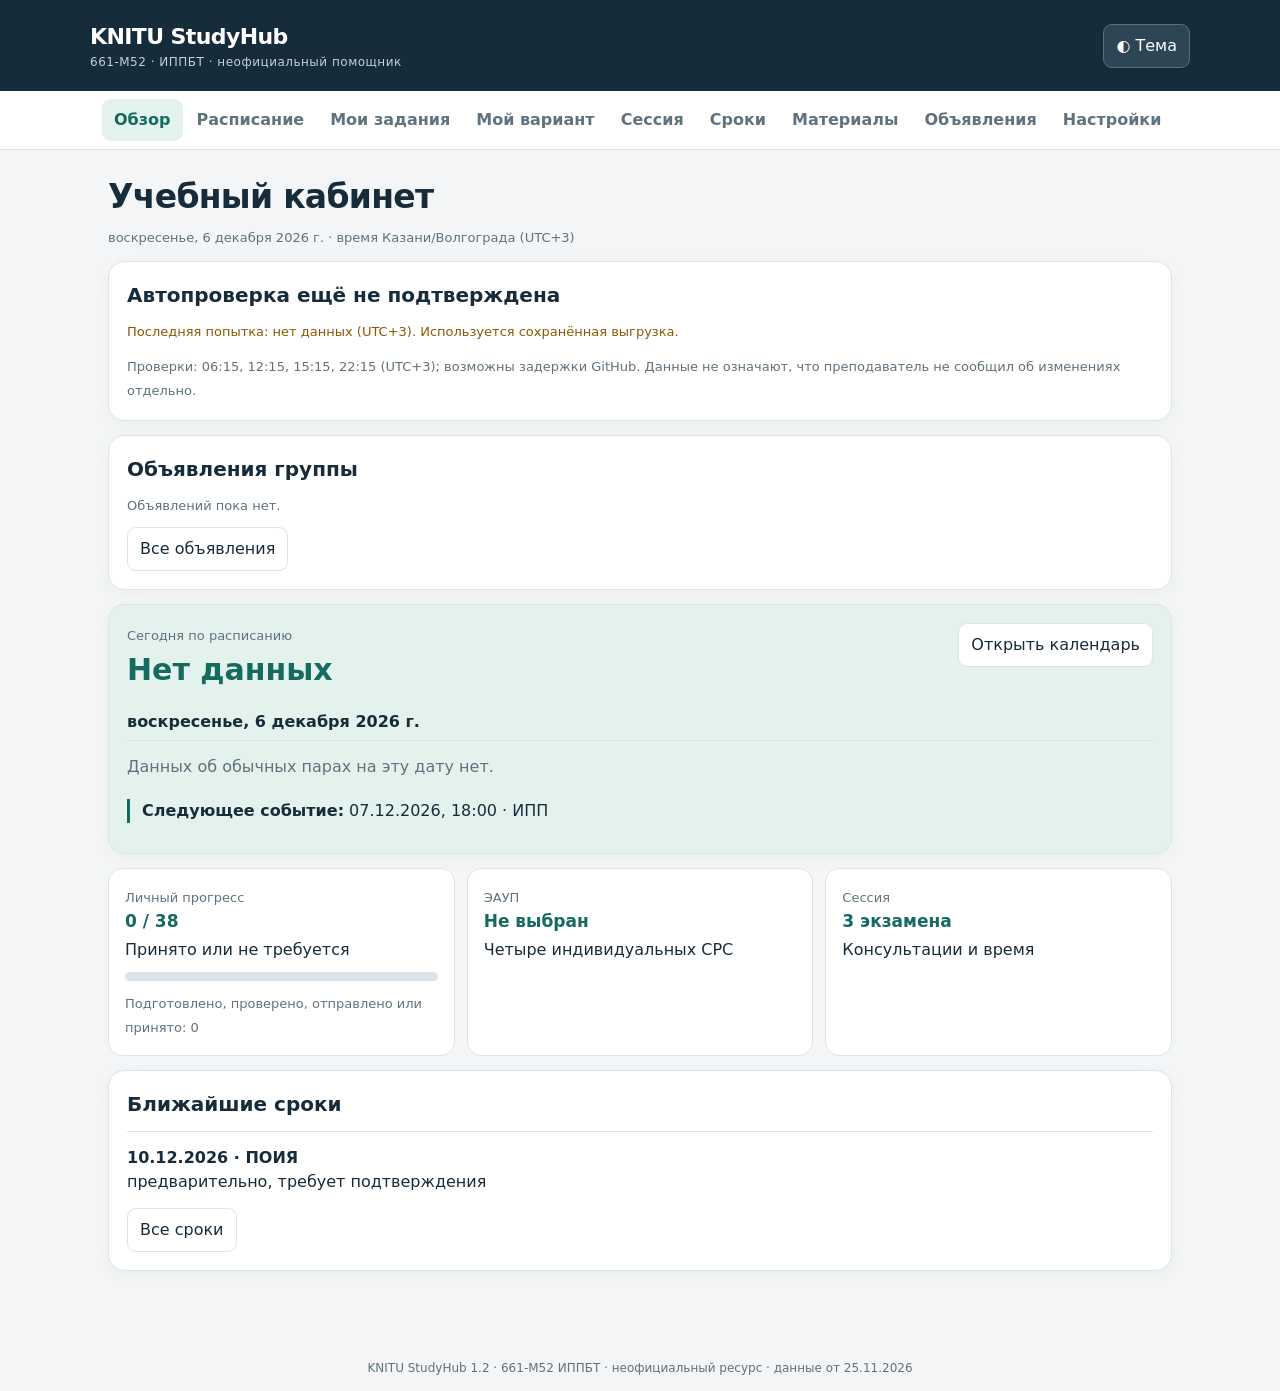
==== commit f991b790: "Release 1.2 - admin editor and calendar" ====
--- a/index.html
+++ b/index.html
@@ -11,7 +11,7 @@
 const dayNow=()=>new Intl.DateTimeFormat('sv-SE',{timeZone:'Europe/Volgograd',year:'numeric',month:'2-digit',day:'2-digit'}).format(new Date());let selected=dayNow();
 const subject=s=>Object.keys(data.subjects).find(k=>data.subjects[k]===s)||s;const fmt=d=>d.split('-').reverse().join('.');const longDate=d=>new Intl.DateTimeFormat('ru-RU',{weekday:'long',day:'numeric',month:'long',year:'numeric',timeZone:'UTC'}).format(new Date(d+'T12:00:00Z'));const addDays=(d,n)=>{let x=new Date(d+'T12:00:00Z');x.setUTCDate(x.getUTCDate()+n);return x.toISOString().slice(0,10)};const monday=d=>addDays(d,-((new Date(d+'T12:00:00Z').getUTCDay()+6)%7));
 const esc=s=>String(s??'').replace(/[&<>"']/g,c=>({'&':'&amp;','<':'&lt;','>':'&gt;','"':'&quot;',"'":'&#39;'}[c]));const E=esc;const statuses=['Не начато','В работе','Подготовлено','Проверено','Отправлено','Принято','Требует доработки','Не требуется','Требует уточнения'];const get=t=>statuses.includes(progress[t.id])?progress[t.id]:'Не начато';const variant=()=>digit===''?null:(Number(digit)||10);const topic=t=>/^E0[1-4]$/.test(t.id)&&variant()?data.variants[Number(t.id[2])-1][variant()-1]:'';const entries=()=>data.schedule.entries.slice().sort((a,b)=>a.Date.localeCompare(b.Date)||a.Start.localeCompare(b.Start));const onDate=d=>entries().filter(x=>x.Date===d);const covered=d=>data.schedule.coverage.some(c=>c.Kind==='week'&&['online','fallback'].includes(c.Status)&&c.Date<=d&&d<=c.Through);const examCovered=d=>data.schedule.coverage.some(c=>c.Kind==='exams'&&['online','fallback'].includes(c.Status)&&c.Date<=d&&d<=c.Through);const checkedCount=()=>data.tasks.filter(t=>['Принято','Не требуется'].includes(get(t))).length;const readyCount=()=>data.tasks.filter(t=>['Подготовлено','Проверено','Отправлено','Принято'].includes(get(t))).length;
-const tabs=[['home','Обзор'],['schedule','Расписание'],['tasks','Мои задания'],['variants','Мой вариант'],['exams','Сессия'],['deadlines','Сроки'],['materials','Материалы'],['settings','Настройки']];
+const tabs=[['home','Обзор'],['schedule','Расписание'],['tasks','Мои задания'],['variants','Мой вариант'],['exams','Сессия'],['deadlines','Сроки'],['materials','Материалы'],['news','Объявления'],['settings','Настройки']];
 function sourceLink(url,label='Официальное расписание'){return /^https:\/\/www\.kstu\.ru\//.test(url||'')?`<a href="${E(url)}" target="_blank" rel="noopener noreferrer">${E(label)}</a>`:''}
 function lesson(x){return `<div class="entry lesson"><div><div class="time">${E(x.Start)}-${E(x.End)}</div><small>${x.Pair?E(x.Pair)+'-я пара':E(x.Type)}</small></div><div><h3>${E(x.Subject)}</h3><span class="tag">${E(({ЛЕКЦ:'Лекция',ПЗ:'Практика',ЛР:'Лабораторная'})[x.Type]||x.Type)}</span><p>${E(x.Teacher)} · ${E(x.Room)}</p>${x.Subgroup?`<div class="warning">${E(x.Subgroup)} - половина группы; уточните принадлежность к подгруппе.</div>`:''}<small>${sourceLink(x.Source,'Источник КНИТУ')}</small></div></div>`}
 function day(d){const list=onDate(d);let missing=covered(d)?'Обычные пары не указаны в выгрузке.': 'Данных об обычных парах на эту дату нет.';if(examCovered(d)&&!list.some(x=>x.Category==='exam'))missing+=' Экзамены и консультации на эту дату не указаны.';return `<h3 class="dayhead">${E(longDate(d))}</h3>${list.length?list.map(lesson).join(''):`<div class="empty">${E(missing)}</div>`}`}
@@ -20,20 +20,27 @@
 function header(title,desc){return `<h1>${E(title)}</h1><p class="muted">${E(desc)}</p>`}
 function syncPanel(){const s=data.sync||{};const age=s.checked_at?(Date.now()-Date.parse(s.checked_at))/3600000:Infinity;const good=s.status==='ok'&&age>=-0.1&&age<12&&navigator.onLine!==false;const title=good?'Расписание проверено':s.status==='ended'?'Семестр завершён':s.status==='failed'?'Проверка КНИТУ не удалась':s.status==='ok'?'Данные проверки могли устареть':'Автопроверка ещё не подтверждена';const stamp=s.checked_at?new Intl.DateTimeFormat('ru-RU',{timeZone:'Europe/Moscow',dateStyle:'short',timeStyle:'short'}).format(new Date(s.checked_at)):'нет данных';return `<div class="panel"><h2>${E(title)}</h2><p class="${good?'muted':'warning'}">Последняя попытка: ${E(stamp)} (UTC+3). ${E(s.message||'Используется сохранённая выгрузка.')}</p><small>Проверки: 06:15, 12:15, 15:15, 22:15 (UTC+3); возможны задержки GitHub. Данные не означают, что преподаватель не сообщил об изменениях отдельно.</small></div>`}
 function changeJournal(){const j=data.schedule_changes||[];const describe=x=>x?`${fmt(x.Date)} · ${x.Start}-${x.End} · ${x.Subject} · ${x.Type} · ${x.Teacher} · ${x.Room}${x.Subgroup?' · '+x.Subgroup:''}`:'';return `<div class="panel"><h2>Журнал изменений расписания</h2>${j.length?j.slice(0,30).map(c=>`<div class="entry"><small>${E(c.at.slice(0,16).replace('T',' '))} (UTC+3)</small><h3>${E(({added:'Добавлено',removed:'Удалено из официального расписания',changed:'Изменено'})[c.kind]||c.kind)}</h3>${c.before?`<p class="muted">Было: ${E(describe(c.before))}</p>`:''}${c.after?`<p>Стало: ${E(describe(c.after))}</p>`:''}</div>`).join(''):'<p class="muted">Изменения после начала автоматического контроля пока не зарегистрированы.</p>'}<small>Перенос может отображаться как удаление старого события и добавление нового. Сохраняются последние 100 записей; отображаются 30.</small></div>`}
-function home(){const today=dayNow(),list=onDate(today),next=entries().find(x=>x.Date>today);let remain=data.deadlines.filter(d=>d.date>=today&&d.task_ids.some(id=>!['Принято','Не требуется'].includes(progress[id])));return header('Учебный кабинет',longDate(today)+' · время Казани/Волгограда (UTC+3)')+syncPanel()+`<div class="panel hero"><div class="row"><div><small>Сегодня по расписанию</small><div class="kpi">${list.length?list.length+' событий':covered(today)?'Пар не указано':'Нет данных'}</div></div><button data-tab="schedule">Открыть календарь</button></div>${list.length?list.map(lesson).join(''):day(today)}${next?`<p class="notice"><strong>Следующее событие:</strong> ${E(fmt(next.Date))}, ${E(next.Start)} · ${E(subject(next.Subject))}</p>`:''}</div><div class="cols"><div class="tile" data-tab="tasks" tabindex="0" role="button"><small>Личный прогресс</small><strong class="kpi">${checkedCount()} / ${data.tasks.length}</strong>Принято или не требуется<div class="bar"><span style="width:${checkedCount()/data.tasks.length*100}%"></span></div><small>Подготовлено, проверено, отправлено или принято: ${readyCount()}</small></div><div class="tile" data-tab="variants" tabindex="0" role="button"><small>ЭАУП</small><strong class="kpi">${variant()?'Вариант '+variant():'Не выбран'}</strong>Четыре индивидуальных СРС</div><div class="tile" data-tab="exams" tabindex="0" role="button"><small>Сессия</small><strong class="kpi">${entries().filter(x=>x.Type==='Экзамен').length} экзамена</strong>Консультации и время</div></div><div class="panel"><h2>Ближайшие сроки</h2>${remain.length?remain.slice(0,3).map(d=>`<div class="entry"><strong>${E(fmt(d.date))} · ${E(subject(d.subject))}</strong><div>${E(d.status)}</div></div>`).join(''):'<p class="muted">Нет предстоящих сроков из сохранённого списка для незакрытых задач.</p>'}<button data-tab="deadlines">Все сроки</button></div>`}
-function schedule(){let body='';if(mode==='day')body=day(selected);if(mode==='week'){let start=monday(selected);body=Array.from({length:7},(_,i)=>day(addDays(start,i))).join('')}if(mode==='all'){const ds=[...new Set(entries().map(x=>x.Date))];body=ds.map(day).join('')||'<p>Нет событий.</p>'}return header('Расписание','Группа 661-М52 ИППБТ · все пары показаны отдельно')+syncPanel()+`<div class="panel"><div class="controls"><button data-shift="-1" aria-label="Назад">‹</button><input aria-label="Дата" id="date" type="date" value="${E(selected)}"><button data-shift="1" aria-label="Вперёд">›</button><button id="today">Сегодня</button><button id="tomorrow">Завтра</button><select id="mode" aria-label="Период">${[['day','День'],['week','Неделя'],['all','Все события']].map(([v,l])=>`<option value="${v}" ${mode===v?'selected':''}>${l}</option>`).join('')}</select></div><p class="muted">Выгрузка от ${E(fmt(data.schedule.created.slice(0,10)))}; охват ${E(fmt(data.schedule.start))} - ${E(fmt(data.schedule.end))}. Воскресенья не представлены в недельных страницах. Проверка изменений указана выше.</p>${body}</div>`+changeJournal()}
+function home(){const today=dayNow(),list=onDate(today),next=entries().find(x=>x.Date>today);let remain=data.deadlines.filter(d=>d.date>=today&&d.task_ids.some(id=>!['Принято','Не требуется'].includes(progress[id])));return header('Учебный кабинет',longDate(today)+' · время Казани/Волгограда (UTC+3)')+syncPanel()+announcementPanel(true)+`<div class="panel hero"><div class="row"><div><small>Сегодня по расписанию</small><div class="kpi">${list.length?list.length+' событий':covered(today)?'Пар не указано':'Нет данных'}</div></div><button data-tab="schedule">Открыть календарь</button></div>${list.length?list.map(lesson).join(''):day(today)}${next?`<p class="notice"><strong>Следующее событие:</strong> ${E(fmt(next.Date))}, ${E(next.Start)} · ${E(subject(next.Subject))}</p>`:''}</div><div class="cols"><div class="tile" data-tab="tasks" tabindex="0" role="button"><small>Личный прогресс</small><strong class="kpi">${checkedCount()} / ${data.tasks.length}</strong>Принято или не требуется<div class="bar"><span style="width:${checkedCount()/data.tasks.length*100}%"></span></div><small>Подготовлено, проверено, отправлено или принято: ${readyCount()}</small></div><div class="tile" data-tab="variants" tabindex="0" role="button"><small>ЭАУП</small><strong class="kpi">${variant()?'Вариант '+variant():'Не выбран'}</strong>Четыре индивидуальных СРС</div><div class="tile" data-tab="exams" tabindex="0" role="button"><small>Сессия</small><strong class="kpi">${entries().filter(x=>x.Type==='Экзамен').length} экзамена</strong>Консультации и время</div></div><div class="panel"><h2>Ближайшие сроки</h2>${remain.length?remain.slice(0,3).map(d=>`<div class="entry"><strong>${E(fmt(d.date))} · ${E(subject(d.subject))}</strong><div>${E(d.status)}</div></div>`).join(''):'<p class="muted">Нет предстоящих сроков из сохранённого списка для незакрытых задач.</p>'}<button data-tab="deadlines">Все сроки</button></div>`}
+function schedule(){let body='';if(mode==='day')body=day(selected);if(mode==='week'){let start=monday(selected);body=Array.from({length:7},(_,i)=>day(addDays(start,i))).join('')}if(mode==='all'){const ds=[...new Set(entries().map(x=>x.Date))];body=ds.map(day).join('')||'<p>Нет событий.</p>'}return header('Расписание','Группа 661-М52 ИППБТ · все пары показаны отдельно')+syncPanel()+`<div class="panel"><div class="controls"><button data-shift="-1" aria-label="Назад">‹</button><input aria-label="Дата" id="date" type="date" value="${E(selected)}"><button data-shift="1" aria-label="Вперёд">›</button><button id="today">Сегодня</button><button id="tomorrow">Завтра</button><button id="ics">Скачать календарь (.ics)</button><select id="mode" aria-label="Период">${[['day','День'],['week','Неделя'],['all','Все события']].map(([v,l])=>`<option value="${v}" ${mode===v?'selected':''}>${l}</option>`).join('')}</select></div><p class="muted">Выгрузка от ${E(fmt(data.schedule.created.slice(0,10)))}; охват ${E(fmt(data.schedule.start))} - ${E(fmt(data.schedule.end))}. Воскресенья не представлены в недельных страницах. Проверка изменений указана выше.</p>${body}</div>`+changeJournal()}
 function tasks(){const q=search.toLocaleLowerCase('ru');let arr=data.tasks.filter(t=>(filter==='all'||filter===t.subject)&&(statusFilter==='all'||(statusFilter==='open'?!['Принято','Не требуется'].includes(get(t)):statusFilter===get(t)))&&(!q||[t.title,t.description,t.subject,data.subjects[t.subject],topic(t)].join(' ').toLocaleLowerCase('ru').includes(q)));return header('Мои задания','Отметки личные: они не меняют общий список и не передаются другим студентам.')+`<div class="panel"><div class="row"><div><strong>Принято или не требуется: ${checkedCount()} из ${data.tasks.length}</strong><div class="bar"><span style="width:${checkedCount()/data.tasks.length*100}%"></span></div><small>Подготовка и отправка не означают принятие преподавателем.</small></div><button data-tab="variants">Мой вариант</button></div><div class="controls"><select aria-label="Дисциплина" id="subjectFilter"><option value="all">Все предметы</option>${Object.entries(data.subjects).map(([k,v])=>`<option value="${k}" ${filter===k?'selected':''}>${E(k)} - ${E(v)}</option>`).join('')}</select><select id="statusFilter" aria-label="Статус"><option value="all">Все статусы</option><option value="open" ${statusFilter==='open'?'selected':''}>Незакрытые</option>${statuses.map(s=>`<option ${statusFilter===s?'selected':''}>${E(s)}</option>`).join('')}</select><input type="search" id="search" placeholder="Поиск по заданиям" value="${E(search)}" aria-label="Поиск"></div><small>Найдено: ${arr.length}</small>${arr.map(task).join('')||'<p class="empty">Нет подходящих заданий.</p>'}</div>`}
 function variants(){return header('Мой вариант ЭАУП','Нужна только последняя цифра номера зачётки или студенческого билета.')+`<div class="panel"><label for="digit"><strong>Последняя цифра</strong></label><div class="controls"><select id="digit"><option value="">Не выбрана</option>${Array.from({length:10},(_,i)=>`<option value="${i}" ${String(digit)===String(i)?'selected':''}>${i}</option>`).join('')}</select>${variant()?`<span class="tag">Вариант №${variant()}</span>`:''}</div><p>Цифры 1-9 соответствуют вариантам 1-9; цифра 0 соответствует варианту 10. Номер целиком вводить не нужно.</p>${variant()?data.tasks.filter(t=>/^E0[1-4]$/.test(t.id)).map(task).join(''):'<p class="muted">Выберите цифру, чтобы увидеть четыре темы.</p>'}<p class="source">Источник: СРС-ЭАУП-маг-техн-2026.pdf, 4 задания × 10 вариантов. </p></div>`}
-function exams(){return header('Зачёты и экзамены','Сессия 11-24 января 2027 года · КНИТУ')+`<div class="panel"><h2>Экзаменационное расписание</h2>${entries().filter(x=>x.Category==='exam').map(x=>`<h3 class="dayhead">${E(longDate(x.Date))}</h3>${lesson(x)}`).join('')}</div><div class="panel"><h2>Зачёты</h2><p>По рабочему плану предусмотрены зачёты по ИПП, ПОПДБМ, ЭАУП и ПОИЯ. Точные даты в экзаменационной выгрузке не установлены.</p><p class="warning">10.12.2026 - предварительная дата зачёта по английскому (VK 19.10); не подтверждена официальным расписанием.</p></div>`}
-function deadlines(){return header('Сроки сдачи','Различаем подтверждённые даты экзаменов, сообщения группы и предварительные ориентиры.')+`<div class="panel">${data.deadlines.map(d=>`<div class="entry"><div class="row"><strong>${E(fmt(d.date))} · ${E(subject(d.subject))}</strong><span class="tag">${d.date<dayNow()?'Дата прошла':'Предстоящий срок'}</span></div><p>${E(d.subject)}</p><p class="warning">${E(d.status)}</p><small>${E(d.source)}</small></div>`).join('')}<p class="notice">«До 1 декабря» - рекомендуется завершить сдачу к 30 ноября, если преподаватель не уточнил иное.</p></div><div class="panel"><h2>Официальные даты сессии</h2>${entries().filter(x=>x.Category==='exam').map(x=>`<div class="entry"><strong>${E(fmt(x.Date))} · ${E(x.Type)}</strong><div>${E(x.Subject)} · ${E(x.Start)}-${E(x.End)}</div></div>`).join('')}</div>`}
+function exams(){return header('Зачёты и экзамены','Сессия 11-24 января 2027 года · КНИТУ')+`<div class="panel"><h2>Экзаменационное расписание</h2>${entries().filter(x=>x.Category==='exam').map(x=>`<h3 class="dayhead">${E(longDate(x.Date))}</h3>${lesson(x)}`).join('')}</div><div class="panel"><h2>Зачёты</h2><p>По рабочему плану предусмотрены зачёты по ИПП, ПОПДБМ, ЭАУП и ПОИЯ. Точные даты в экзаменационной выгрузке не установлены.</p><p class="warning">${E(data.deadlines.filter(d=>d.subject===data.subjects['ПОИЯ']).map(d=>fmt(d.date)+' - '+d.status).join('; ')||'Дата зачёта по иностранному языку не установлена.')}</p></div>`}
+function deadlines(){return header('Сроки сдачи','Различаем подтверждённые даты экзаменов, сообщения группы и предварительные ориентиры.')+`<div class="panel">${data.deadlines.map(d=>`<div class="entry"><div class="row"><strong>${E(fmt(d.date))} · ${E(subject(d.subject))}</strong><span class="tag">${d.date<dayNow()?'Дата прошла':'Предстоящий срок'}</span></div><p>${E(d.subject)}</p><p class="warning">${E(d.status)}</p><small>${E(d.source)}</small></div>`).join('')}<p class="notice">Формулировки «до даты» и предварительные сроки уточняйте у преподавателя.</p></div><div class="panel"><h2>Официальные даты сессии</h2>${entries().filter(x=>x.Category==='exam').map(x=>`<div class="entry"><strong>${E(fmt(x.Date))} · ${E(x.Type)}</strong><div>${E(x.Subject)} · ${E(x.Start)}-${E(x.End)}</div></div>`).join('')}</div>`}
 function materials(){return header('Учебные материалы','Каталог известных источников. Закрытые учебные вложения и переписка группы не опубликованы.')+`<div class="panel"><h2>Официальные ресурсы</h2><div class="entry"><a href="https://www.kstu.ru/www_Ggrid.jsp?f=297&g=47638" target="_blank" rel="noopener">Расписание группы КНИТУ</a></div><div class="entry"><a href="https://www.kstu.ru/www_GEgrid.jsp?f=297&g=47638&idk=55952&d=2027-01-11" target="_blank" rel="noopener">Расписание экзаменов</a></div><div class="entry"><a href="https://moodle.kstu.ru/" target="_blank" rel="noopener">Moodle КНИТУ</a></div></div><div class="panel"><h2>Что искать в учебных материалах</h2>${[['ИПП','Задание 1, задание 2, диагностика, шаблон программы повышения квалификации'],['МИПП','Темы доклада, вопросы к экзамену, билеты, лекция Л-1'],['ЭАУП','СРС-ЭАУП-маг-техн-2026.pdf'],['ТХБП','Водоподготовка, Вопросы по воде'],['Общие','Требования к оформлению реферата, рабочий учебный план, календарный график']].map(([a,b])=>`<div class="entry"><strong>${a}</strong><div>${E(b)}</div></div>`).join('')}<p class="muted">Перечень - ориентир, а не ссылка на непроверенные или закрытые файлы.</p></div>`}
-function settings(){return header('Настройки','Прогресс хранится только в текущем браузере и не синхронизируется автоматически.')+`<div class="panel"><h2>Личные данные</h2><p>Полный номер зачётки, ФИО и пароли не запрашиваются. Сохраняется только последняя цифра и отметки заданий.</p><div class="controls"><button id="export">Скачать мои отметки</button><button id="import">Импорт отметок</button><input type="file" id="importFile" accept="application/json,.json" hidden><button id="reset">Сбросить личные отметки</button></div><div id="msg" role="status"></div></div><div class="panel"><h2>Обновление общей базы</h2><p>Версия ${E(data.version)} · требования актуализированы ${E(fmt(data.updated))}; расписание от ${E(fmt(data.schedule.created.slice(0,10)))}.</p><p>${location.protocol==='file:'?'Открыта автономная копия. Для обновления получите новую версию файла или откройте размещённый сайт.':'На опубликованном сайте данные загружаются из data.json. Для обновления перезагрузите страницу; при отсутствии сети используется сохранённая база.'}</p><button id="reload">Перезагрузить страницу</button><p class="muted">Сайт не связан с Moodle и не получает оценки или личные задолженности из КНИТУ. Статусы вводит сам студент. Сведения из чатов могут требовать уточнения.</p></div>`}
-const pages={home,schedule,tasks,variants,exams,deadlines,materials,settings};function render(){document.getElementById('nav').innerHTML=tabs.map(([k,l])=>`<button data-tab="${k}" class="${tab===k?'active':''}" ${tab===k?'aria-current="page"':''}>${l}</button>`).join('');document.getElementById('main').innerHTML=(!storageOK?'<p class="warning">Браузер не разрешает сохранение отметок. Используйте экспорт или откройте сайт в обычном браузере.</p>':'')+pages[tab]();document.getElementById('foot').textContent='KNITU StudyHub 1.1 · 661-М52 ИППБТ · неофициальный ресурс · данные от '+fmt(data.updated);document.documentElement.dataset.theme=theme;}
+function settings(){return header('Настройки','Прогресс хранится только в текущем браузере и не синхронизируется автоматически.')+`<div class="panel"><h2>Личные данные</h2><p>Полный номер зачётки, ФИО и пароли не запрашиваются. Сохраняется только последняя цифра и отметки заданий.</p><div class="controls"><button id="export">Скачать мои отметки</button><button id="import">Импорт отметок</button><input type="file" id="importFile" accept="application/json,.json" hidden><button id="reset">Сбросить личные отметки</button></div><div id="msg" role="status"></div></div><div class="panel"><h2>Обновление общей базы</h2><p>Версия 1.2 · требования актуализированы ${E(fmt(data.updated))}; расписание от ${E(fmt(data.schedule.created.slice(0,10)))}.</p><p>${location.protocol==='file:'?'Открыта автономная копия. Для обновления получите новую версию файла или откройте размещённый сайт.':'На опубликованном сайте данные загружаются из data.json. Проверка при открытии и возврате в приложение; при отсутствии сети используется сохранённая база.'}</p><button id="reload">Обновить данные</button><button id="shareApp">Поделиться приложением</button><div id="refreshMsg" role="status" class="muted"></div><p><a href="./admin.html" target="_blank" rel="noopener">Редактор общих заданий и объявлений</a> (публикация только через GitHub)</p><p><a href="https://github.com/JohnDilingerDev/knitu-studyhub/issues/new" target="_blank" rel="noopener">Сообщить об ошибке</a> - не указывайте личные данные в публичной заявке.</p><p class="muted">Сайт не связан с Moodle и не получает оценки или личные задолженности из КНИТУ. Статусы вводит сам студент. Сведения из чатов могут требовать уточнения.</p></div>`}
+const pages={home,schedule,tasks,variants,exams,deadlines,materials,news,settings};function render(){document.getElementById('nav').innerHTML=tabs.map(([k,l])=>`<button data-tab="${k}" class="${tab===k?'active':''}" ${tab===k?'aria-current="page"':''}>${l}</button>`).join('');document.getElementById('main').innerHTML=(!storageOK?'<p class="warning">Браузер не разрешает сохранение отметок. Используйте экспорт или откройте сайт в обычном браузере.</p>':'')+pages[tab]();document.getElementById('foot').textContent='KNITU StudyHub 1.2 · 661-М52 ИППБТ · неофициальный ресурс · данные от '+fmt(data.updated);document.documentElement.dataset.theme=theme;}
 function go(t){if(pages[t]){tab=t;render();window.scrollTo({top:0,behavior:'auto'})}}
 function saveFile(obj){const url=URL.createObjectURL(new Blob([JSON.stringify(obj,null,2)],{type:'application/json'}));const a=document.createElement('a');a.href=url;a.download='studyhub-progress.json';a.click();setTimeout(()=>URL.revokeObjectURL(url),500)}
-document.addEventListener('click',e=>{const el=e.target.closest('[data-tab],button');if(!el)return;if(el.dataset.tab)return go(el.dataset.tab);if(el.dataset.shift){selected=addDays(selected,Number(el.dataset.shift)*(mode==='week'?7:1));if(mode==='all')mode='day';render();return}switch(el.id){case'theme':theme=theme==='dark'?'light':theme==='light'?'auto':'dark';write('theme',theme);render();break;case'today':selected=dayNow();mode='day';render();break;case'tomorrow':selected=addDays(dayNow(),1);mode='day';render();break;case'export':saveFile({group:'661-М52',version:1,digit,progress});break;case'import':document.getElementById('importFile').click();break;case'reset':if(confirm('Удалить все личные отметки и выбранную цифру?')){progress={};digit='';write('progress',progress);write('digit',digit);render()}break;case'reload':location.reload();break}});document.addEventListener('keydown',e=>{if((e.key==='Enter'||e.key===' ')&&e.target.matches('.tile[data-tab]')){e.preventDefault();go(e.target.dataset.tab)}});
+document.addEventListener('click',e=>{const el=e.target.closest('[data-tab],button');if(!el)return;if(el.dataset.tab)return go(el.dataset.tab);if(el.dataset.shift){selected=addDays(selected,Number(el.dataset.shift)*(mode==='week'?7:1));if(mode==='all')mode='day';render();return}switch(el.id){case'theme':theme=theme==='dark'?'light':theme==='light'?'auto':'dark';write('theme',theme);render();break;case'today':selected=dayNow();mode='day';render();break;case'tomorrow':selected=addDays(dayNow(),1);mode='day';render();break;case'export':saveFile({group:'661-М52',version:1,digit,progress});break;case'import':document.getElementById('importFile').click();break;case'reset':if(confirm('Удалить все личные отметки и выбранную цифру?')){progress={};digit='';write('progress',progress);write('digit',digit);render()}break;case'reload':refreshData(true);break;case'ics':exportCalendar();break;case'shareApp':shareApp();break}});document.addEventListener('keydown',e=>{if((e.key==='Enter'||e.key===' ')&&e.target.matches('.tile[data-tab]')){e.preventDefault();go(e.target.dataset.tab)}});
 document.addEventListener('change',async e=>{const el=e.target;if(el.dataset.task){if(statuses.includes(el.value)){progress[el.dataset.task]=el.value;write('progress',progress);render()}return}switch(el.id){case'date':if(el.value){selected=el.value;render()}break;case'mode':mode=el.value;render();break;case'subjectFilter':filter=el.value;render();break;case'statusFilter':statusFilter=el.value;render();break;case'digit':digit=el.value;write('digit',digit);render();break;case'importFile':try{const file=el.files[0];if(!file)return;const obj=JSON.parse(await file.text());if(obj.group!=='661-М52'||obj.version!==1||!obj.progress||typeof obj.progress!=='object'||Array.isArray(obj.progress))throw Error('Неверный формат');if(!confirm('Заменить текущие отметки импортированными?'))return;progress=Object.fromEntries(data.tasks.filter(t=>statuses.includes(obj.progress[t.id])).map(t=>[t.id,obj.progress[t.id]]));digit=/^[0-9]$/.test(String(obj.digit))?String(obj.digit):'';write('progress',progress);write('digit',digit);render();document.getElementById('msg').textContent='Отметки импортированы.'}catch(err){document.getElementById('msg').textContent='Не удалось импортировать: проверьте файл.'}break}});
 document.addEventListener('input',e=>{if(e.target.id==='search'){search=e.target.value;const pos=e.target.selectionStart;render();const box=document.getElementById('search');box.focus();box.setSelectionRange(pos,pos)}});
+function announcementPanel(short=false){const a=(data.announcements||[]).slice().sort((x,y)=>y.date.localeCompare(x.date));return `<div class="panel"><h2>Объявления группы</h2>${(short?a.slice(0,2):a).map(x=>`<div class="entry"><small>${E(fmt(x.date))} · ${E(x.source)}</small><h3>${E(x.title)}</h3><p style="white-space:pre-wrap">${E(x.body)}</p></div>`).join('')||'<p class="muted">Объявлений пока нет.</p>'}${short?'<button data-tab="news">Все объявления</button>':''}</div>`}
+function news(){return header('Объявления и обновления','Сообщения администратора группы. Не заменяют официальные указания преподавателей.')+announcementPanel()+`<div class="panel"><h2>История учебных требований</h2>${(data.content_changes||[]).slice(0,50).map(x=>`<div class="entry"><small>${E(fmt(x.date))}</small><p>${E(x.note)}</p></div>`).join('')||'<p class="muted">Изменений пока не зарегистрировано.</p>'}</div>`}
+function downloadText(name,body,type){const url=URL.createObjectURL(new Blob([body],{type}));const a=document.createElement('a');a.href=url;a.download=name;a.click();setTimeout(()=>URL.revokeObjectURL(url),2000)}
+function exportCalendar(){const enc=new TextEncoder();const escI=s=>String(s??'').replace(/\\/g,'\\\\').replace(/\r?\n/g,'\\n').replace(/;/g,'\\;').replace(/,/g,'\\,');const stamp=d=>d.toISOString().replace(/[-:]|\.\d{3}/g,'');const utc=(d,t)=>stamp(new Date(d+'T'+t+':00+03:00'));const fold=s=>{let out='',line='',n=0;for(const c of s){const b=enc.encode(c).length;if(n+b>75){out+=line+'\r\n';line=' ';n=1}line+=c;n+=b}return out+line};let all=entries();let selectedEntries=mode==='day'?all.filter(x=>x.Date===selected):mode==='week'?all.filter(x=>x.Date>=monday(selected)&&x.Date<=addDays(monday(selected),6)):all;if(!selectedEntries.length){alert('В выбранном периоде нет событий. Выберите другой период или «Все события».');return}if(!confirm('Экспортировать '+selectedEntries.length+' событий выбранного периода? События 0.5 гр включены с предупреждением. Повторный импорт может создавать дубли.'))return;let rows=['BEGIN:VCALENDAR','VERSION:2.0','PRODID:-//KNITU StudyHub//661-M52//RU','CALSCALE:GREGORIAN','METHOD:PUBLISH'];for(const x of selectedEntries){let uid=[x.Date,x.Start,x.Pair,x.Category,x.Subject,x.Teacher,x.Room].join('|');let hash=2166136261;for(const c of uid){hash=Math.imul(hash^c.codePointAt(0),16777619)>>>0}rows.push('BEGIN:VEVENT','UID:661m52-'+x.Date+'-'+x.Start.replace(':','')+'-'+hash.toString(16)+'@studyhub','DTSTAMP:'+stamp(new Date()),'DTSTART:'+utc(x.Date,x.Start),'DTEND:'+utc(x.Date,x.End),'SUMMARY:'+escI(x.Subject+' ('+x.Type+')'+(x.Subgroup?' [уточнить подгруппу]':'')),'LOCATION:'+escI(x.Room),'DESCRIPTION:'+escI(x.Teacher+(x.Subgroup?'\n'+x.Subgroup+' - уточнить подгруппу':'')+'\nИсточник: '+x.Source),'END:VEVENT')}rows.push('END:VCALENDAR');downloadText('StudyHub_661-M52.ics',rows.map(fold).join('\r\n')+'\r\n','text/calendar;charset=utf-8')}
+async function shareApp(){const url='https://johndilingerdev.github.io/knitu-studyhub/';try{if(navigator.share){await navigator.share({title:'KNITU StudyHub',url});return}if(navigator.clipboard){await navigator.clipboard.writeText(url);alert('Ссылка скопирована');return}}catch(e){if(e.name==='AbortError')return}prompt('Скопируйте ссылку',url)}
+let fetching=false,lastFetch=0;async function refreshData(force=false){if(fetching||!/^https?:$/.test(location.protocol))return;if(!force&&Date.now()-lastFetch<30000)return;fetching=true;lastFetch=Date.now();try{const r=await fetch('./data.json?refresh='+Date.now(),{cache:'no-store'});if(!r.ok)throw Error('HTTP '+r.status);const d=await r.json();if(!valid(d))throw Error('invalid data');data=d;render();const m=document.getElementById('refreshMsg');if(m)m.textContent=d.sync?.checked_at?'База получена; проверка КНИТУ: '+d.sync.checked_at.slice(0,16).replace('T',' '):'Получена база без результата автопроверки.'}catch(e){const m=document.getElementById('refreshMsg');if(m)m.textContent='Не удалось обновить. Сохранены предыдущие данные.'}finally{fetching=false}}
+
 function valid(d){return d&&d.schedule&&d.schedule.group==='661-М52 ИППБТ'&&Array.isArray(d.schedule.entries)&&Array.isArray(d.schedule.coverage)&&Array.isArray(d.tasks)&&Array.isArray(d.variants)&&d.variants.length===4&&d.variants.every(v=>v.length===10)&&Array.isArray(d.deadlines)&&d.subjects&&d.updated}
-render();if(location.protocol==='https:'||location.protocol==='http:'){fetch('data.json',{cache:'no-store'}).then(r=>{if(!r.ok)throw Error();return r.json()}).then(d=>{if(valid(d)){data=d;render()}}).catch(()=>{});if('serviceWorker'in navigator)navigator.serviceWorker.register('./sw.js').catch(()=>{})}
+render();if(/^https?:$/.test(location.protocol)){refreshData(true);document.addEventListener('visibilitychange',()=>{if(!document.hidden)refreshData()});window.addEventListener('online',()=>refreshData(true));if('serviceWorker'in navigator){navigator.serviceWorker.register('./sw.js',{updateViaCache:'none'}).then(reg=>reg.update()).catch(()=>{});navigator.serviceWorker.addEventListener('controllerchange',()=>refreshData(true))}}
 </script></body></html>
